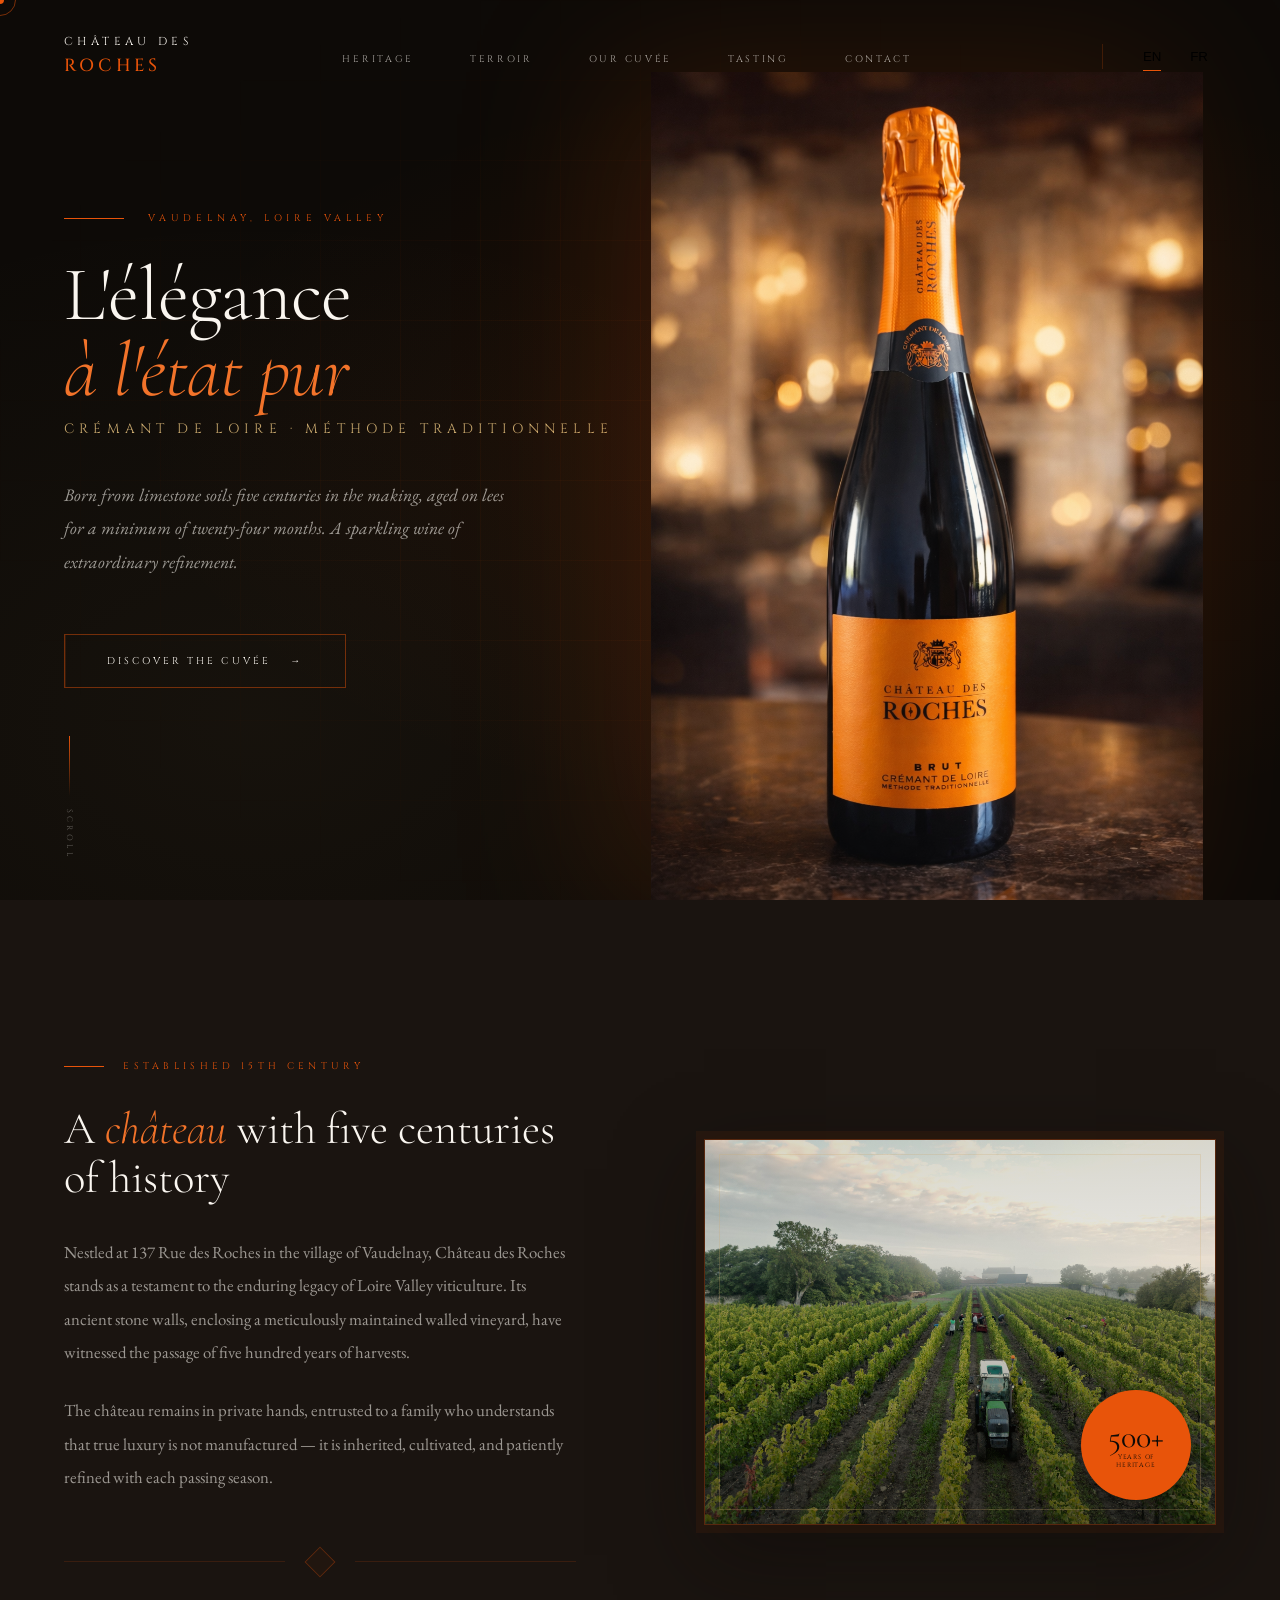
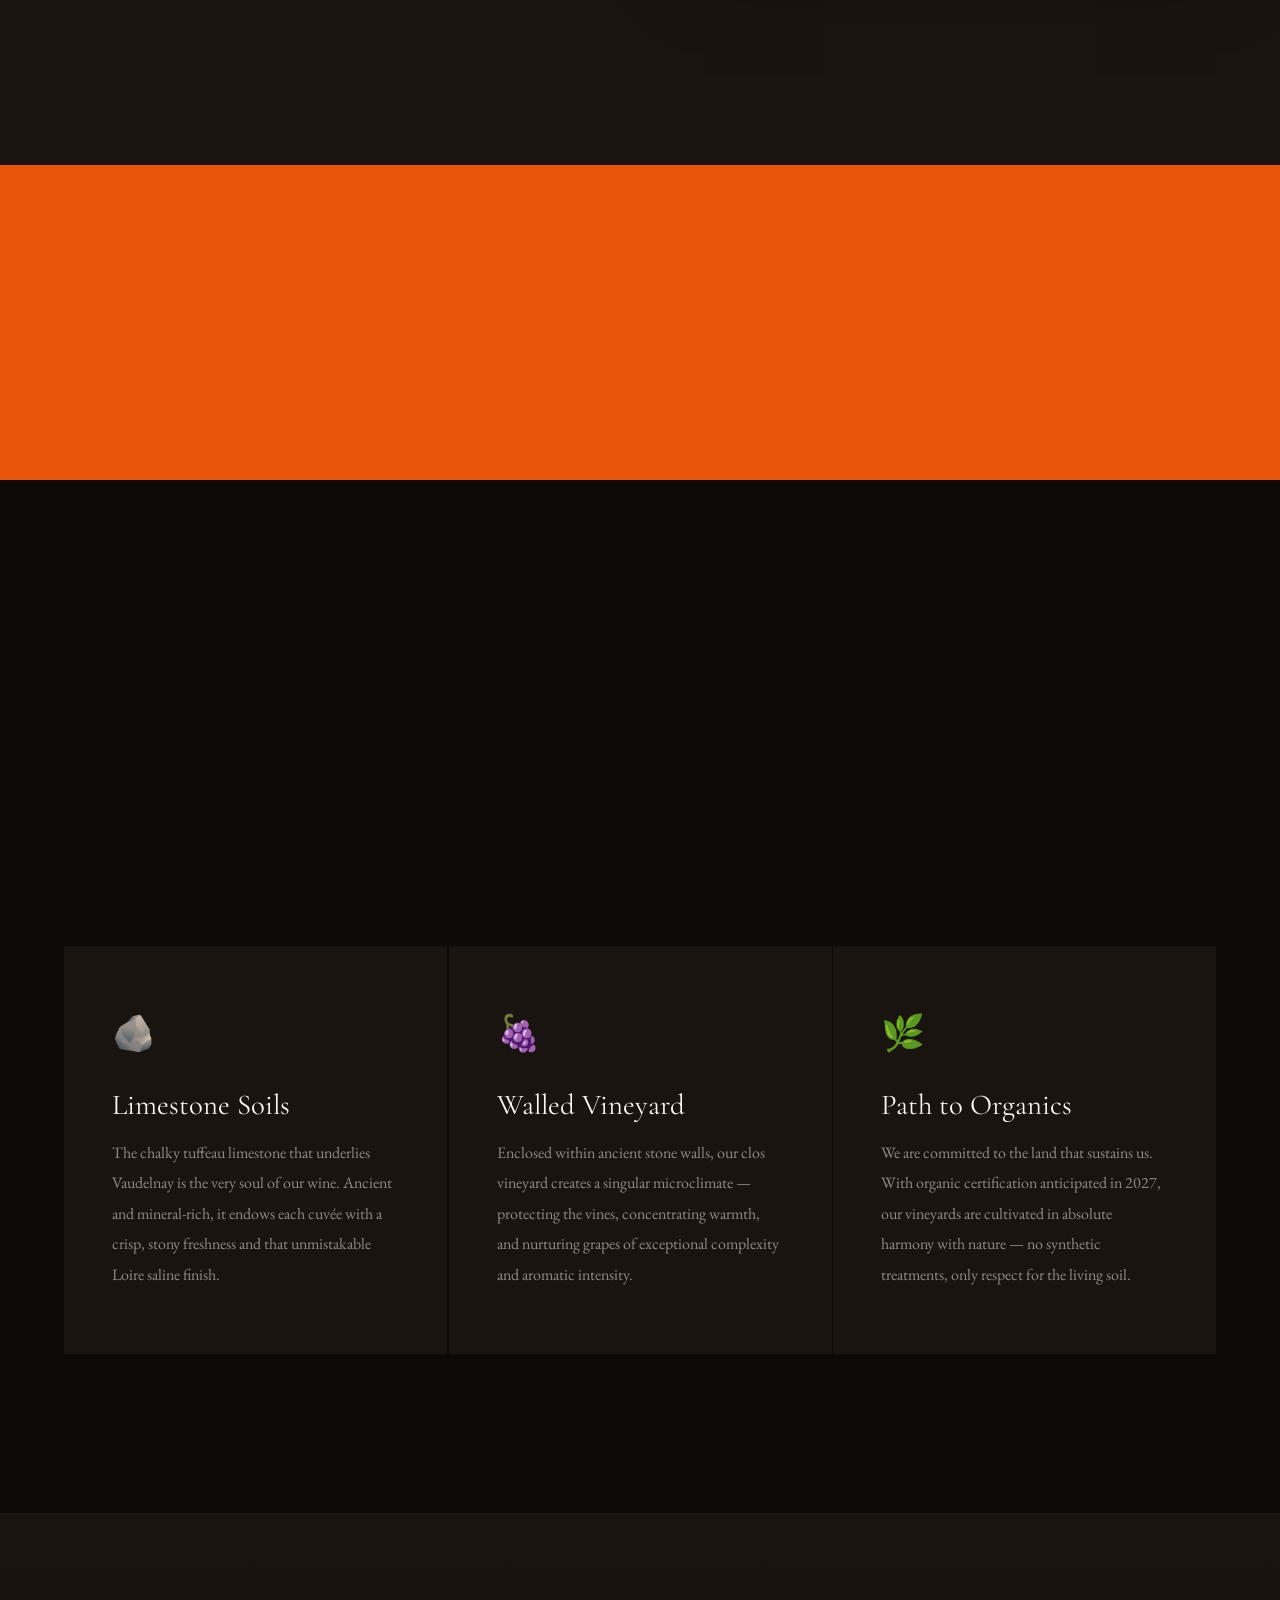
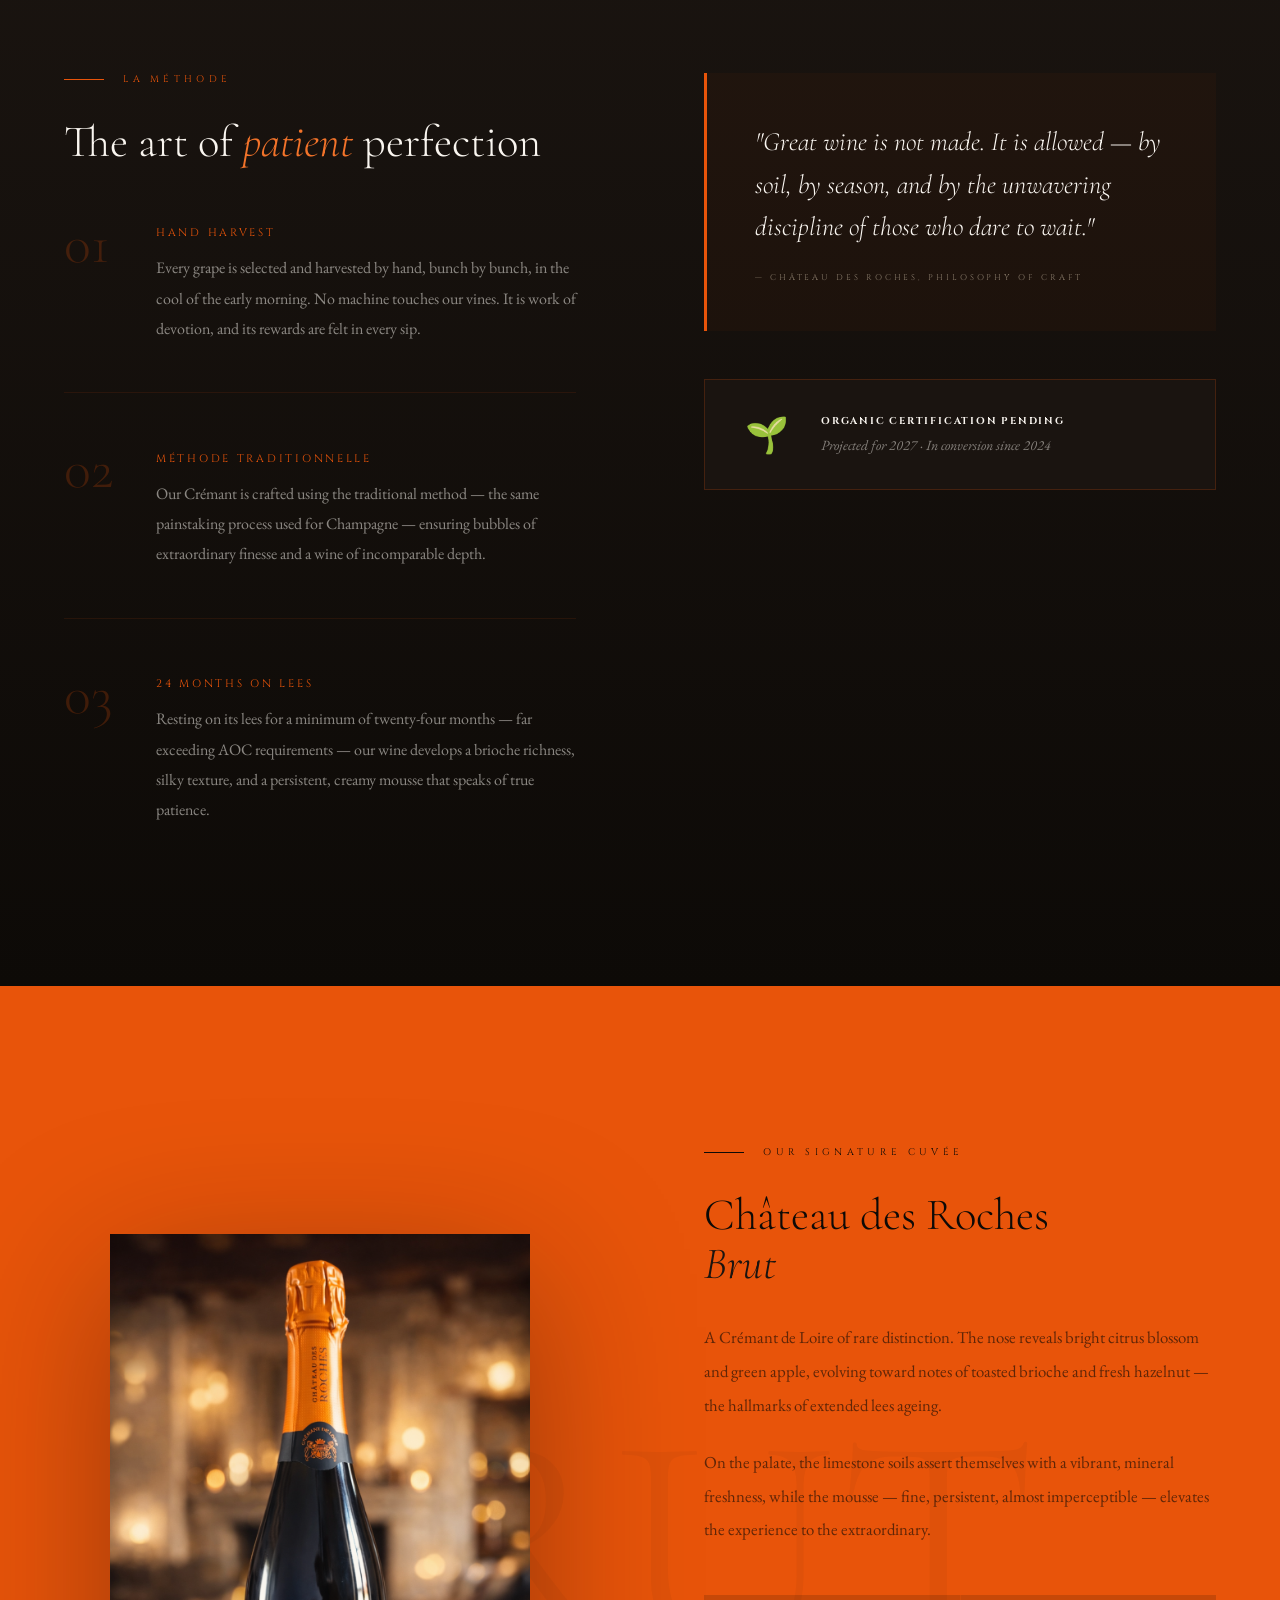
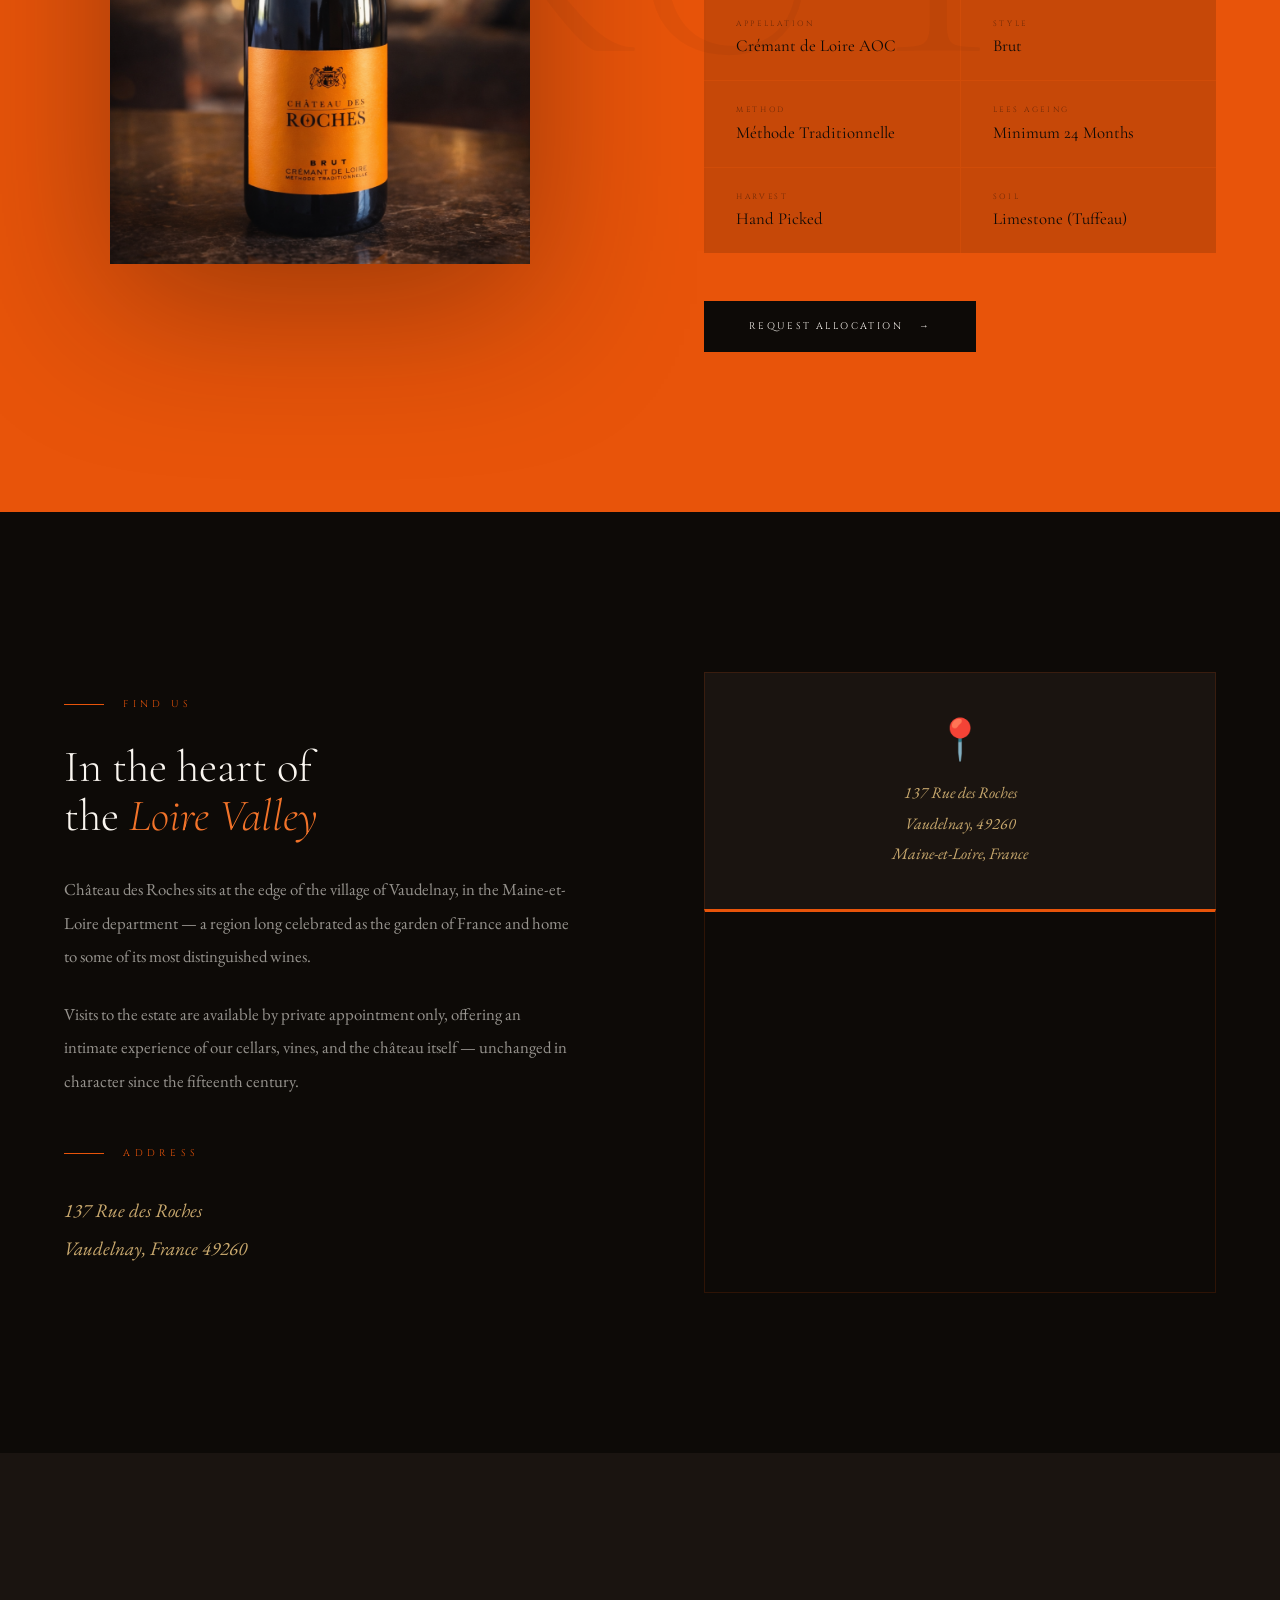
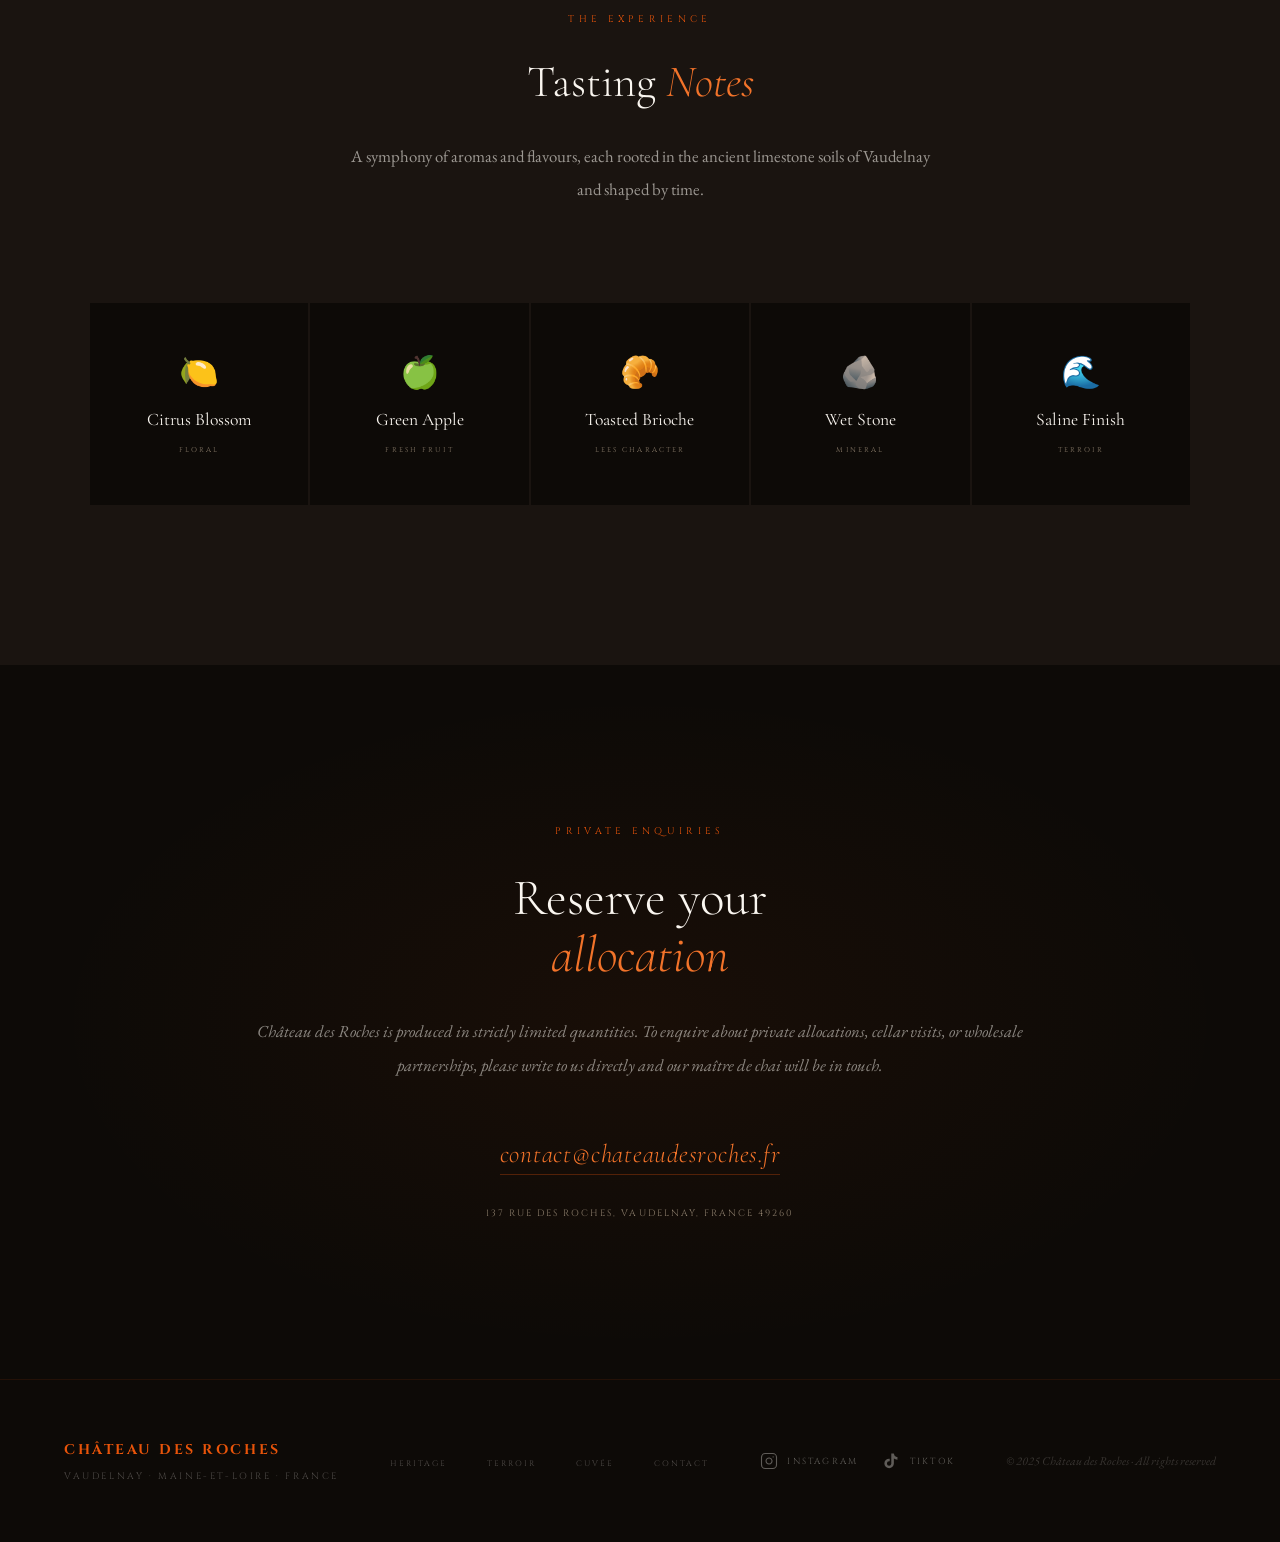
==== index.html @ f988174f "Language switcher: remove flags, text-only EN / FR" ====
<!DOCTYPE html>
<html lang="en">
<head>
  <meta charset="UTF-8">
  <meta name="viewport" content="width=device-width, initial-scale=1.0">
  <meta name="description" content="Château des Roches — Crémant de Loire. A 15th-century privately owned estate producing exquisite Brut Crémant de Loire by méthode traditionnelle from limestone soils in Vaudelnay, France.">
  <meta name="keywords" content="Crémant de Loire, Château des Roches, Vaudelnay, sparkling wine, méthode traditionnelle, Loire Valley">
  <meta property="og:title" content="Château des Roches — Crémant de Loire">
  <meta property="og:description" content="Born from limestone soils five centuries in the making, aged on lees for a minimum of twenty-four months.">
  <meta property="og:image" content="images/Chateau_des_Roches_Bottle.PNG">
  <title>Château des Roches — Crémant de Loire</title>
  <link rel="stylesheet" href="css/style.css">
  <link rel="stylesheet" href="css/animations.css">
  <link rel="preconnect" href="https://fonts.googleapis.com">
  <link href="https://fonts.googleapis.com/css2?family=Cormorant+Garamond:ital,wght@0,300;0,400;0,500;1,300;1,400&family=Cinzel:wght@300;400;500&family=EB+Garamond:ital,wght@0,400;0,500;1,400&display=swap" rel="stylesheet">
</head>
<body>

  <div class="cursor" id="cursor"></div>
  <div class="cursor-ring" id="cursorRing"></div>

  <!-- ═══════════════════════════════════════ NAVIGATION -->
  <nav id="nav">
    <a href="#" class="nav-logo">
      Château des
      <span>Roches</span>
    </a>
    <button class="nav-toggle" id="navToggle" aria-label="Toggle menu">
      <span></span><span></span><span></span>
    </button>
    <ul class="nav-links" id="navLinks">
      <li><a href="#heritage" data-en="Heritage" data-fr="Patrimoine">Heritage</a></li>
      <li><a href="#terroir" data-en="Terroir" data-fr="Terroir">Terroir</a></li>
      <li><a href="#cuvee" data-en="Our Cuvée" data-fr="Notre Cuvée">Our Cuvée</a></li>
      <li><a href="#tasting" data-en="Tasting" data-fr="Dégustation">Tasting</a></li>
      <li><a href="#contact" data-en="Contact" data-fr="Contact">Contact</a></li>
    </ul>
    <div class="lang-switcher">
      <button class="lang-btn active" id="langEN" aria-label="Switch to English">EN</button>
      <span class="lang-divider"></span>
      <button class="lang-btn" id="langFR" aria-label="Passer en français">FR</button>
    </div>
  </nav>

  <!-- ═══════════════════════════════════════ HERO -->
  <section class="hero" id="home">
    <div class="hero-bg"></div>
    <div class="hero-lines"></div>
    <div class="hero-content">
      <p class="hero-eyebrow" data-en="Vaudelnay, Loire Valley" data-fr="Vaudelnay, Vallée de la Loire">Vaudelnay, Loire Valley</p>
      <h1 class="hero-title">
        L'élégance<br>
        <em>à l'état pur</em>
      </h1>
      <p class="hero-subtitle" data-en="Crémant de Loire · Méthode Traditionnelle" data-fr="Crémant de Loire · Méthode Traditionnelle">Crémant de Loire · Méthode Traditionnelle</p>
      <p class="hero-desc" data-en="Born from limestone soils five centuries in the making, aged on lees for a minimum of twenty-four months. A sparkling wine of extraordinary refinement." data-fr="Né de sols calcaires façonnés en cinq siècles, élevé sur lies pendant vingt-quatre mois minimum. Un vin effervescent d'une raffinement extraordinaire.">
        Born from limestone soils five centuries in the making,
        aged on lees for a minimum of twenty-four months.
        A sparkling wine of extraordinary refinement.
      </p>
      <a href="#cuvee" class="hero-cta">
        <span data-en="Discover the Cuvée" data-fr="Découvrir la Cuvée">Discover the Cuvée</span>
        <span class="hero-cta-arrow">→</span>
      </a>
    </div>
    <div class="hero-bottle">
      <img src="images/Chateau_des_Roches_Bottle.PNG" alt="Château des Roches Brut Crémant de Loire">
    </div>
    <div class="scroll-indicator">
      <div class="scroll-line"></div>
      <span data-en="Scroll" data-fr="Défiler">Scroll</span>
    </div>
  </section>

  <!-- ═══════════════════════════════════════ HERITAGE -->
  <section class="heritage" id="heritage">
    <div class="heritage-grid">
      <div class="reveal">
        <p class="section-label" data-en="Established 15th Century" data-fr="Fondé au XVe Siècle">Established 15th Century</p>
        <h2 class="section-title" data-en="A <em>château</em> with five centuries of history" data-fr="Un <em>château</em> aux cinq siècles d'histoire">A <em>château</em> with five centuries of history</h2>
        <p class="section-body" data-en="Nestled at 137 Rue des Roches in the village of Vaudelnay, Château des Roches stands as a testament to the enduring legacy of Loire Valley viticulture. Its ancient stone walls, enclosing a meticulously maintained walled vineyard, have witnessed the passage of five hundred years of harvests." data-fr="Niché au 137 Rue des Roches dans le village de Vaudelnay, le Château des Roches témoigne de l'héritage durable de la viticulture ligérienne. Ses antiques murs de pierre, encerclant un vignoble clos méticuleusement entretenu, ont assisté au passage de cinq cents vendanges.">
          Nestled at 137 Rue des Roches in the village of Vaudelnay, Château des Roches
          stands as a testament to the enduring legacy of Loire Valley viticulture.
          Its ancient stone walls, enclosing a meticulously maintained walled vineyard,
          have witnessed the passage of five hundred years of harvests.
        </p>
        <p class="section-body" data-en="The château remains in private hands, entrusted to a family who understands that true luxury is not manufactured — it is inherited, cultivated, and patiently refined with each passing season." data-fr="Le château reste entre mains privées, confié à une famille qui comprend que le vrai luxe ne se fabrique pas — il s'hérite, se cultive et se perfectionne patiemment au fil des saisons.">
          The château remains in private hands, entrusted to a family who understands
          that true luxury is not manufactured — it is inherited, cultivated, and
          patiently refined with each passing season.
        </p>
        <div class="divider">
          <div class="divider-line"></div>
          <div class="divider-icon"></div>
          <div class="divider-line"></div>
        </div>
      </div>
      <div class="heritage-visual reveal reveal-delay-2">
        <div class="heritage-frame">
          <img src="images/Vendanges_Drone.JPG" alt="Harvest at Château des Roches — hand-picked vendanges at dawn" class="heritage-img">
          <div class="heritage-frame-overlay"></div>
          <div class="heritage-badge">
            <strong>500+</strong>
            <span data-en="Years of Heritage" data-fr="Ans d'Histoire">Years of<br>Heritage</span>
          </div>
        </div>
      </div>
    </div>
  </section>

  <!-- ═══════════════════════════════════════ STATS -->
  <div class="stats">
    <div class="stats-inner">
      <div class="stat-item reveal">
        <span class="stat-number">XV<sup>e</sup></span>
        <span class="stat-label" data-en="Century Founded" data-fr="Siècle de Fondation">Century Founded</span>
      </div>
      <div class="stat-item reveal reveal-delay-1">
        <span class="stat-number">24<sup>+</sup></span>
        <span class="stat-label" data-en="Months on Lees" data-fr="Mois sur Lies">Months on Lees</span>
      </div>
      <div class="stat-item reveal reveal-delay-2">
        <span class="stat-number">100%</span>
        <span class="stat-label" data-en="Hand Harvested" data-fr="Vendange Manuelle">Hand Harvested</span>
      </div>
      <div class="stat-item reveal reveal-delay-3">
        <span class="stat-number">2027</span>
        <span class="stat-label" data-en="Organic Certification" data-fr="Certification Bio">Organic Certification</span>
      </div>
    </div>
  </div>

  <!-- ═══════════════════════════════════════ TERROIR -->
  <section class="terroir" id="terroir">
    <div class="terroir-inner">
      <div class="terroir-header reveal">
        <p class="section-label section-label--center" data-en="The Land Speaks" data-fr="La Terre Parle">The Land Speaks</p>
        <h2 class="section-title" data-en="A <em>terroir</em> unlike any other" data-fr="Un <em>terroir</em> unique au monde">A <em>terroir</em> unlike any other</h2>
        <p class="section-body section-body--center" data-en="The chalky limestone soils of Vaudelnay, shaped over millennia, impart a distinctive mineral signature to every bottle — a whisper of the earth rendered in fine, persistent bubbles." data-fr="Les sols calcaires crayeux de Vaudelnay, façonnés sur des millénaires, confèrent à chaque bouteille une signature minérale distincte — un murmure de la terre exprimé en bulles fines et persistantes.">
          The chalky limestone soils of Vaudelnay, shaped over millennia,
          impart a distinctive mineral signature to every bottle — a whisper
          of the earth rendered in fine, persistent bubbles.
        </p>
      </div>
      <div class="terroir-cards">
        <div class="terroir-card reveal">
          <span class="terroir-icon">🪨</span>
          <h3 class="terroir-card-title" data-en="Limestone Soils" data-fr="Sols Calcaires">Limestone Soils</h3>
          <p class="terroir-card-body" data-en="The chalky tuffeau limestone that underlies Vaudelnay is the very soul of our wine. Ancient and mineral-rich, it endows each cuvée with a crisp, stony freshness and that unmistakable Loire saline finish." data-fr="Le tuffeau calcaire crayeux qui sous-tend Vaudelnay est l'âme même de notre vin. Ancien et riche en minéraux, il confère à chaque cuvée une fraîcheur croquante et pierreuse et cette finale saline inimitable de la Loire.">
            The chalky tuffeau limestone that underlies Vaudelnay is the very soul of our wine.
            Ancient and mineral-rich, it endows each cuvée with a crisp, stony freshness
            and that unmistakable Loire saline finish.
          </p>
        </div>
        <div class="terroir-card reveal reveal-delay-1">
          <span class="terroir-icon">🍇</span>
          <h3 class="terroir-card-title" data-en="Walled Vineyard" data-fr="Vignoble Clos">Walled Vineyard</h3>
          <p class="terroir-card-body" data-en="Enclosed within ancient stone walls, our clos vineyard creates a singular microclimate — protecting the vines, concentrating warmth, and nurturing grapes of exceptional complexity and aromatic intensity." data-fr="Enclosed dans d'antiques murs de pierre, notre vignoble clos crée un microclimat singulier — protégeant les vignes, concentrant la chaleur et favorisant des raisins d'une complexité et d'une intensité aromatique exceptionnelles.">
            Enclosed within ancient stone walls, our clos vineyard creates a singular
            microclimate — protecting the vines, concentrating warmth, and nurturing
            grapes of exceptional complexity and aromatic intensity.
          </p>
        </div>
        <div class="terroir-card reveal reveal-delay-2">
          <span class="terroir-icon">🌿</span>
          <h3 class="terroir-card-title" data-en="Path to Organics" data-fr="En Route vers le Bio">Path to Organics</h3>
          <p class="terroir-card-body" data-en="We are committed to the land that sustains us. With organic certification anticipated in 2027, our vineyards are cultivated in absolute harmony with nature — no synthetic treatments, only respect for the living soil." data-fr="Nous nous engageons envers la terre qui nous nourrit. La certification biologique étant attendue pour 2027, nos vignobles sont cultivés en parfaite harmonie avec la nature — sans traitements synthétiques, dans le seul respect du sol vivant.">
            We are committed to the land that sustains us. With organic certification
            anticipated in 2027, our vineyards are cultivated in absolute harmony
            with nature — no synthetic treatments, only respect for the living soil.
          </p>
        </div>
      </div>
    </div>
  </section>

  <!-- ═══════════════════════════════════════ PROCESS -->
  <section class="process" id="process">
    <div class="process-inner">
      <div>
        <p class="section-label reveal" data-en="La Méthode" data-fr="La Méthode">La Méthode</p>
        <h2 class="section-title reveal" data-en="The art of <em>patient</em> perfection" data-fr="L'art de la perfection <em>patiente</em>">The art of <em>patient</em> perfection</h2>
        <div class="process-steps">
          <div class="process-step reveal">
            <span class="step-number">01</span>
            <div>
              <p class="step-title" data-en="Hand Harvest" data-fr="Vendange Manuelle">Hand Harvest</p>
              <p class="step-body" data-en="Every grape is selected and harvested by hand, bunch by bunch, in the cool of the early morning. No machine touches our vines. It is work of devotion, and its rewards are felt in every sip." data-fr="Chaque raisin est sélectionné et récolté à la main, grappe par grappe, dans la fraîcheur du petit matin. Aucune machine ne touche nos vignes. C'est un travail de dévotion, dont les fruits se ressentent à chaque gorgée.">
                Every grape is selected and harvested by hand, bunch by bunch,
                in the cool of the early morning. No machine touches our vines.
                It is work of devotion, and its rewards are felt in every sip.
              </p>
            </div>
          </div>
          <div class="process-step reveal reveal-delay-1">
            <span class="step-number">02</span>
            <div>
              <p class="step-title" data-en="Méthode Traditionnelle" data-fr="Méthode Traditionnelle">Méthode Traditionnelle</p>
              <p class="step-body" data-en="Our Crémant is crafted using the traditional method — the same painstaking process used for Champagne — ensuring bubbles of extraordinary finesse and a wine of incomparable depth." data-fr="Notre Crémant est élaboré selon la méthode traditionnelle — le même procédé minutieux utilisé pour le Champagne — garantissant des bulles d'une finesse extraordinaire et un vin d'une profondeur incomparable.">
                Our Crémant is crafted using the traditional method — the same
                painstaking process used for Champagne — ensuring bubbles of
                extraordinary finesse and a wine of incomparable depth.
              </p>
            </div>
          </div>
          <div class="process-step reveal reveal-delay-2">
            <span class="step-number">03</span>
            <div>
              <p class="step-title" data-en="24 Months on Lees" data-fr="24 Mois sur Lies">24 Months on Lees</p>
              <p class="step-body" data-en="Resting on its lees for a minimum of twenty-four months — far exceeding AOC requirements — our wine develops a brioche richness, silky texture, and a persistent, creamy mousse that speaks of true patience." data-fr="Reposant sur ses lies pendant vingt-quatre mois minimum — bien au-delà des exigences de l'AOC — notre vin développe une richesse briochée, une texture soyeuse et une mousse persistante et crémeuse qui témoigne d'une véritable patience.">
                Resting on its lees for a minimum of twenty-four months —
                far exceeding AOC requirements — our wine develops a brioche
                richness, silky texture, and a persistent, creamy mousse
                that speaks of true patience.
              </p>
            </div>
          </div>
        </div>
      </div>
      <div class="process-visual reveal reveal-delay-1">
        <div class="process-quote-block">
          <p class="process-quote" data-en='"Great wine is not made. It is allowed — by soil, by season, and by the unwavering discipline of those who dare to wait."' data-fr='"Le grand vin ne se fait pas. Il se permet — par le sol, par la saison et par la discipline indéfectible de ceux qui osent attendre."'>
            "Great wine is not made. It is allowed — by soil, by season,
            and by the unwavering discipline of those who dare to wait."
          </p>
          <p class="process-quote-attr" data-en="— Château des Roches, Philosophy of Craft" data-fr="— Château des Roches, Philosophie du Savoir-Faire">— Château des Roches, Philosophy of Craft</p>
        </div>
        <div class="organic-badge">
          <span class="organic-icon">🌱</span>
          <div class="organic-text">
            <strong data-en="Organic Certification Pending" data-fr="Certification Bio en Cours">Organic Certification Pending</strong>
            <span data-en="Projected for 2027 · In conversion since 2024" data-fr="Prévue pour 2027 · En conversion depuis 2024">Projected for 2027 · In conversion since 2024</span>
          </div>
        </div>
      </div>
    </div>
  </section>

  <!-- ═══════════════════════════════════════ CUVÉE -->
  <section class="cuvee" id="cuvee">
    <div class="cuvee-inner">
      <div class="cuvee-bottle reveal">
        <img src="images/Chateau_des_Roches_Bottle.PNG" alt="Château des Roches Brut">
      </div>
      <div class="cuvee-info reveal reveal-delay-1">
        <p class="section-label section-label--dark" data-en="Our Signature Cuvée" data-fr="Notre Cuvée Signature">Our Signature Cuvée</p>
        <h2 class="section-title section-title--dark">Château des Roches<br><em class="em--dark">Brut</em></h2>
        <p class="section-body section-body--dark" data-en="A Crémant de Loire of rare distinction. The nose reveals bright citrus blossom and green apple, evolving toward notes of toasted brioche and fresh hazelnut — the hallmarks of extended lees ageing." data-fr="Un Crémant de Loire d'une distinction rare. Le nez révèle des fleurs d'agrumes éclatantes et de la pomme verte, évoluant vers des notes de brioche grillée et de noisette fraîche — les marques d'un élevage prolongé sur lies.">
          A Crémant de Loire of rare distinction. The nose reveals bright
          citrus blossom and green apple, evolving toward notes of toasted
          brioche and fresh hazelnut — the hallmarks of extended lees ageing.
        </p>
        <p class="section-body section-body--dark" data-en="On the palate, the limestone soils assert themselves with a vibrant, mineral freshness, while the mousse — fine, persistent, almost imperceptible — elevates the experience to the extraordinary." data-fr="En bouche, les sols calcaires s'affirment avec une fraîcheur minérale vibrante, tandis que la mousse — fine, persistante, presque imperceptible — élève l'expérience vers l'extraordinaire.">
          On the palate, the limestone soils assert themselves with a vibrant,
          mineral freshness, while the mousse — fine, persistent, almost
          imperceptible — elevates the experience to the extraordinary.
        </p>
        <div class="cuvee-specs">
          <div class="spec-item">
            <p class="spec-label" data-en="Appellation" data-fr="Appellation">Appellation</p>
            <p class="spec-value">Crémant de Loire AOC</p>
          </div>
          <div class="spec-item">
            <p class="spec-label" data-en="Style" data-fr="Style">Style</p>
            <p class="spec-value">Brut</p>
          </div>
          <div class="spec-item">
            <p class="spec-label" data-en="Method" data-fr="Méthode">Method</p>
            <p class="spec-value" data-en="Méthode Traditionnelle" data-fr="Méthode Traditionnelle">Méthode Traditionnelle</p>
          </div>
          <div class="spec-item">
            <p class="spec-label" data-en="Lees Ageing" data-fr="Élevage sur Lies">Lees Ageing</p>
            <p class="spec-value" data-en="Minimum 24 Months" data-fr="Minimum 24 Mois">Minimum 24 Months</p>
          </div>
          <div class="spec-item">
            <p class="spec-label" data-en="Harvest" data-fr="Vendange">Harvest</p>
            <p class="spec-value" data-en="Hand Picked" data-fr="Manuelle">Hand Picked</p>
          </div>
          <div class="spec-item">
            <p class="spec-label" data-en="Soil" data-fr="Sol">Soil</p>
            <p class="spec-value" data-en="Limestone (Tuffeau)" data-fr="Calcaire (Tuffeau)">Limestone (Tuffeau)</p>
          </div>
        </div>
        <a href="#contact" class="cuvee-btn">
          <span data-en="Request Allocation" data-fr="Demander une Allocation">Request Allocation</span>
          <span>→</span>
        </a>
      </div>
    </div>
  </section>

  <!-- ═══════════════════════════════════════ LOCATION -->
  <section class="location" id="location">
    <div class="location-inner">
      <div class="reveal">
        <p class="section-label" data-en="Find Us" data-fr="Nous Trouver">Find Us</p>
        <h2 class="section-title" data-en="In the heart of<br>the <em>Loire Valley</em>" data-fr="Au cœur de<br>la <em>Vallée de la Loire</em>">In the heart of<br>the <em>Loire Valley</em></h2>
        <p class="section-body" data-en="Château des Roches sits at the edge of the village of Vaudelnay, in the Maine-et-Loire department — a region long celebrated as the garden of France and home to some of its most distinguished wines." data-fr="Le Château des Roches est situé à l'orée du village de Vaudelnay, dans le département du Maine-et-Loire — une région longtemps célébrée comme le jardin de la France et berceau de certains de ses vins les plus illustres.">
          Château des Roches sits at the edge of the village of Vaudelnay,
          in the Maine-et-Loire department — a region long celebrated as
          the garden of France and home to some of its most distinguished wines.
        </p>
        <p class="section-body" data-en="Visits to the estate are available by private appointment only, offering an intimate experience of our cellars, vines, and the château itself — unchanged in character since the fifteenth century." data-fr="Les visites du domaine se font sur rendez-vous privé uniquement, offrant une expérience intime de nos caves, de nos vignes et du château lui-même — inchangé dans son caractère depuis le XVe siècle.">
          Visits to the estate are available by private appointment only,
          offering an intimate experience of our cellars, vines, and the
          château itself — unchanged in character since the fifteenth century.
        </p>
        <div class="location-address">
          <p class="section-label" data-en="Address" data-fr="Adresse">Address</p>
          <address>
            137 Rue des Roches<br>
            Vaudelnay, France 49260
          </address>
        </div>
      </div>
      <div class="map-wrapper reveal reveal-delay-1">
        <div class="map-pin-area">
          <span class="map-pin">📍</span>
          <p class="map-address">
            137 Rue des Roches<br>
            Vaudelnay, 49260<br>
            Maine-et-Loire, France
          </p>
        </div>
        <div class="map-embed">
          <iframe
            src="https://maps.google.com/maps?q=137+Rue+des+Roches,+Vaudelnay,+49260,+France&t=&z=15&ie=UTF8&iwloc=&output=embed"
            width="100%"
            height="380"
            style="border:0;"
            allowfullscreen=""
            loading="lazy"
            referrerpolicy="no-referrer-when-downgrade"
            title="Château des Roches location">
          </iframe>
        </div>
      </div>
    </div>
  </section>

  <!-- ═══════════════════════════════════════ TASTING -->
  <section class="tasting" id="tasting">
    <div class="tasting-inner">
      <div class="tasting-header reveal">
        <p class="section-label section-label--center" data-en="The Experience" data-fr="L'Expérience">The Experience</p>
        <h2 class="section-title" data-en="Tasting <em>Notes</em>" data-fr="Notes de <em>Dégustation</em>">Tasting <em>Notes</em></h2>
        <p class="section-body section-body--center" data-en="A symphony of aromas and flavours, each rooted in the ancient limestone soils of Vaudelnay and shaped by time." data-fr="Une symphonie d'arômes et de saveurs, ancrés dans les sols calcaires ancestraux de Vaudelnay et façonnés par le temps.">
          A symphony of aromas and flavours, each rooted in the ancient limestone
          soils of Vaudelnay and shaped by time.
        </p>
      </div>
      <div class="tasting-wheel">
        <div class="note-card reveal">
          <span class="note-emoji">🍋</span>
          <span class="note-name" data-en="Citrus Blossom" data-fr="Fleur d'Agrumes">Citrus Blossom</span>
          <span class="note-type" data-en="Floral" data-fr="Floral">Floral</span>
        </div>
        <div class="note-card reveal reveal-delay-1">
          <span class="note-emoji">🍏</span>
          <span class="note-name" data-en="Green Apple" data-fr="Pomme Verte">Green Apple</span>
          <span class="note-type" data-en="Fresh Fruit" data-fr="Fruit Frais">Fresh Fruit</span>
        </div>
        <div class="note-card reveal reveal-delay-2">
          <span class="note-emoji">🥐</span>
          <span class="note-name" data-en="Toasted Brioche" data-fr="Brioche Grillée">Toasted Brioche</span>
          <span class="note-type" data-en="Lees Character" data-fr="Caractère de Lies">Lees Character</span>
        </div>
        <div class="note-card reveal reveal-delay-3">
          <span class="note-emoji">🪨</span>
          <span class="note-name" data-en="Wet Stone" data-fr="Pierre Mouillée">Wet Stone</span>
          <span class="note-type" data-en="Mineral" data-fr="Minéral">Mineral</span>
        </div>
        <div class="note-card reveal reveal-delay-4">
          <span class="note-emoji">🌊</span>
          <span class="note-name" data-en="Saline Finish" data-fr="Finale Saline">Saline Finish</span>
          <span class="note-type" data-en="Terroir" data-fr="Terroir">Terroir</span>
        </div>
      </div>
    </div>
  </section>

  <!-- ═══════════════════════════════════════ CONTACT -->
  <section class="contact" id="contact">
    <div class="contact-inner">
      <p class="section-label section-label--center reveal" data-en="Private Enquiries" data-fr="Demandes Privées">Private Enquiries</p>
      <h2 class="contact-title reveal" data-en="Reserve your<br><em>allocation</em>" data-fr="Réservez votre<br><em>allocation</em>">Reserve your<br><em>allocation</em></h2>
      <p class="contact-body reveal" data-en="Château des Roches is produced in strictly limited quantities. To enquire about private allocations, cellar visits, or wholesale partnerships, please write to us directly and our maître de chai will be in touch." data-fr="Le Château des Roches est produit en quantités strictement limitées. Pour toute demande d'allocations privées, de visites de cave ou de partenariats en gros, veuillez nous écrire directement et notre maître de chai vous contactera.">
        Château des Roches is produced in strictly limited quantities.
        To enquire about private allocations, cellar visits, or wholesale partnerships,
        please write to us directly and our maître de chai will be in touch.
      </p>
      <div class="contact-email-block reveal">
        <a href="mailto:contact@chateaudesroches.fr" class="contact-email-link">
          contact@chateaudesroches.fr
        </a>
      </div>
      <p class="contact-detail reveal" style="margin-top:2rem;">
        137 Rue des Roches, Vaudelnay, France 49260
      </p>
    </div>
  </section>

  <!-- ═══════════════════════════════════════ FOOTER -->
  <footer>
    <div class="footer-logo">
      <strong>Château des Roches</strong>
      Vaudelnay · Maine-et-Loire · France
    </div>
    <ul class="footer-links">
      <li><a href="#heritage" data-en="Heritage" data-fr="Patrimoine">Heritage</a></li>
      <li><a href="#terroir" data-en="Terroir" data-fr="Terroir">Terroir</a></li>
      <li><a href="#cuvee" data-en="Cuvée" data-fr="Cuvée">Cuvée</a></li>
      <li><a href="#contact" data-en="Contact" data-fr="Contact">Contact</a></li>
    </ul>
    <div class="footer-social">
      <a href="https://www.instagram.com/chateaudesroches" target="_blank" rel="noopener noreferrer" aria-label="Instagram" class="social-link">
        <svg xmlns="http://www.w3.org/2000/svg" width="18" height="18" viewBox="0 0 24 24" fill="none" stroke="currentColor" stroke-width="1.5" stroke-linecap="round" stroke-linejoin="round"><rect x="2" y="2" width="20" height="20" rx="5" ry="5"/><path d="M16 11.37A4 4 0 1 1 12.63 8 4 4 0 0 1 16 11.37z"/><line x1="17.5" y1="6.5" x2="17.51" y2="6.5"/></svg>
        <span>Instagram</span>
      </a>
      <a href="https://www.tiktok.com/@chateaudesroches" target="_blank" rel="noopener noreferrer" aria-label="TikTok" class="social-link">
        <svg xmlns="http://www.w3.org/2000/svg" width="18" height="18" viewBox="0 0 24 24" fill="currentColor"><path d="M19.59 6.69a4.83 4.83 0 0 1-3.77-4.25V2h-3.45v13.67a2.89 2.89 0 0 1-2.88 2.5 2.89 2.89 0 0 1-2.89-2.89 2.89 2.89 0 0 1 2.89-2.89c.28 0 .54.04.79.1V9.01a6.33 6.33 0 0 0-.79-.05 6.34 6.34 0 0 0-6.34 6.34 6.34 6.34 0 0 0 6.34 6.34 6.34 6.34 0 0 0 6.33-6.34V8.69a8.18 8.18 0 0 0 4.78 1.52V6.76a4.85 4.85 0 0 1-1.01-.07z"/></svg>
        <span>TikTok</span>
      </a>
    </div>
    <p class="footer-copy" data-en="© 2025 Château des Roches · All rights reserved" data-fr="© 2025 Château des Roches · Tous droits réservés">© 2025 Château des Roches · All rights reserved</p>
  </footer>

  <script src="js/main.js"></script>
  <script src="js/lang.js"></script>
</body>
</html>
---- css/style.css ----
/* ═══════════════════════════════════════════════════════════════
   CHÂTEAU DES ROCHES — Main Stylesheet
   ═══════════════════════════════════════════════════════════════ */

/* ── Variables ─────────────────────────────────────────────── */
:root {
  --orange:        #E8540A;
  --orange-light:  #F2732A;
  --orange-deep:   #C43F00;
  --cream:         #FAF6F0;
  --parchment:     #F0E8DC;
  --charcoal:      #1A1410;
  --dark:          #0D0A07;
  --gold:          #C9A96E;
  --gold-light:    #E2C99A;
  --stone:         #8B7D6B;

  --font-display:  'Cormorant Garamond', Georgia, serif;
  --font-label:    'Cinzel', 'Trajan Pro', serif;
  --font-body:     'EB Garamond', Georgia, serif;

  --transition-smooth: cubic-bezier(0.25, 0.46, 0.45, 0.94);
  --transition-bounce: cubic-bezier(0.34, 1.56, 0.64, 1);
}

/* ── Reset ─────────────────────────────────────────────────── */
*, *::before, *::after {
  margin: 0;
  padding: 0;
  box-sizing: border-box;
}
html {
  scroll-behavior: smooth;
  font-size: 16px;
}
body {
  font-family: var(--font-body);
  background: var(--dark);
  color: var(--cream);
  overflow-x: hidden;
  cursor: none;
}
img { display: block; max-width: 100%; }
a { color: inherit; }
address { font-style: normal; }

/* ── Custom Cursor ──────────────────────────────────────────── */
.cursor {
  position: fixed;
  width: 8px;
  height: 8px;
  background: var(--orange);
  border-radius: 50%;
  pointer-events: none;
  z-index: 9999;
  transform: translate(-50%, -50%);
  transition: transform 0.1s ease, width 0.3s ease, height 0.3s ease;
  mix-blend-mode: normal;
}
.cursor-ring {
  position: fixed;
  width: 32px;
  height: 32px;
  border: 1px solid rgba(232, 84, 10, 0.5);
  border-radius: 50%;
  pointer-events: none;
  z-index: 9998;
  transform: translate(-50%, -50%);
  transition: width 0.3s var(--transition-smooth),
              height 0.3s var(--transition-smooth),
              border-color 0.3s ease;
}
.cursor.hover  { width: 4px; height: 4px; }
.cursor-ring.hover {
  width: 56px;
  height: 56px;
  border-color: rgba(232, 84, 10, 0.8);
}

/* ── Navigation ─────────────────────────────────────────────── */
nav {
  position: fixed;
  top: 0;
  left: 0;
  right: 0;
  z-index: 100;
  padding: 2rem 4rem;
  display: flex;
  align-items: center;
  justify-content: space-between;
  transition: background 0.5s ease, padding 0.5s ease, backdrop-filter 0.5s ease;
}
nav.scrolled {
  background: rgba(13, 10, 7, 0.96);
  padding: 1.2rem 4rem;
  backdrop-filter: blur(16px);
  -webkit-backdrop-filter: blur(16px);
  border-bottom: 1px solid rgba(232, 84, 10, 0.12);
}
.nav-logo {
  font-family: var(--font-label);
  font-size: 0.72rem;
  font-weight: 400;
  letter-spacing: 0.38em;
  color: var(--cream);
  text-transform: uppercase;
  text-decoration: none;
  line-height: 1.7;
}
.nav-logo span {
  display: block;
  font-size: 1.1rem;
  font-weight: 500;
  letter-spacing: 0.22em;
  color: var(--orange);
}
.nav-links {
  display: flex;
  gap: 3.5rem;
  list-style: none;
}
.nav-links a {
  font-family: var(--font-label);
  font-size: 0.6rem;
  letter-spacing: 0.28em;
  text-transform: uppercase;
  color: rgba(250, 246, 240, 0.65);
  text-decoration: none;
  transition: color 0.3s ease;
  position: relative;
}
.nav-links a::after {
  content: '';
  position: absolute;
  bottom: -4px;
  left: 0;
  right: 0;
  height: 1px;
  background: var(--orange);
  transform: scaleX(0);
  transform-origin: left;
  transition: transform 0.3s ease;
}
.nav-links a:hover { color: var(--cream); }
.nav-links a:hover::after { transform: scaleX(1); }

/* Mobile hamburger (hidden on desktop) */
.nav-toggle {
  display: none;
  flex-direction: column;
  gap: 5px;
  background: none;
  border: none;
  cursor: pointer;
  padding: 4px;
}
.nav-toggle span {
  display: block;
  width: 24px;
  height: 1px;
  background: var(--cream);
  transition: all 0.3s ease;
}

/* ── Hero ───────────────────────────────────────────────────── */
.hero {
  position: relative;
  height: 100vh;
  min-height: 700px;
  display: flex;
  align-items: center;
  overflow: hidden;
  background: var(--dark);
}
.hero-bg {
  position: absolute;
  inset: 0;
  background:
    radial-gradient(ellipse at 70% 50%, rgba(232, 84, 10, 0.08) 0%, transparent 60%),
    radial-gradient(ellipse at 20% 80%, rgba(201, 169, 110, 0.05) 0%, transparent 50%);
}
.hero-lines {
  position: absolute;
  inset: 0;
  background-image:
    linear-gradient(rgba(232, 84, 10, 0.04) 1px, transparent 1px),
    linear-gradient(90deg, rgba(232, 84, 10, 0.04) 1px, transparent 1px);
  background-size: 80px 80px;
  mask-image: radial-gradient(ellipse at center, black 30%, transparent 75%);
  -webkit-mask-image: radial-gradient(ellipse at center, black 30%, transparent 75%);
}
.hero-content {
  position: relative;
  z-index: 2;
  padding: 0 4rem;
  max-width: 55%;
  animation: heroReveal 1.6s var(--transition-smooth) 0.2s both;
}
.hero-eyebrow {
  font-family: var(--font-label);
  font-size: 0.6rem;
  letter-spacing: 0.5em;
  text-transform: uppercase;
  color: var(--orange);
  margin-bottom: 2rem;
  display: flex;
  align-items: center;
  gap: 1.5rem;
}
.hero-eyebrow::before {
  content: '';
  width: 60px;
  height: 1px;
  background: var(--orange);
  flex-shrink: 0;
}
.hero-title {
  font-family: var(--font-display);
  font-weight: 300;
  font-size: clamp(3.2rem, 6vw, 6.5rem);
  line-height: 1.0;
  letter-spacing: -0.01em;
  color: var(--cream);
  margin-bottom: 0.4rem;
}
.hero-title em {
  font-style: italic;
  color: var(--orange-light);
}
.hero-subtitle {
  font-family: var(--font-label);
  font-size: 0.85rem;
  letter-spacing: 0.38em;
  text-transform: uppercase;
  color: var(--gold);
  margin-bottom: 2.5rem;
  margin-top: 0.6rem;
}
.hero-desc {
  font-size: 1.1rem;
  line-height: 1.9;
  color: rgba(250, 246, 240, 0.6);
  max-width: 460px;
  margin-bottom: 3.5rem;
  font-style: italic;
}
.hero-cta {
  display: inline-flex;
  align-items: center;
  gap: 1.2rem;
  font-family: var(--font-label);
  font-size: 0.62rem;
  letter-spacing: 0.3em;
  text-transform: uppercase;
  color: var(--cream);
  text-decoration: none;
  border: 1px solid rgba(232, 84, 10, 0.45);
  padding: 1.2rem 2.6rem;
  transition: gap 0.3s ease;
  position: relative;
  overflow: hidden;
}
.hero-cta::before {
  content: '';
  position: absolute;
  inset: 0;
  background: var(--orange);
  transform: translateX(-100%);
  transition: transform 0.4s var(--transition-smooth);
}
.hero-cta:hover { gap: 1.8rem; }
.hero-cta:hover::before { transform: translateX(0); }
.hero-cta span,
.hero-cta-arrow { position: relative; z-index: 1; }

.hero-bottle {
  position: absolute;
  right: 6%;
  bottom: 0;
  height: 92vh;
  z-index: 3;
  animation: bottleReveal 2s var(--transition-smooth) 0.4s both;
  filter: drop-shadow(-40px 0 80px rgba(232, 84, 10, 0.15));
}
.hero-bottle img {
  height: 100%;
  width: auto;
  object-fit: contain;
}

.scroll-indicator {
  position: absolute;
  bottom: 2.5rem;
  left: 4rem;
  display: flex;
  flex-direction: column;
  align-items: center;
  gap: 0.8rem;
  z-index: 5;
  animation: fadeIn 2s 1.8s both;
}
.scroll-indicator span {
  font-family: var(--font-label);
  font-size: 0.5rem;
  letter-spacing: 0.4em;
  text-transform: uppercase;
  color: rgba(250, 246, 240, 0.35);
  writing-mode: vertical-rl;
}
.scroll-line {
  width: 1px;
  height: 60px;
  background: linear-gradient(to bottom, var(--orange), transparent);
  animation: scrollPulse 2.2s ease-in-out infinite;
}

/* ── Common Section Styles ──────────────────────────────────── */
.section-label {
  font-family: var(--font-label);
  font-size: 0.6rem;
  letter-spacing: 0.45em;
  text-transform: uppercase;
  color: var(--orange);
  margin-bottom: 2rem;
  display: flex;
  align-items: center;
  gap: 1.2rem;
}
.section-label::before {
  content: '';
  width: 40px;
  height: 1px;
  background: var(--orange);
  flex-shrink: 0;
}
.section-label--center {
  justify-content: center;
}
.section-label--center::before { display: none; }
.section-label--dark {
  color: var(--dark);
}
.section-label--dark::before { background: var(--dark); }

.section-title {
  font-family: var(--font-display);
  font-weight: 300;
  font-size: clamp(2.2rem, 3.5vw, 3.8rem);
  line-height: 1.1;
  color: var(--cream);
  margin-bottom: 2rem;
}
.section-title em {
  font-style: italic;
  color: var(--orange-light);
}
.section-title--dark { color: var(--dark); }
.em--dark { color: var(--charcoal) !important; }

.section-body {
  font-size: 1.05rem;
  line-height: 2;
  color: rgba(250, 246, 240, 0.58);
  margin-bottom: 1.5rem;
}
.section-body--center {
  max-width: 580px;
  margin-left: auto;
  margin-right: auto;
  text-align: center;
}
.section-body--dark { color: rgba(13, 10, 7, 0.62); }

.divider {
  display: flex;
  align-items: center;
  justify-content: center;
  gap: 1.5rem;
  padding: 2rem 0;
}
.divider-line {
  flex: 1;
  height: 1px;
  background: rgba(232, 84, 10, 0.15);
}
.divider-icon {
  width: 22px;
  height: 22px;
  border: 1px solid rgba(232, 84, 10, 0.3);
  transform: rotate(45deg);
  background: rgba(232, 84, 10, 0.04);
  flex-shrink: 0;
}

/* ── Heritage ───────────────────────────────────────────────── */
.heritage {
  padding: 10rem 4rem;
  background: var(--charcoal);
  overflow: hidden;
}
.heritage-grid {
  display: grid;
  grid-template-columns: 1fr 1fr;
  gap: 8rem;
  align-items: center;
  max-width: 1400px;
  margin: 0 auto;
}
.heritage-visual { position: relative; }
.heritage-frame {
  position: relative;
  width: 100%;
  height: 0;
  padding-bottom: 75%; /* 4:3 ratio = 3/4 = 75% — locks frame to exact image proportions */
  border: 1px solid rgba(232, 84, 10, 0.3);
  overflow: hidden;
  box-shadow: 0 0 0 8px rgba(232, 84, 10, 0.06), 0 30px 80px rgba(13, 10, 7, 0.5);
}
.heritage-frame::before {
  content: '';
  position: absolute;
  inset: 14px;
  border: 1px solid rgba(201, 169, 110, 0.25);
  pointer-events: none;
  z-index: 3;
}
.heritage-img {
  position: absolute;
  top: 0;
  left: 0;
  width: 100%;
  height: 100%;
  object-fit: cover;
  object-position: center center;
  display: block;
  transition: transform 0.8s cubic-bezier(0.25, 0.46, 0.45, 0.94);
  filter:
    sepia(28%)
    saturate(1.25)
    brightness(0.88)
    hue-rotate(-8deg)
    contrast(1.08);
}
.heritage-frame:hover .heritage-img {
  transform: scale(1.04);
}
.heritage-frame-overlay {
  position: absolute;
  inset: 0;
  background: linear-gradient(
    to bottom,
    rgba(13, 10, 7, 0.08) 0%,
    rgba(13, 10, 7, 0.0) 35%,
    rgba(13, 10, 7, 0.55) 100%
  );
  z-index: 2;
}
.heritage-badge {
  /* Sits inside the frame, bottom-right corner, always over the image */
  position: absolute;
  bottom: 1.5rem;
  right: 1.5rem;
  width: 110px;
  height: 110px;
  background: var(--orange);
  border-radius: 50%;
  display: flex;
  flex-direction: column;
  align-items: center;
  justify-content: center;
  text-align: center;
  padding: 1rem;
  z-index: 4;
  box-shadow: 0 4px 20px rgba(13, 10, 7, 0.4);
}
.heritage-badge strong {
  font-family: var(--font-display);
  font-size: 2rem;
  font-weight: 400;
  line-height: 1;
  color: var(--dark);
  display: block;
}
.heritage-badge span {
  font-family: var(--font-label);
  font-size: 0.4rem;
  letter-spacing: 0.12em;
  text-transform: uppercase;
  color: var(--dark);
}

/* ── Stats ──────────────────────────────────────────────────── */
.stats {
  background: var(--orange);
  padding: 5rem 4rem;
}
.stats-inner {
  max-width: 1400px;
  margin: 0 auto;
  display: grid;
  grid-template-columns: repeat(4, 1fr);
  gap: 2rem;
}
.stat-item {
  text-align: center;
  padding: 2rem 1rem;
  border-right: 1px solid rgba(13, 10, 7, 0.12);
}
.stat-item:last-child { border-right: none; }
.stat-number {
  font-family: var(--font-display);
  font-size: 3.8rem;
  font-weight: 300;
  line-height: 1;
  color: var(--dark);
  display: block;
  margin-bottom: 0.6rem;
}
.stat-number sup { font-size: 1.8rem; }
.stat-label {
  font-family: var(--font-label);
  font-size: 0.52rem;
  letter-spacing: 0.28em;
  text-transform: uppercase;
  color: rgba(13, 10, 7, 0.58);
}

/* ── Terroir ────────────────────────────────────────────────── */
.terroir {
  padding: 10rem 4rem;
  background: var(--dark);
}
.terroir-inner { max-width: 1400px; margin: 0 auto; }
.terroir-header { text-align: center; margin-bottom: 7rem; }
.terroir-cards {
  display: grid;
  grid-template-columns: repeat(3, 1fr);
  gap: 2px;
}
.terroir-card {
  background: var(--charcoal);
  padding: 4rem 3rem;
  position: relative;
  overflow: hidden;
  transition: transform 0.4s var(--transition-smooth);
}
.terroir-card::before {
  content: '';
  position: absolute;
  bottom: 0;
  left: 0;
  right: 0;
  height: 3px;
  background: var(--orange);
  transform: scaleX(0);
  transform-origin: left;
  transition: transform 0.4s var(--transition-smooth);
}
.terroir-card:hover { transform: translateY(-8px); }
.terroir-card:hover::before { transform: scaleX(1); }
.terroir-icon {
  font-size: 2.2rem;
  margin-bottom: 2rem;
  display: block;
}
.terroir-card-title {
  font-family: var(--font-display);
  font-size: 1.8rem;
  font-weight: 400;
  color: var(--cream);
  margin-bottom: 1rem;
}
.terroir-card-body {
  font-size: 1rem;
  line-height: 1.9;
  color: rgba(250, 246, 240, 0.52);
}

/* ── Process ────────────────────────────────────────────────── */
.process {
  padding: 10rem 4rem;
  background: linear-gradient(to bottom, var(--charcoal), var(--dark));
}
.process-inner {
  max-width: 1400px;
  margin: 0 auto;
  display: grid;
  grid-template-columns: 1fr 1fr;
  gap: 8rem;
  align-items: start;
}
.process-steps {
  display: flex;
  flex-direction: column;
  gap: 3rem;
  margin-top: 3rem;
}
.process-step {
  display: grid;
  grid-template-columns: 60px 1fr;
  gap: 2rem;
  align-items: start;
  padding-bottom: 3rem;
  border-bottom: 1px solid rgba(232, 84, 10, 0.1);
}
.process-step:last-child { border-bottom: none; padding-bottom: 0; }
.step-number {
  font-family: var(--font-display);
  font-size: 3.5rem;
  font-weight: 300;
  color: rgba(232, 84, 10, 0.22);
  line-height: 1;
}
.step-title {
  font-family: var(--font-label);
  font-size: 0.68rem;
  letter-spacing: 0.25em;
  text-transform: uppercase;
  color: var(--orange);
  margin-bottom: 0.8rem;
  margin-top: 0.6rem;
}
.step-body {
  font-size: 1rem;
  line-height: 1.9;
  color: rgba(250, 246, 240, 0.52);
}
.process-visual { position: sticky; top: 8rem; }
.process-quote-block {
  border-left: 3px solid var(--orange);
  padding: 3rem;
  background: rgba(232, 84, 10, 0.04);
  margin-bottom: 3rem;
}
.process-quote {
  font-family: var(--font-display);
  font-size: 1.65rem;
  font-style: italic;
  font-weight: 300;
  line-height: 1.6;
  color: var(--cream);
  margin-bottom: 1.5rem;
}
.process-quote-attr {
  font-family: var(--font-label);
  font-size: 0.52rem;
  letter-spacing: 0.35em;
  text-transform: uppercase;
  color: var(--stone);
}
.organic-badge {
  background: var(--charcoal);
  border: 1px solid rgba(232, 84, 10, 0.2);
  padding: 2rem 2.5rem;
  display: flex;
  align-items: center;
  gap: 2rem;
}
.organic-icon { font-size: 2.2rem; flex-shrink: 0; }
.organic-text strong {
  font-family: var(--font-label);
  font-size: 0.62rem;
  letter-spacing: 0.18em;
  text-transform: uppercase;
  color: var(--cream);
  display: block;
  margin-bottom: 0.35rem;
}
.organic-text span {
  font-size: 0.88rem;
  color: rgba(250, 246, 240, 0.48);
  font-style: italic;
}

/* ── Cuvée ──────────────────────────────────────────────────── */
.cuvee {
  padding: 10rem 4rem;
  background: var(--orange);
  position: relative;
  overflow: hidden;
}
.cuvee::before {
  content: 'BRUT';
  position: absolute;
  top: 50%;
  left: 50%;
  transform: translate(-50%, -50%);
  font-family: var(--font-display);
  font-size: 25vw;
  font-weight: 300;
  color: rgba(13, 10, 7, 0.04);
  white-space: nowrap;
  pointer-events: none;
  user-select: none;
}
.cuvee-inner {
  max-width: 1400px;
  margin: 0 auto;
  display: grid;
  grid-template-columns: 1fr 1fr;
  gap: 8rem;
  align-items: center;
  position: relative;
  z-index: 2;
}
.cuvee-bottle { display: flex; justify-content: center; }
.cuvee-bottle img {
  height: 70vh;
  max-height: 700px;
  width: auto;
  filter: drop-shadow(0 40px 80px rgba(13, 10, 7, 0.35));
  transition: transform 0.6s var(--transition-smooth);
}
.cuvee-bottle img:hover { transform: translateY(-12px) rotate(1deg); }
.cuvee-specs {
  display: grid;
  grid-template-columns: 1fr 1fr;
  gap: 1px;
  background: rgba(13, 10, 7, 0.1);
  margin-top: 3rem;
  margin-bottom: 3rem;
}
.spec-item { background: rgba(13, 10, 7, 0.05); padding: 1.5rem 2rem; }
.spec-label {
  font-family: var(--font-label);
  font-size: 0.48rem;
  letter-spacing: 0.35em;
  text-transform: uppercase;
  color: rgba(13, 10, 7, 0.48);
  margin-bottom: 0.4rem;
}
.spec-value {
  font-family: var(--font-display);
  font-size: 1.05rem;
  color: var(--dark);
}
.cuvee-btn {
  display: inline-flex;
  align-items: center;
  gap: 1rem;
  font-family: var(--font-label);
  font-size: 0.6rem;
  letter-spacing: 0.25em;
  text-transform: uppercase;
  color: var(--cream);
  background: var(--dark);
  padding: 1.2rem 2.8rem;
  text-decoration: none;
  transition: background 0.3s ease, gap 0.3s ease;
}
.cuvee-btn:hover { background: var(--charcoal); gap: 1.8rem; }

/* ── Location ───────────────────────────────────────────────── */
.location {
  padding: 10rem 4rem;
  background: var(--dark);
}
.location-inner {
  max-width: 1400px;
  margin: 0 auto;
  display: grid;
  grid-template-columns: 1fr 1fr;
  gap: 8rem;
  align-items: center;
}
.location-address {
  margin-top: 3rem;
}
.location-address address {
  font-family: var(--font-body);
  font-style: italic;
  font-size: 1.2rem;
  color: var(--gold);
  line-height: 2;
}
.map-wrapper {
  display: flex;
  flex-direction: column;
  gap: 0;
}
.map-pin-area {
  text-align: center;
  background: var(--charcoal);
  border: 1px solid rgba(232, 84, 10, 0.15);
  border-bottom: none;
  padding: 2.5rem 2rem;
}
.map-pin {
  font-size: 2.5rem;
  display: block;
  animation: pinPulse 2.2s ease-in-out infinite;
}
.map-address {
  font-family: var(--font-body);
  font-style: italic;
  font-size: 1rem;
  color: var(--gold);
  margin-top: 0.8rem;
  line-height: 1.9;
}
.map-embed {
  position: relative;
  overflow: hidden;
  border: 1px solid rgba(232, 84, 10, 0.15);
  border-top: 3px solid var(--orange);
}
.map-embed iframe {
  display: block;
  width: 100%;
  height: 380px;
  filter: grayscale(30%) sepia(10%);
  transition: filter 0.4s ease;
}
.map-embed:hover iframe {
  filter: grayscale(0%) sepia(0%);
}

/* ── Tasting ────────────────────────────────────────────────── */
.tasting {
  padding: 10rem 4rem;
  background: var(--charcoal);
}
.tasting-inner { max-width: 1400px; margin: 0 auto; }
.tasting-header { text-align: center; margin-bottom: 6rem; }
.tasting-wheel {
  display: grid;
  grid-template-columns: repeat(5, 1fr);
  gap: 2px;
  max-width: 1100px;
  margin: 0 auto;
}
.note-card {
  background: var(--dark);
  padding: 3rem 2rem;
  text-align: center;
  transition: background 0.3s ease;
}
.note-card:hover { background: rgba(232, 84, 10, 0.08); }
.note-emoji { font-size: 2rem; display: block; margin-bottom: 1rem; }
.note-name {
  font-family: var(--font-display);
  font-size: 1.1rem;
  color: var(--cream);
  display: block;
  margin-bottom: 0.4rem;
}
.note-type {
  font-family: var(--font-label);
  font-size: 0.44rem;
  letter-spacing: 0.3em;
  text-transform: uppercase;
  color: var(--stone);
}

/* ── Contact ────────────────────────────────────────────────── */
.contact {
  padding: 10rem 4rem;
  background: var(--dark);
  position: relative;
  overflow: hidden;
}
.contact::before {
  content: '';
  position: absolute;
  inset: 0;
  background: radial-gradient(ellipse at center, rgba(232, 84, 10, 0.055) 0%, transparent 65%);
  pointer-events: none;
}
.contact-inner {
  max-width: 800px;
  margin: 0 auto;
  text-align: center;
  position: relative;
  z-index: 2;
}
.contact-title {
  font-family: var(--font-display);
  font-weight: 300;
  font-size: clamp(2.4rem, 4vw, 4.5rem);
  line-height: 1.1;
  color: var(--cream);
  margin-bottom: 2rem;
}
.contact-title em {
  font-style: italic;
  color: var(--orange-light);
}
.contact-body {
  font-size: 1.05rem;
  line-height: 2;
  color: rgba(250, 246, 240, 0.52);
  margin-bottom: 3.5rem;
  font-style: italic;
}
.contact-email-block {
  margin: 0 auto 1rem;
  text-align: center;
}
.contact-email-link {
  display: inline-block;
  font-family: var(--font-display);
  font-size: clamp(1.1rem, 2.2vw, 1.6rem);
  font-style: italic;
  font-weight: 300;
  color: var(--orange-light);
  text-decoration: none;
  letter-spacing: 0.03em;
  border-bottom: 1px solid rgba(232, 84, 10, 0.3);
  padding-bottom: 0.3rem;
  transition: color 0.3s ease, border-color 0.3s ease;
}
.contact-email-link:hover {
  color: var(--cream);
  border-color: var(--cream);
}
.contact-detail {
  font-family: var(--font-label);
  font-size: 0.58rem;
  letter-spacing: 0.22em;
  color: var(--stone);
  text-transform: uppercase;
  margin-top: 0.5rem;
}
.contact-detail a {
  color: var(--orange);
  text-decoration: none;
  transition: color 0.3s ease;
}
.contact-detail a:hover { color: var(--orange-light); }

/* ── Footer ─────────────────────────────────────────────────── */
footer {
  padding: 3.5rem 4rem;
  background: var(--dark);
  border-top: 1px solid rgba(232, 84, 10, 0.1);
  display: flex;
  align-items: center;
  justify-content: space-between;
  flex-wrap: wrap;
  gap: 2rem;
}
.footer-logo {
  font-family: var(--font-label);
  font-size: 0.58rem;
  letter-spacing: 0.28em;
  text-transform: uppercase;
  color: rgba(250, 246, 240, 0.28);
  line-height: 2;
}
.footer-logo strong {
  display: block;
  font-size: 0.88rem;
  color: var(--orange);
  margin-bottom: 0.2rem;
  letter-spacing: 0.18em;
}
.footer-links {
  display: flex;
  gap: 2.5rem;
  list-style: none;
  flex-wrap: wrap;
}
.footer-links a {
  font-family: var(--font-label);
  font-size: 0.5rem;
  letter-spacing: 0.25em;
  text-transform: uppercase;
  color: rgba(250, 246, 240, 0.28);
  text-decoration: none;
  transition: color 0.3s ease;
}
.footer-links a:hover { color: var(--orange); }
.footer-copy {
  font-size: 0.75rem;
  color: rgba(250, 246, 240, 0.18);
  font-style: italic;
}

/* ── Responsive ─────────────────────────────────────────────── */
@media (max-width: 1024px) {
  nav { padding: 1.8rem 2.5rem; }
  nav.scrolled { padding: 1rem 2.5rem; }
  .heritage, .terroir, .process, .cuvee, .location, .tasting, .contact { padding: 7rem 2.5rem; }
  .stats { padding: 4rem 2.5rem; }
  .stats-inner { grid-template-columns: repeat(2, 1fr); }
  .stat-item:nth-child(2) { border-right: none; }
  .tasting-wheel { grid-template-columns: repeat(3, 1fr); }
  footer { padding: 3rem 2.5rem; }
}

@media (max-width: 768px) {
  body { cursor: auto; }
  .cursor, .cursor-ring { display: none; }
  nav { padding: 1.5rem 1.5rem; }
  nav.scrolled { padding: 1rem 1.5rem; }
  .nav-toggle { display: flex; }
  .nav-links {
    display: none;
    position: fixed;
    inset: 0;
    background: rgba(13, 10, 7, 0.98);
    flex-direction: column;
    align-items: center;
    justify-content: center;
    gap: 3rem;
    z-index: 99;
  }
  .nav-links.open { display: flex; }
  .nav-links a { font-size: 1rem; letter-spacing: 0.2em; }
  .hero-content { max-width: 100%; padding: 0 1.5rem; padding-top: 6rem; }
  .hero-bottle { opacity: 0.2; right: -5%; height: 80vh; }
  .scroll-indicator { left: 1.5rem; }
  .heritage-grid,
  .process-inner,
  .cuvee-inner,
  .location-inner { grid-template-columns: 1fr; gap: 4rem; }
  .terroir-cards { grid-template-columns: 1fr; }
  .tasting-wheel { grid-template-columns: repeat(2, 1fr); }
  .stats-inner { grid-template-columns: repeat(2, 1fr); }
  .heritage, .terroir, .process, .cuvee, .location, .tasting, .contact { padding: 5rem 1.5rem; }
  .stats { padding: 3.5rem 1.5rem; }
  .cuvee-bottle img { height: 50vh; }
  .heritage-badge { bottom: -1rem; right: -1rem; width: 100px; height: 100px; }
  footer { flex-direction: column; align-items: flex-start; padding: 2.5rem 1.5rem; }
  .contact-form { flex-direction: column; }
  .contact-form button { padding: 1.2rem; }
  .process-visual { position: static; }
}

@media (max-width: 480px) {
  .stats-inner { grid-template-columns: 1fr 1fr; }
  .tasting-wheel { grid-template-columns: 1fr 1fr; }
  .note-card:last-child { grid-column: 1 / -1; }
  .hero-title { font-size: 2.8rem; }
  .cuvee-specs { grid-template-columns: 1fr; }
}

/* ── Social Links ───────────────────────────────────────────── */
.footer-social {
  display: flex;
  align-items: center;
  gap: 1.5rem;
}
.social-link {
  display: inline-flex;
  align-items: center;
  gap: 0.6rem;
  font-family: var(--font-label);
  font-size: 0.55rem;
  letter-spacing: 0.25em;
  text-transform: uppercase;
  color: rgba(250, 246, 240, 0.35);
  text-decoration: none;
  transition: color 0.3s ease, gap 0.3s ease;
}
.social-link svg {
  flex-shrink: 0;
  transition: transform 0.3s ease;
}
.social-link:hover {
  color: var(--orange);
  gap: 0.9rem;
}
.social-link:hover svg {
  transform: scale(1.15);
}

@media (max-width: 768px) {
  .footer-social {
    gap: 1.2rem;
  }
}

/* ── Language Switcher ──────────────────────────────────────── */
.lang-switcher {
  display: flex;
  align-items: center;
  gap: 0.4rem;
  margin-left: 2.5rem;
  padding-left: 2rem;
  border-left: 1px solid rgba(232, 84, 10, 0.2);
}
.lang-btn {
  background: none;
  border: none;
  padding: 0.3rem 0.5rem;
  cursor: pointer;
  display: flex;
  align-items: center;
  gap: 0.45rem;
  position: relative;
  transition: all 0.3s ease;
}
.lang-flag {
  font-size: 0.85rem;
  line-height: 1;
  opacity: 0.5;
  transition: opacity 0.3s ease;
  /* Desaturate flags to match the dark palette — full colour only when active */
  filter: saturate(0.2) brightness(0.8);
}
.lang-label {
  font-family: var(--font-label);
  font-size: 0.55rem;
  letter-spacing: 0.3em;
  text-transform: uppercase;
  color: rgba(250, 246, 240, 0.35);
  transition: color 0.3s ease;
}
/* Subtle underline that grows in on hover/active */
.lang-btn::after {
  content: '';
  position: absolute;
  bottom: -2px;
  left: 0.5rem;
  right: 0.5rem;
  height: 1px;
  background: var(--orange);
  transform: scaleX(0);
  transition: transform 0.3s ease;
  transform-origin: left;
}
.lang-btn:hover .lang-flag {
  filter: saturate(0.6) brightness(0.9);
  opacity: 0.75;
}
.lang-btn:hover .lang-label {
  color: rgba(250, 246, 240, 0.65);
}
.lang-btn:hover::after {
  transform: scaleX(0.6);
}
/* Active state — full colour flag, orange label, full underline */
.lang-btn.active .lang-flag {
  filter: saturate(1) brightness(1);
  opacity: 1;
}
.lang-btn.active .lang-label {
  color: var(--orange);
}
.lang-btn.active::after {
  transform: scaleX(1);
}
.lang-divider {
  font-family: var(--font-label);
  font-size: 0.5rem;
  color: rgba(232, 84, 10, 0.2);
  user-select: none;
}

@media (max-width: 768px) {
  .lang-switcher {
    position: fixed;
    bottom: 1.5rem;
    right: 1.5rem;
    margin-left: 0;
    padding-left: 0;
    border-left: none;
    background: rgba(13, 10, 7, 0.92);
    backdrop-filter: blur(12px);
    -webkit-backdrop-filter: blur(12px);
    padding: 0.5rem 0.8rem;
    border: 1px solid rgba(232, 84, 10, 0.15);
    z-index: 200;
    gap: 0.3rem;
  }
}
---- css/animations.css ----
/* ═══════════════════════════════════════════════════════════════
   CHÂTEAU DES ROCHES — Animations
   ═══════════════════════════════════════════════════════════════ */

/* ── Keyframes ──────────────────────────────────────────────── */
@keyframes heroReveal {
  from {
    opacity: 0;
    transform: translateY(40px);
  }
  to {
    opacity: 1;
    transform: translateY(0);
  }
}

@keyframes bottleReveal {
  from {
    opacity: 0;
    transform: translateY(30px);
  }
  to {
    opacity: 1;
    transform: translateY(0);
  }
}

@keyframes fadeIn {
  from { opacity: 0; }
  to   { opacity: 1; }
}

@keyframes scrollPulse {
  0%, 100% {
    transform: scaleY(1);
    opacity: 1;
  }
  50% {
    transform: scaleY(0.45);
    opacity: 0.35;
  }
}

@keyframes pinPulse {
  0%, 100% { transform: translateY(0); }
  50%       { transform: translateY(-8px); }
}

@keyframes shimmer {
  0%   { background-position: -200% center; }
  100% { background-position:  200% center; }
}

/* ── Scroll-reveal base ─────────────────────────────────────── */
.reveal {
  opacity: 0;
  transform: translateY(28px);
  transition:
    opacity  0.85s cubic-bezier(0.25, 0.46, 0.45, 0.94),
    transform 0.85s cubic-bezier(0.25, 0.46, 0.45, 0.94);
}

.reveal.visible {
  opacity: 1;
  transform: translateY(0);
}

/* Staggered delays */
.reveal-delay-1 { transition-delay: 0.12s; }
.reveal-delay-2 { transition-delay: 0.24s; }
.reveal-delay-3 { transition-delay: 0.36s; }
.reveal-delay-4 { transition-delay: 0.48s; }

/* ── Page load animations (applied directly in HTML) ────────── */
/* .hero-content uses: animation: heroReveal 1.6s ... 0.2s both  */
/* .hero-bottle  uses: animation: bottleReveal 2s ... 0.4s both  */
/* .scroll-indicator uses: animation: fadeIn 2s 1.8s both        */

/* ── Hover micro-interactions ───────────────────────────────── */
.terroir-card {
  will-change: transform;
}

.cuvee-bottle img {
  will-change: transform;
}

/* Shimmer effect for the gold stat numbers on hover */
.stat-number {
  transition: color 0.3s ease;
}
.stat-item:hover .stat-number {
  background: linear-gradient(
    90deg,
    var(--dark) 0%,
    rgba(13,10,7,0.6) 40%,
    var(--dark) 60%,
    var(--dark) 100%
  );
  background-size: 200% auto;
  -webkit-background-clip: text;
  background-clip: text;
}

/* Subtle pulse on the organic badge */
.organic-badge {
  transition: border-color 0.4s ease, background 0.4s ease;
}
.organic-badge:hover {
  border-color: rgba(232, 84, 10, 0.4);
  background: rgba(232, 84, 10, 0.06);
}

/* Note cards scale on hover */
.note-card {
  transition: background 0.3s ease, transform 0.3s ease;
}
.note-card:hover {
  transform: translateY(-4px);
}

/* Heritage frame inner glow on hover */
.heritage-frame {
  transition: box-shadow 0.4s ease;
}
.heritage-frame:hover {
  box-shadow: inset 0 0 60px rgba(232, 84, 10, 0.06);
}

/* Reduced motion override */
@media (prefers-reduced-motion: reduce) {
  *,
  *::before,
  *::after {
    animation-duration: 0.01ms !important;
    animation-iteration-count: 1 !important;
    transition-duration: 0.01ms !important;
  }
  .reveal {
    opacity: 1;
    transform: none;
  }
}
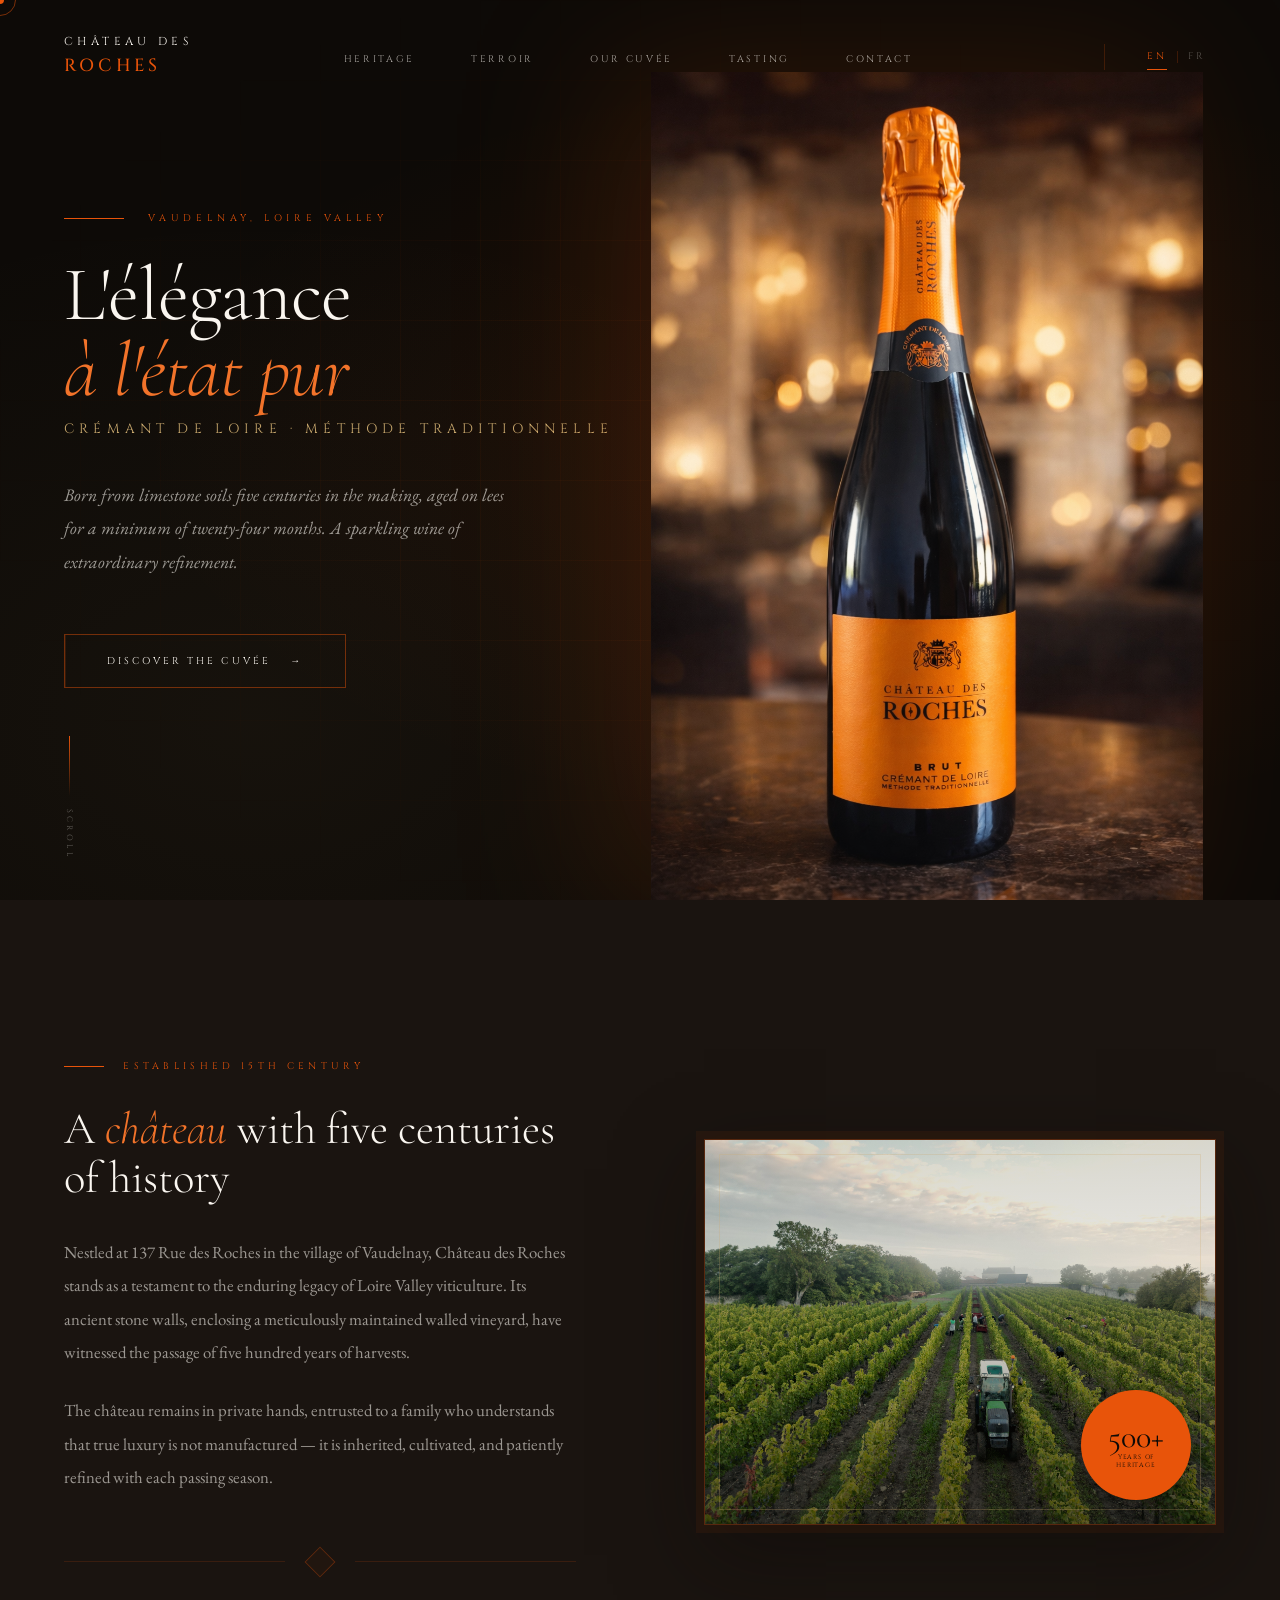
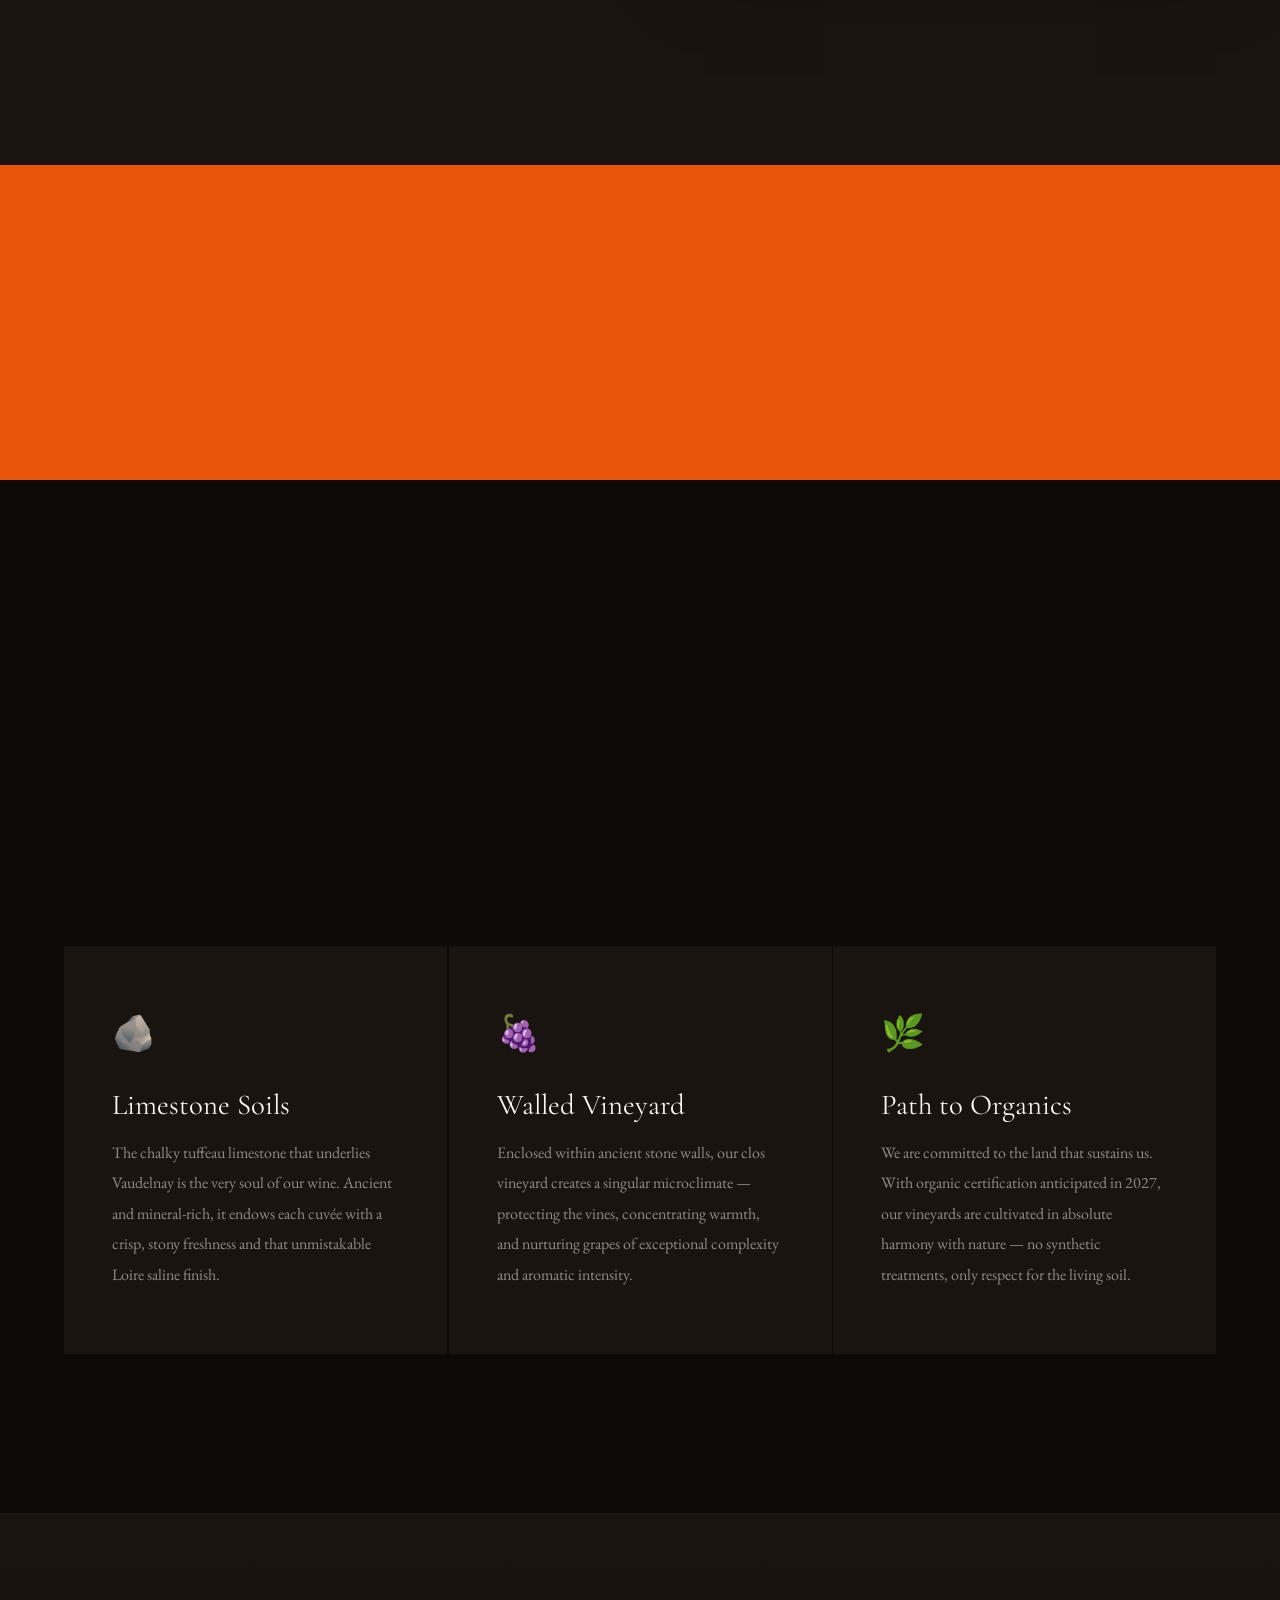
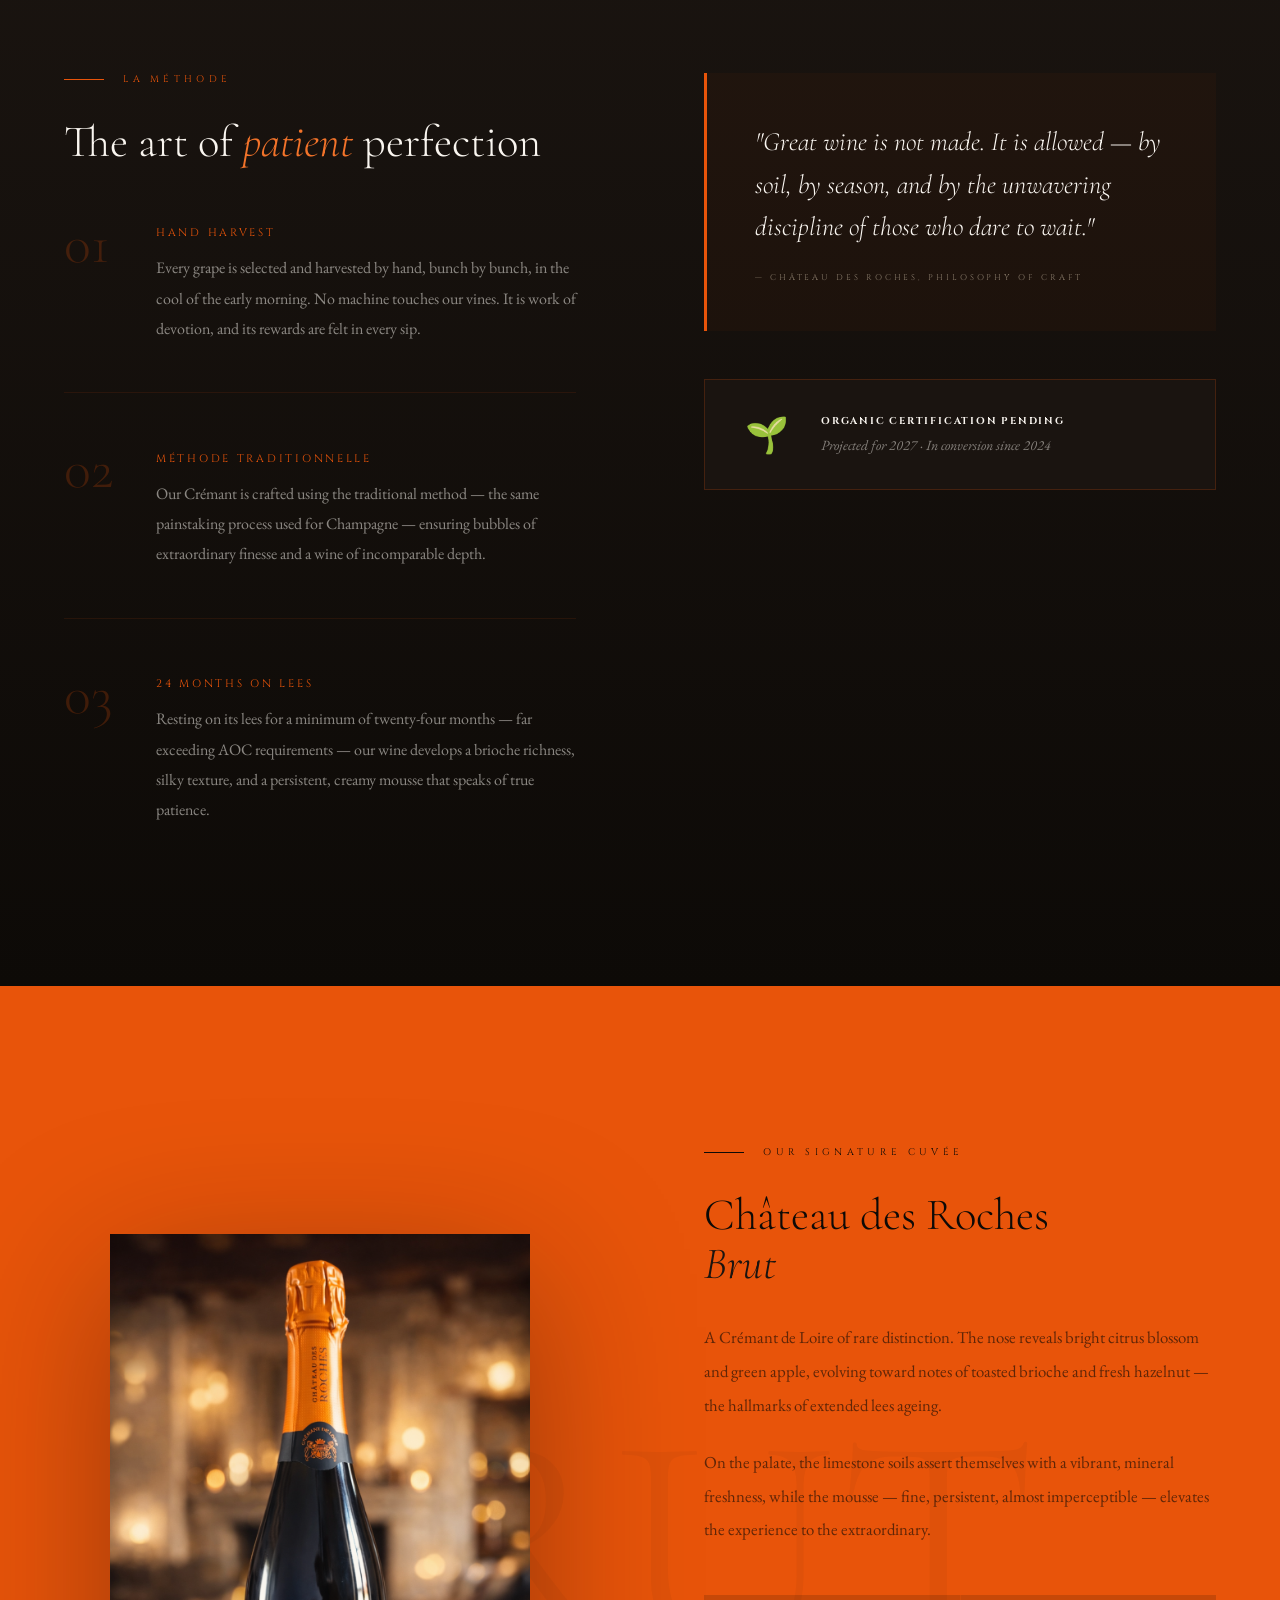
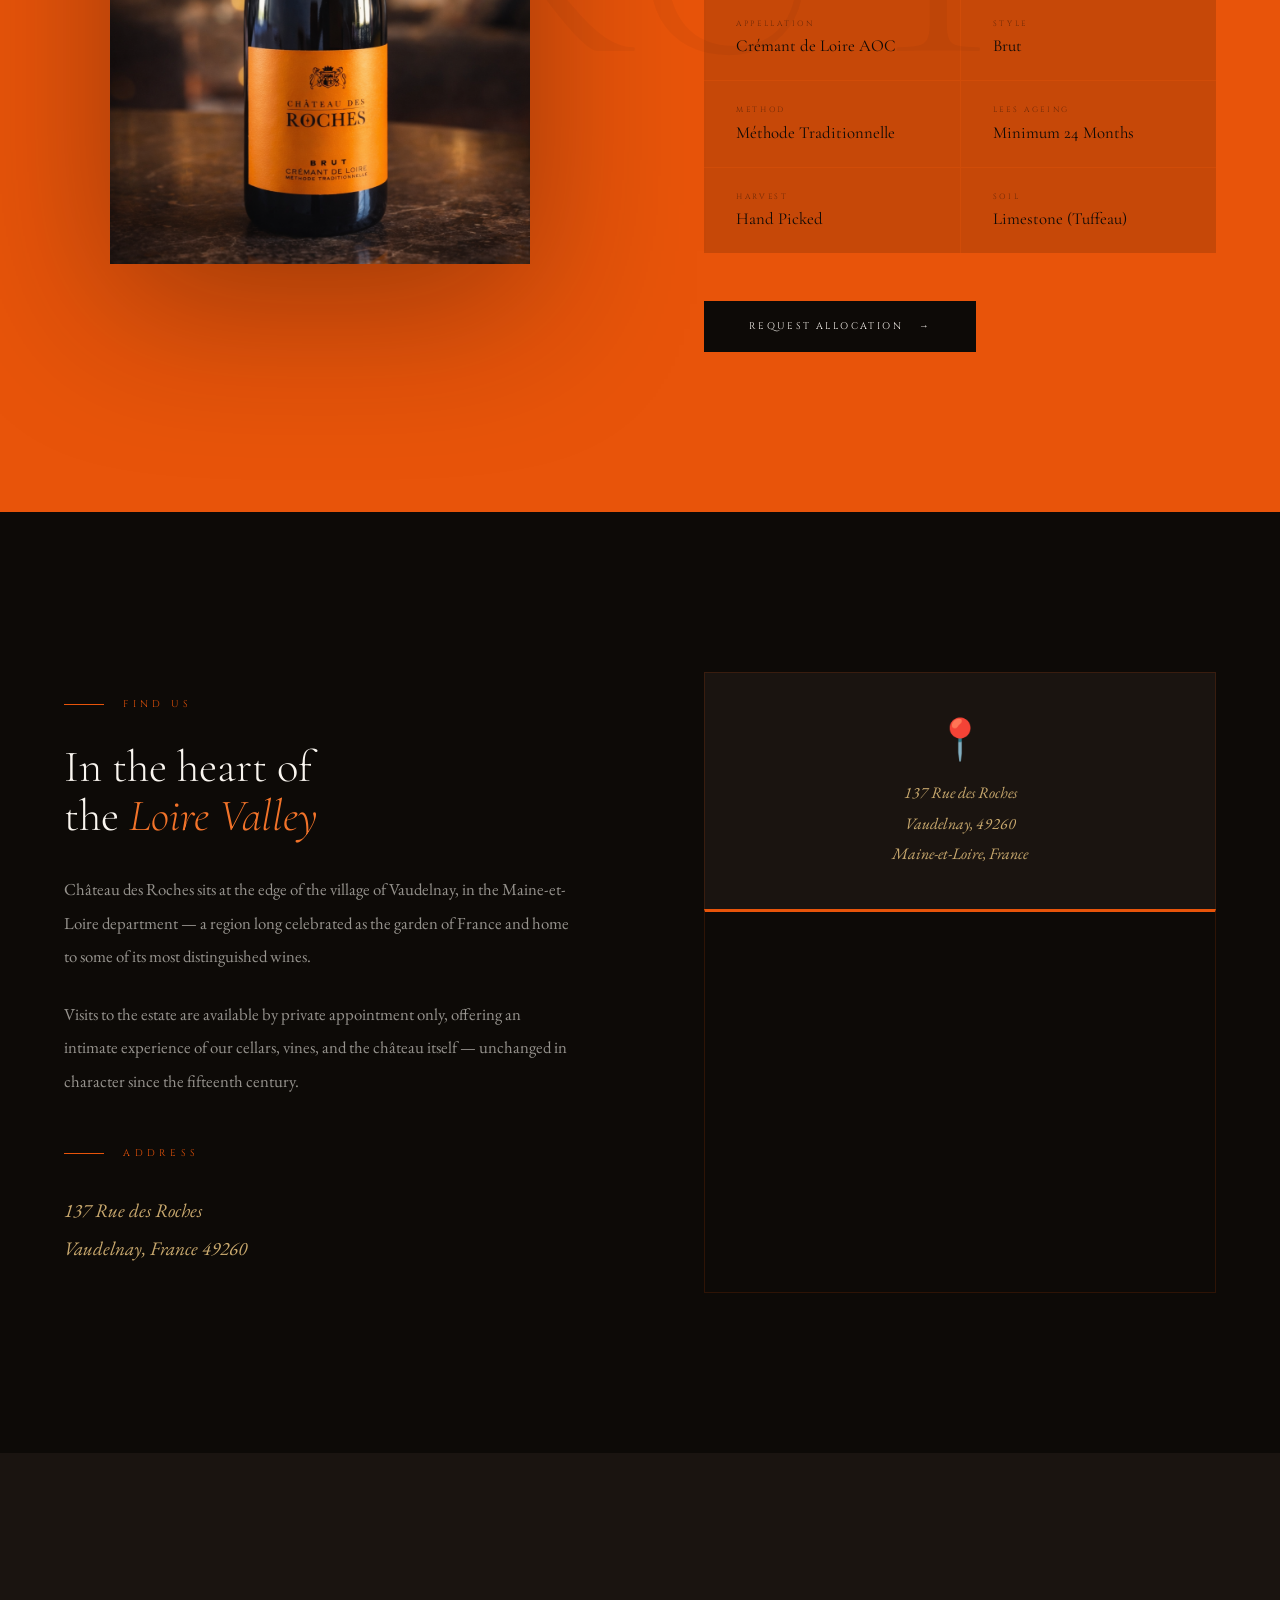
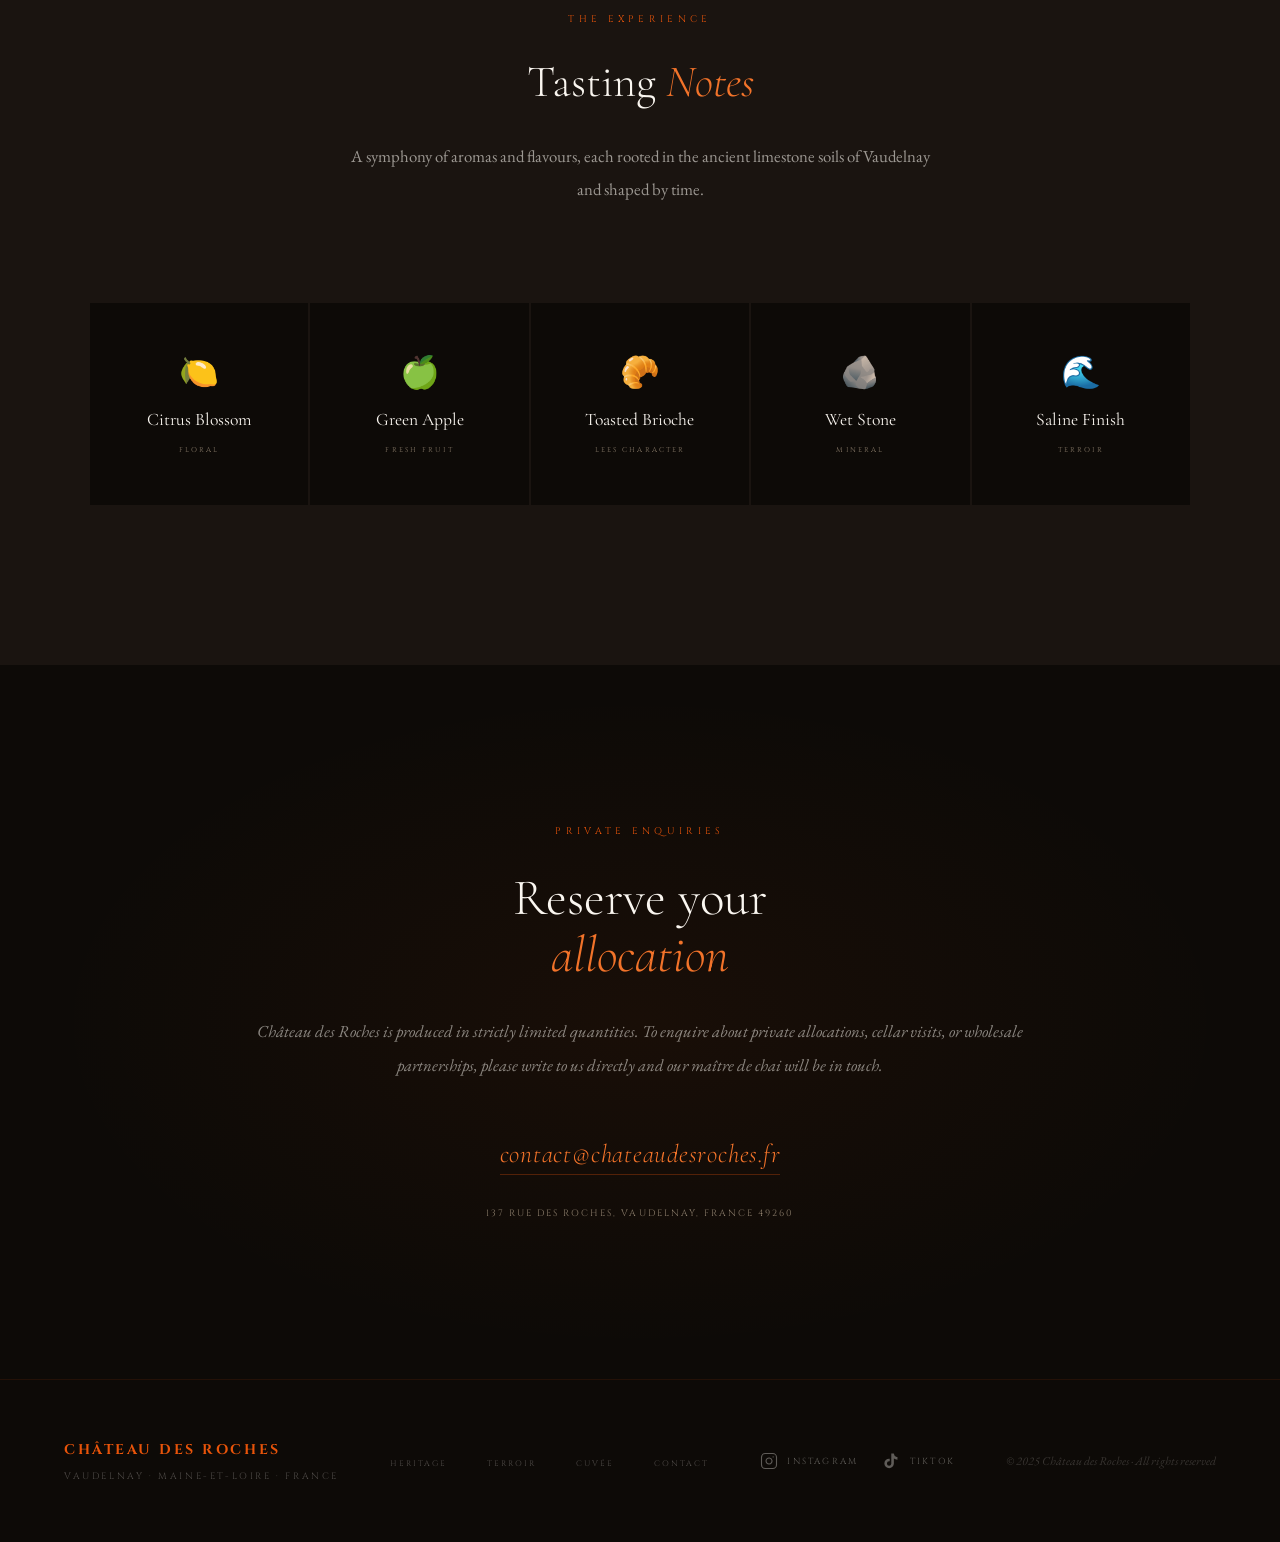
==== commit 7a489b10: "Cross-browser fixes: meta tags, viewport, IE edge" ====
--- a/index.html
+++ b/index.html
@@ -2,7 +2,12 @@
 <html lang="en">
 <head>
   <meta charset="UTF-8">
-  <meta name="viewport" content="width=device-width, initial-scale=1.0">
+  <meta name="viewport" content="width=device-width, initial-scale=1.0, minimum-scale=1.0">
+  <meta name="theme-color" content="#0D0A07">
+  <meta name="apple-mobile-web-app-capable" content="yes">
+  <meta name="apple-mobile-web-app-status-bar-style" content="black-translucent">
+  <!-- IE compatibility -->
+  <meta http-equiv="X-UA-Compatible" content="IE=edge">
   <meta name="description" content="Château des Roches — Crémant de Loire. A 15th-century privately owned estate producing exquisite Brut Crémant de Loire by méthode traditionnelle from limestone soils in Vaudelnay, France.">
   <meta name="keywords" content="Crémant de Loire, Château des Roches, Vaudelnay, sparkling wine, méthode traditionnelle, Loire Valley">
   <meta property="og:title" content="Château des Roches — Crémant de Loire">
--- a/css/style.css
+++ b/css/style.css
@@ -1075,7 +1075,7 @@
 .lang-switcher {
   display: flex;
   align-items: center;
-  gap: 0.4rem;
+  gap: 0;
   margin-left: 2.5rem;
   padding-left: 2rem;
   border-left: 1px solid rgba(232, 84, 10, 0.2);
@@ -1083,69 +1083,43 @@
 .lang-btn {
   background: none;
   border: none;
-  padding: 0.3rem 0.5rem;
   cursor: pointer;
-  display: flex;
-  align-items: center;
-  gap: 0.45rem;
+  font-family: var(--font-label);
+  font-size: 0.6rem;
+  font-weight: 400;
+  letter-spacing: 0.35em;
+  text-transform: uppercase;
+  color: rgba(250, 246, 240, 0.3);
+  padding: 0.4rem 0.6rem;
   position: relative;
-  transition: all 0.3s ease;
-}
-.lang-flag {
-  font-size: 0.85rem;
-  line-height: 1;
-  opacity: 0.5;
-  transition: opacity 0.3s ease;
-  /* Desaturate flags to match the dark palette — full colour only when active */
-  filter: saturate(0.2) brightness(0.8);
-}
-.lang-label {
-  font-family: var(--font-label);
-  font-size: 0.55rem;
-  letter-spacing: 0.3em;
-  text-transform: uppercase;
-  color: rgba(250, 246, 240, 0.35);
   transition: color 0.3s ease;
 }
-/* Subtle underline that grows in on hover/active */
 .lang-btn::after {
   content: '';
   position: absolute;
-  bottom: -2px;
-  left: 0.5rem;
-  right: 0.5rem;
+  bottom: 0;
+  left: 0.6rem;
+  right: 0.6rem;
   height: 1px;
   background: var(--orange);
   transform: scaleX(0);
+  transform-origin: left;
   transition: transform 0.3s ease;
-  transform-origin: left;
-}
-.lang-btn:hover .lang-flag {
-  filter: saturate(0.6) brightness(0.9);
-  opacity: 0.75;
-}
-.lang-btn:hover .lang-label {
+}
+.lang-btn:hover {
   color: rgba(250, 246, 240, 0.65);
 }
-.lang-btn:hover::after {
-  transform: scaleX(0.6);
-}
-/* Active state — full colour flag, orange label, full underline */
-.lang-btn.active .lang-flag {
-  filter: saturate(1) brightness(1);
-  opacity: 1;
-}
-.lang-btn.active .lang-label {
+.lang-btn.active {
   color: var(--orange);
 }
 .lang-btn.active::after {
   transform: scaleX(1);
 }
 .lang-divider {
-  font-family: var(--font-label);
-  font-size: 0.5rem;
-  color: rgba(232, 84, 10, 0.2);
-  user-select: none;
+  width: 1px;
+  height: 12px;
+  background: rgba(232, 84, 10, 0.2);
+  flex-shrink: 0;
 }
 
 @media (max-width: 768px) {
@@ -1159,9 +1133,8 @@
     background: rgba(13, 10, 7, 0.92);
     backdrop-filter: blur(12px);
     -webkit-backdrop-filter: blur(12px);
-    padding: 0.5rem 0.8rem;
+    padding: 0.4rem 0.2rem;
     border: 1px solid rgba(232, 84, 10, 0.15);
     z-index: 200;
-    gap: 0.3rem;
   }
 }
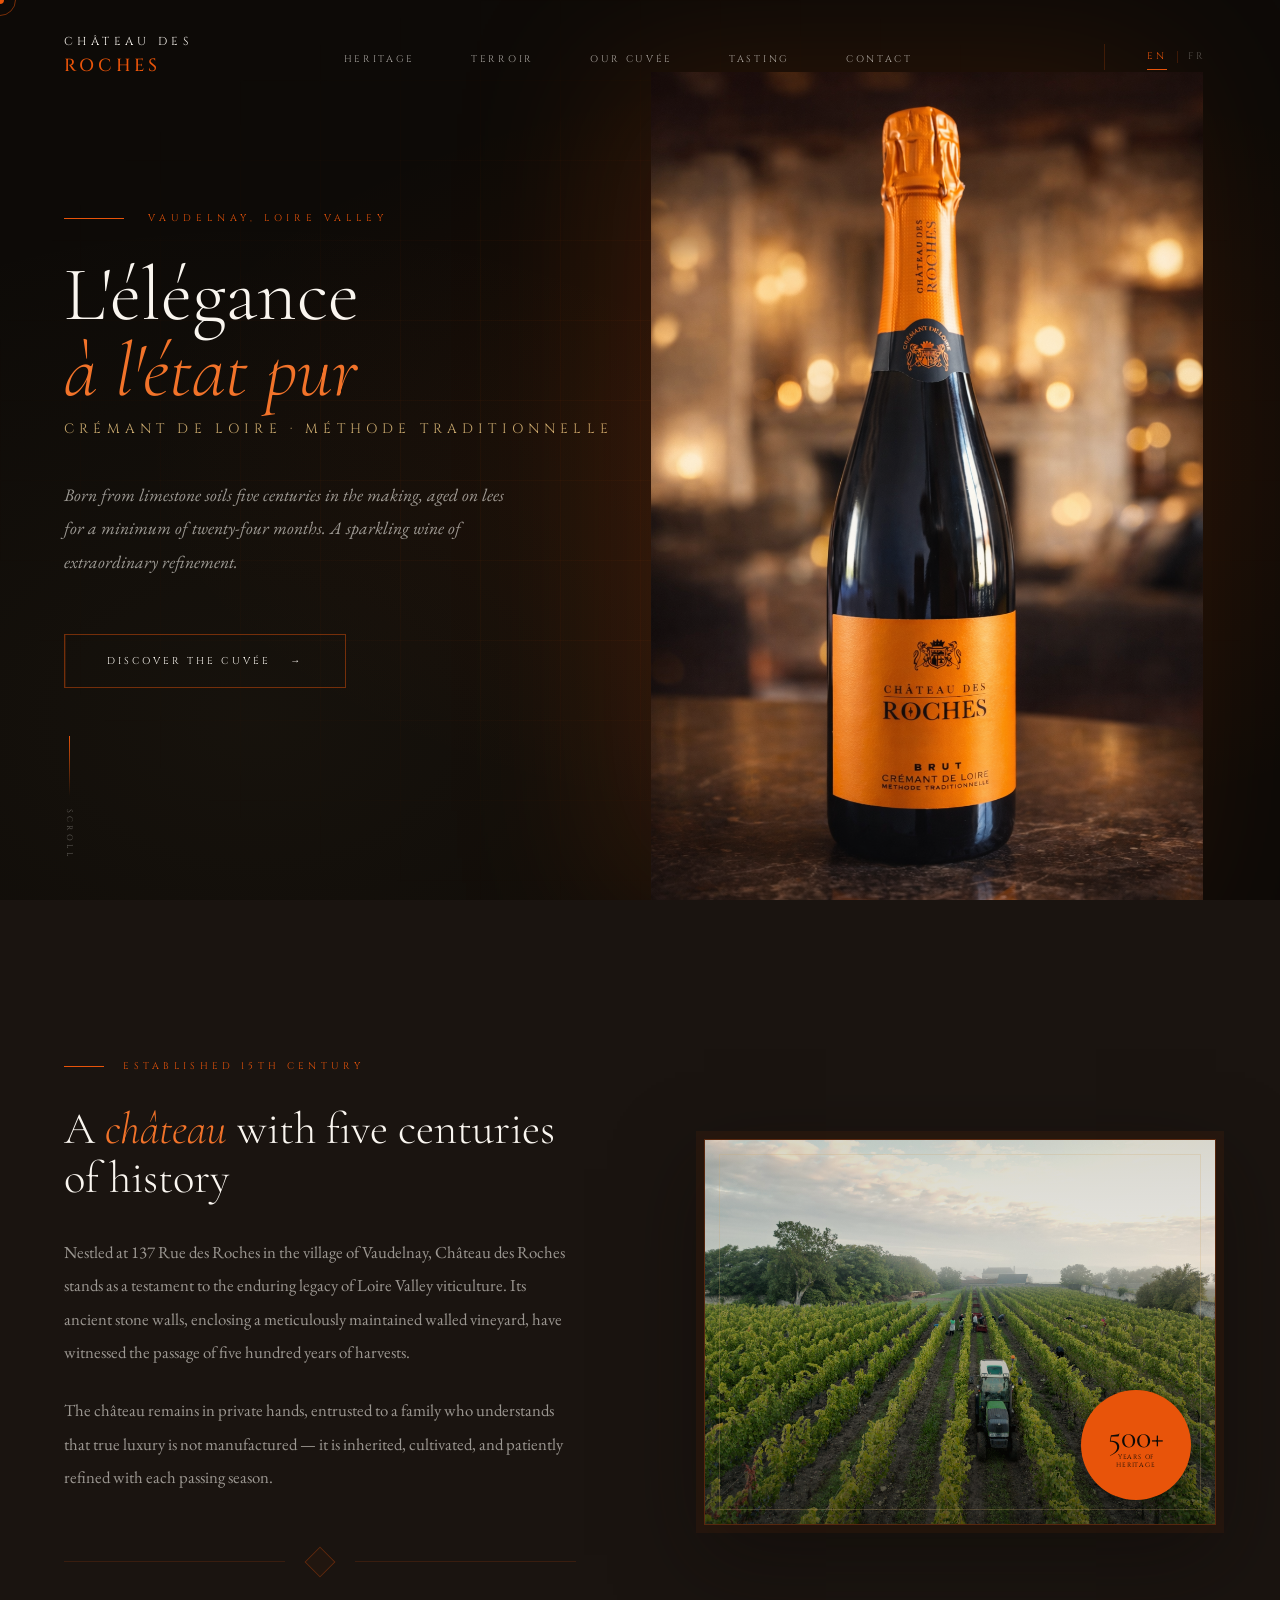
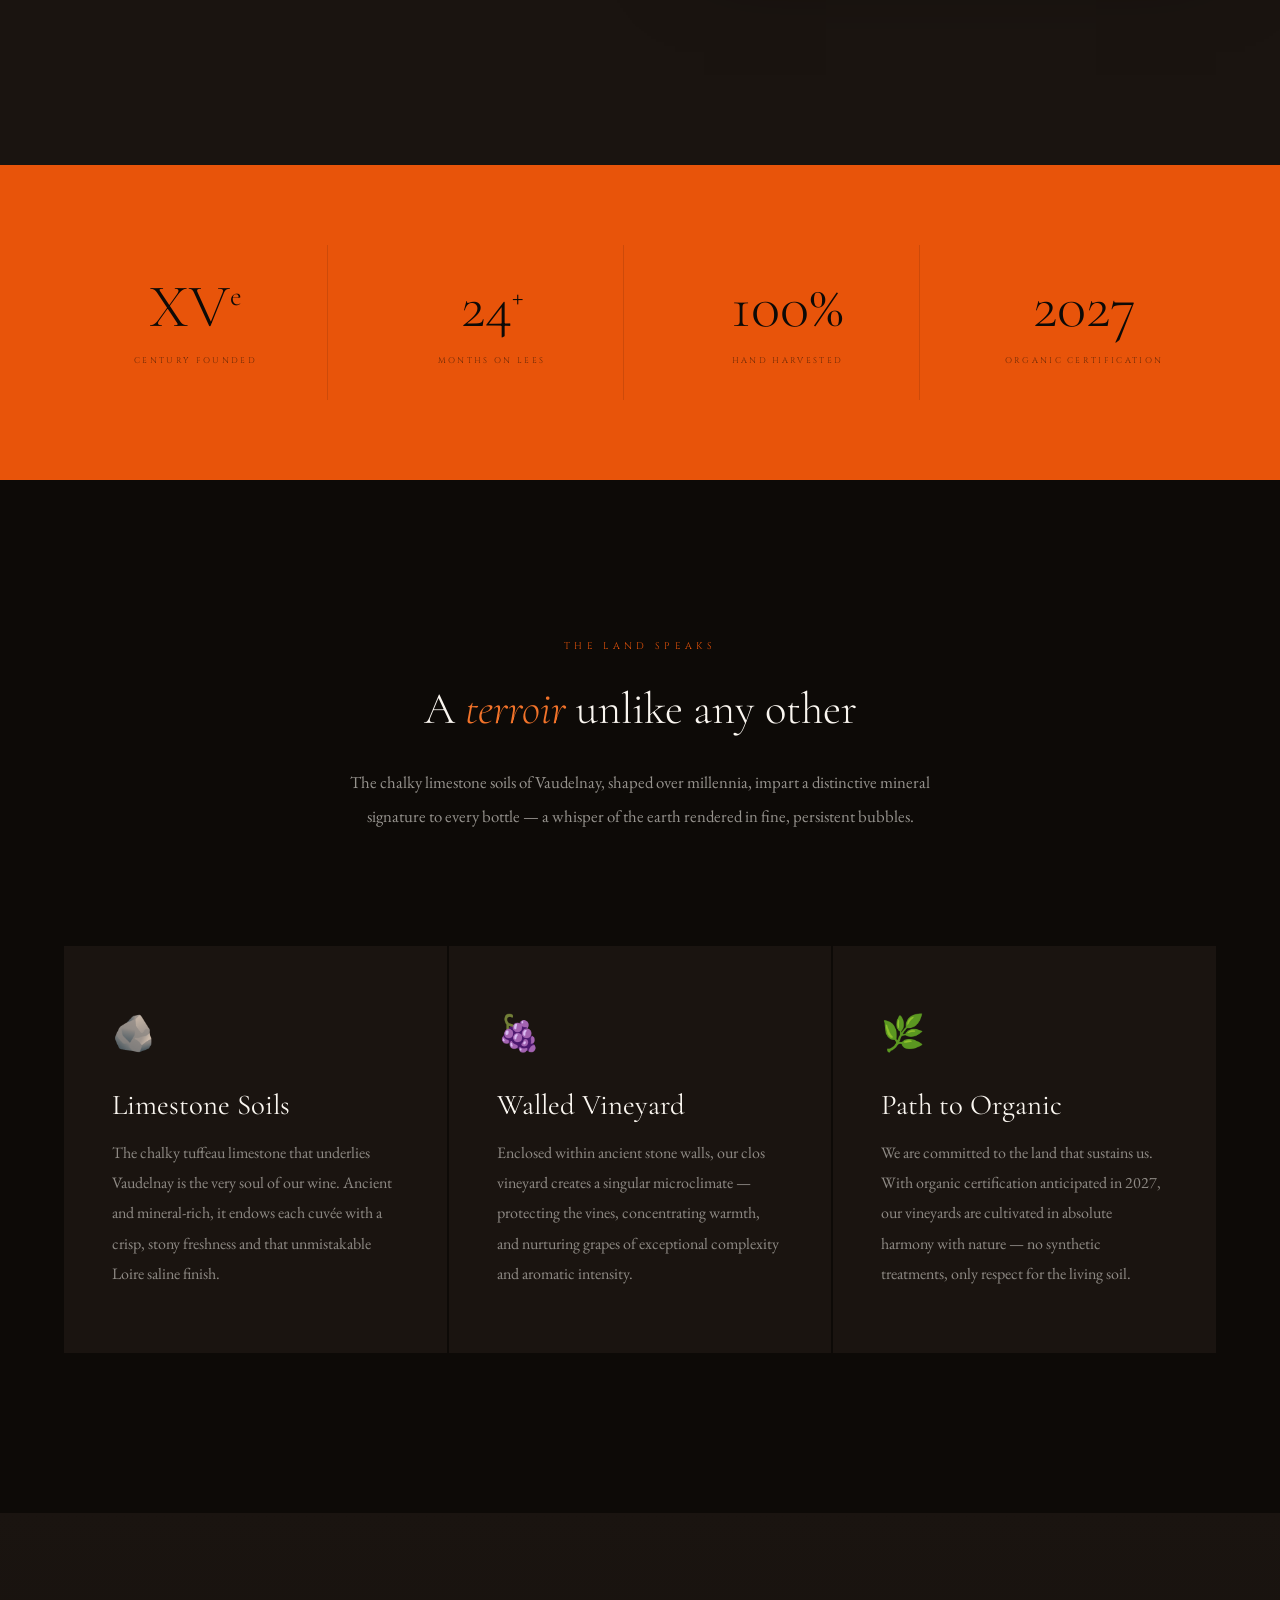
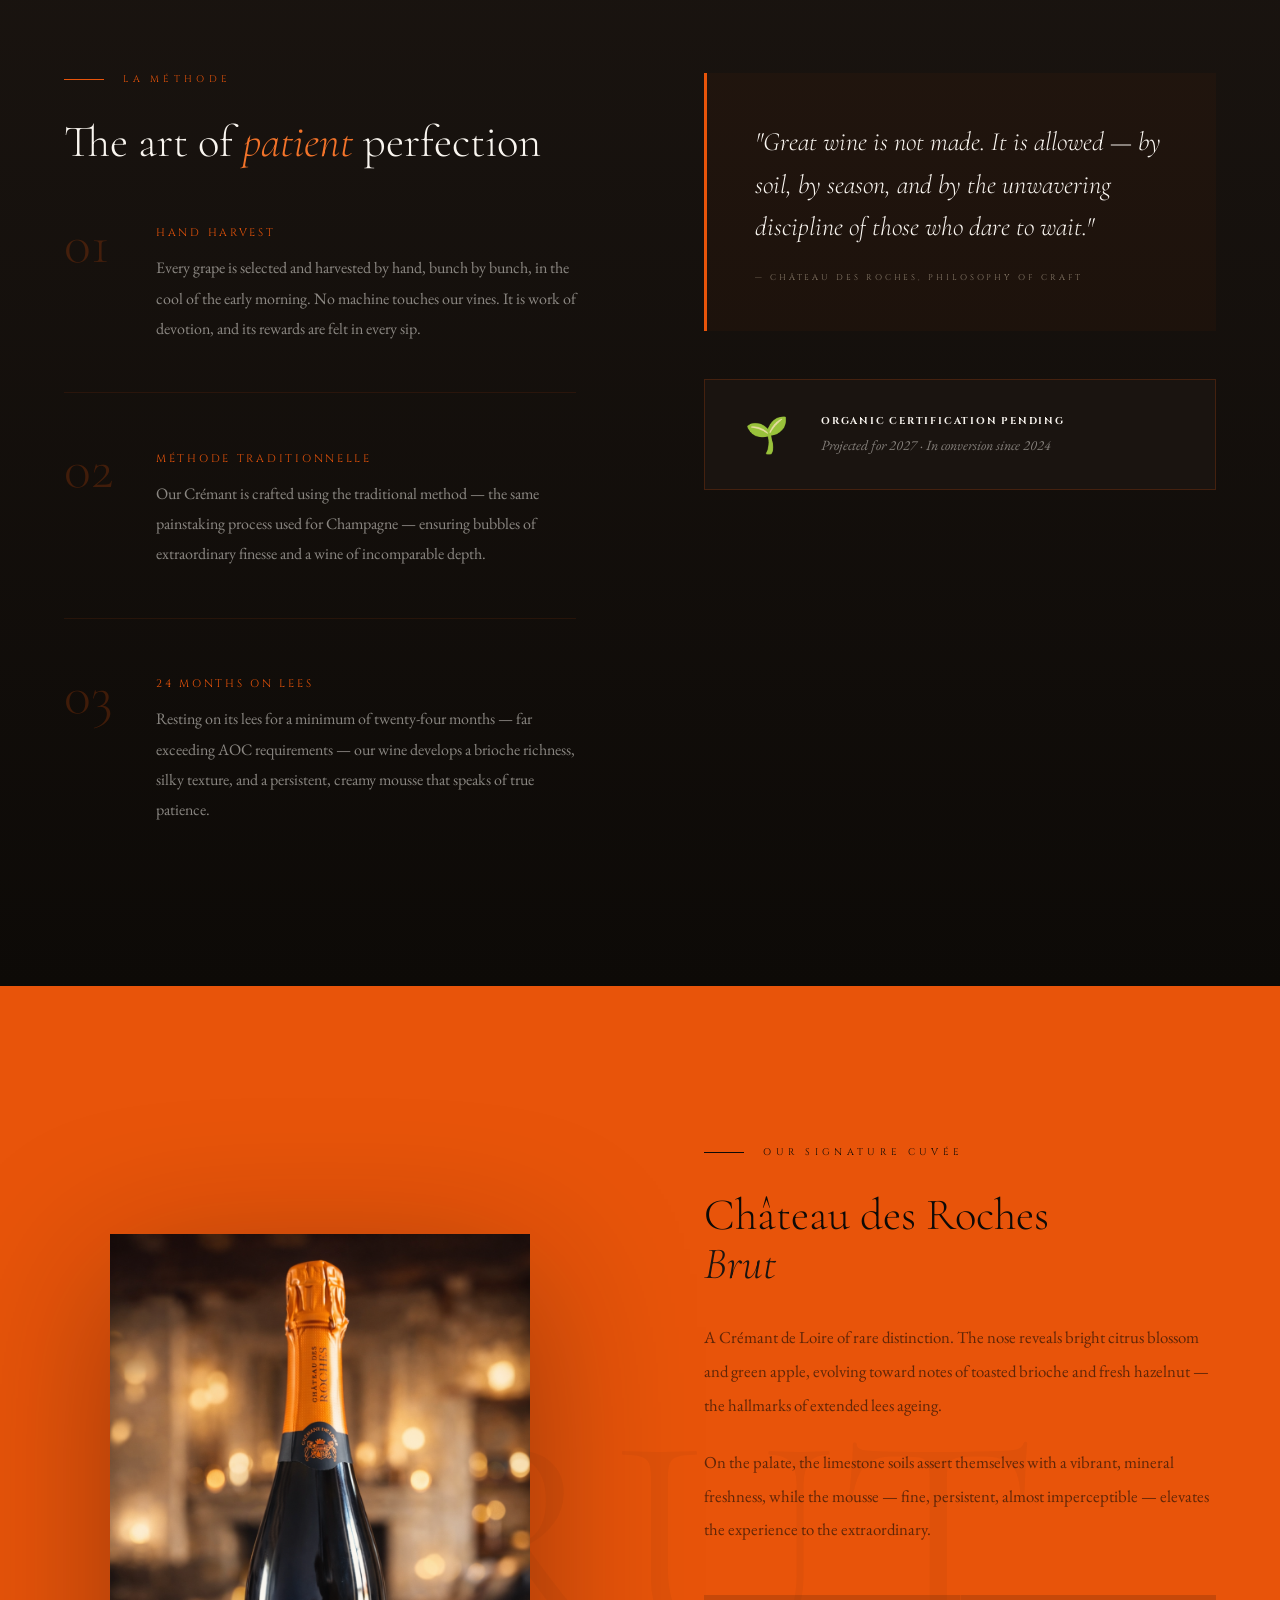
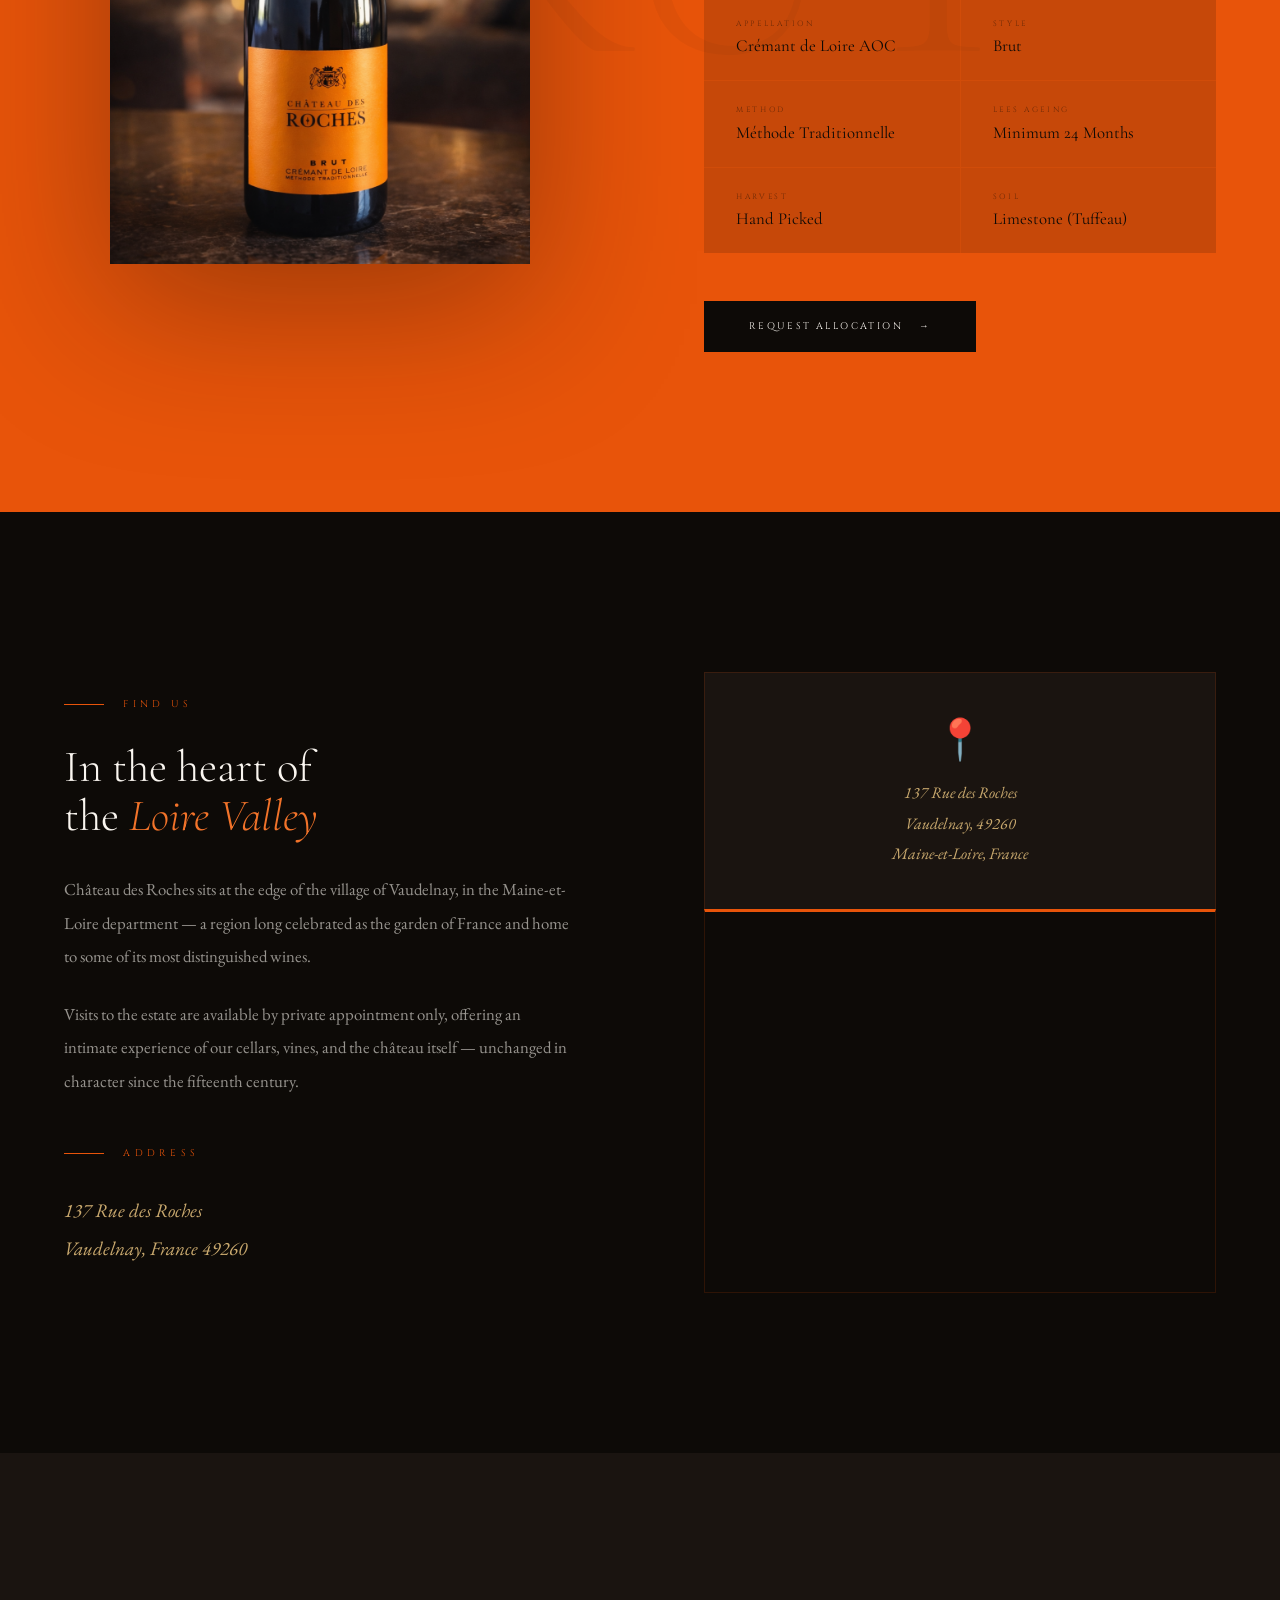
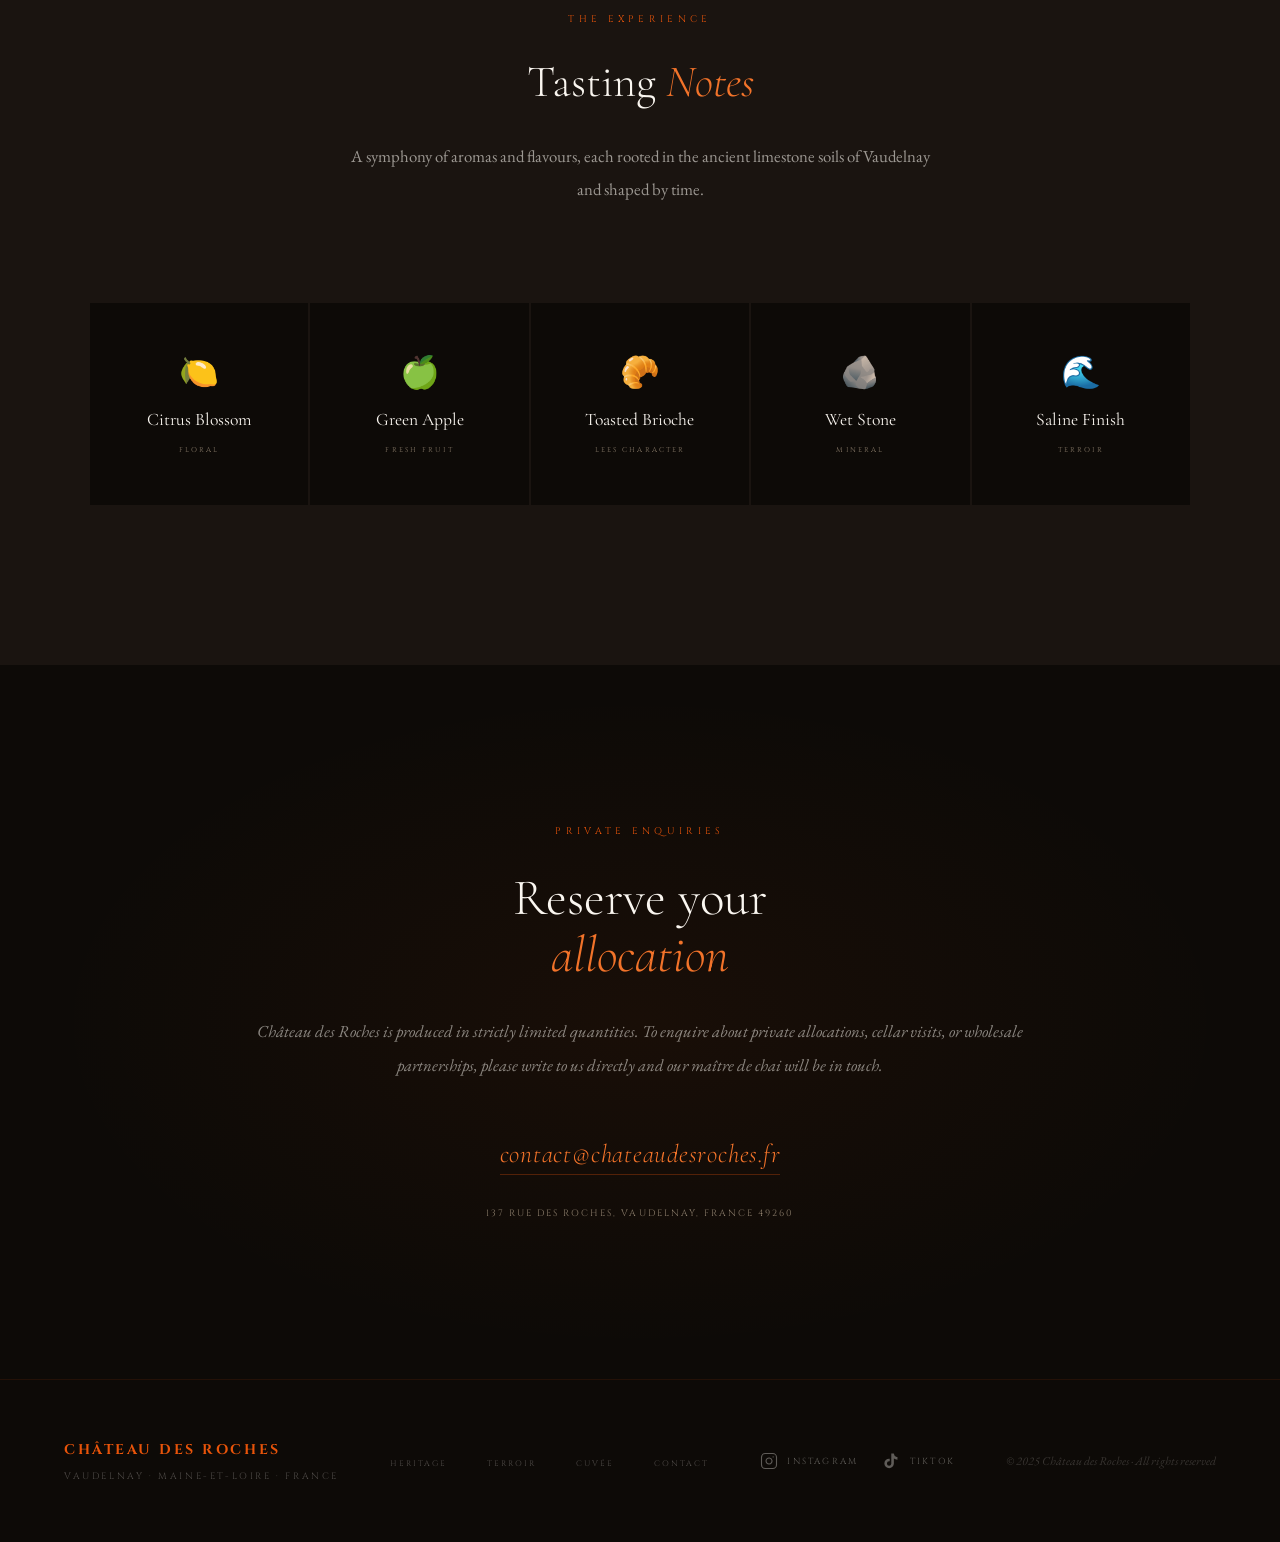
==== commit 059e9110: "Terroir: rename 'Path to Organics' to 'Path to Organic'" ====
--- a/index.html
+++ b/index.html
@@ -168,7 +168,7 @@
         </div>
         <div class="terroir-card reveal reveal-delay-2">
           <span class="terroir-icon">🌿</span>
-          <h3 class="terroir-card-title" data-en="Path to Organics" data-fr="En Route vers le Bio">Path to Organics</h3>
+          <h3 class="terroir-card-title" data-en="Path to Organic" data-fr="En Route vers le Bio">Path to Organic</h3>
           <p class="terroir-card-body" data-en="We are committed to the land that sustains us. With organic certification anticipated in 2027, our vineyards are cultivated in absolute harmony with nature — no synthetic treatments, only respect for the living soil." data-fr="Nous nous engageons envers la terre qui nous nourrit. La certification biologique étant attendue pour 2027, nos vignobles sont cultivés en parfaite harmonie avec la nature — sans traitements synthétiques, dans le seul respect du sol vivant.">
             We are committed to the land that sustains us. With organic certification
             anticipated in 2027, our vineyards are cultivated in absolute harmony
--- a/css/style.css
+++ b/css/style.css
@@ -1,5 +1,7 @@
 /* ═══════════════════════════════════════════════════════════════
    CHÂTEAU DES ROCHES — Main Stylesheet
+   Cross-browser compatible: Chrome, Firefox, Safari, iOS, Android
+   IE11 graceful degradation (static colours, no vars)
    ═══════════════════════════════════════════════════════════════ */
 
 /* ── Variables ─────────────────────────────────────────────── */
@@ -16,7 +18,7 @@
   --stone:         #8B7D6B;
 
   --font-display:  'Cormorant Garamond', Georgia, serif;
-  --font-label:    'Cinzel', 'Trajan Pro', serif;
+  --font-label:    'Cinzel', 'Trajan Pro', 'Times New Roman', serif;
   --font-body:     'EB Garamond', Georgia, serif;
 
   --transition-smooth: cubic-bezier(0.25, 0.46, 0.45, 0.94);
@@ -28,34 +30,48 @@
   margin: 0;
   padding: 0;
   box-sizing: border-box;
+  /* Remove blue flash on tap — iOS/Android */
+  -webkit-tap-highlight-color: transparent;
 }
 html {
   scroll-behavior: smooth;
   font-size: 16px;
+  /* Prevent font size inflation on orientation change — iOS */
+  -webkit-text-size-adjust: 100%;
+  -ms-text-size-adjust: 100%;
+  text-size-adjust: 100%;
 }
 body {
+  font-family: 'EB Garamond', Georgia, serif; /* IE11 static fallback */
   font-family: var(--font-body);
+  background: #0D0A07;
   background: var(--dark);
+  color: #FAF6F0;
   color: var(--cream);
   overflow-x: hidden;
   cursor: none;
 }
+/* Restore cursor on touch devices */
+@media (hover: none) and (pointer: coarse) {
+  body { cursor: auto; }
+}
 img { display: block; max-width: 100%; }
 a { color: inherit; }
 address { font-style: normal; }
 
-/* ── Custom Cursor ──────────────────────────────────────────── */
+/* ── Custom Cursor (desktop only) ──────────────────────────── */
 .cursor {
   position: fixed;
   width: 8px;
   height: 8px;
+  background: #E8540A;
   background: var(--orange);
   border-radius: 50%;
   pointer-events: none;
   z-index: 9999;
+  -webkit-transform: translate(-50%, -50%);
   transform: translate(-50%, -50%);
   transition: transform 0.1s ease, width 0.3s ease, height 0.3s ease;
-  mix-blend-mode: normal;
 }
 .cursor-ring {
   position: fixed;
@@ -65,43 +81,48 @@
   border-radius: 50%;
   pointer-events: none;
   z-index: 9998;
+  -webkit-transform: translate(-50%, -50%);
   transform: translate(-50%, -50%);
-  transition: width 0.3s var(--transition-smooth),
-              height 0.3s var(--transition-smooth),
-              border-color 0.3s ease;
+  transition: width 0.3s ease, height 0.3s ease, border-color 0.3s ease;
 }
 .cursor.hover  { width: 4px; height: 4px; }
-.cursor-ring.hover {
-  width: 56px;
-  height: 56px;
-  border-color: rgba(232, 84, 10, 0.8);
+.cursor-ring.hover { width: 56px; height: 56px; border-color: rgba(232, 84, 10, 0.8); }
+@media (hover: none) and (pointer: coarse) {
+  .cursor, .cursor-ring { display: none; }
 }
 
 /* ── Navigation ─────────────────────────────────────────────── */
 nav {
   position: fixed;
-  top: 0;
-  left: 0;
-  right: 0;
+  top: 0; left: 0; right: 0;
   z-index: 100;
   padding: 2rem 4rem;
+  display: -webkit-box;
+  display: -ms-flexbox;
   display: flex;
+  -webkit-box-align: center;
+  -ms-flex-align: center;
   align-items: center;
+  -webkit-box-pack: justify;
+  -ms-flex-pack: justify;
   justify-content: space-between;
-  transition: background 0.5s ease, padding 0.5s ease, backdrop-filter 0.5s ease;
+  transition: background 0.5s ease, padding 0.5s ease;
 }
 nav.scrolled {
   background: rgba(13, 10, 7, 0.96);
   padding: 1.2rem 4rem;
+  border-bottom: 1px solid rgba(232, 84, 10, 0.12);
+  /* Prefixed for Safari */
+  -webkit-backdrop-filter: blur(16px);
   backdrop-filter: blur(16px);
-  -webkit-backdrop-filter: blur(16px);
-  border-bottom: 1px solid rgba(232, 84, 10, 0.12);
 }
 .nav-logo {
+  font-family: 'Cinzel', 'Times New Roman', serif;
   font-family: var(--font-label);
   font-size: 0.72rem;
   font-weight: 400;
   letter-spacing: 0.38em;
+  color: #FAF6F0;
   color: var(--cream);
   text-transform: uppercase;
   text-decoration: none;
@@ -112,14 +133,18 @@
   font-size: 1.1rem;
   font-weight: 500;
   letter-spacing: 0.22em;
+  color: #E8540A;
   color: var(--orange);
 }
 .nav-links {
+  display: -webkit-box;
+  display: -ms-flexbox;
   display: flex;
   gap: 3.5rem;
   list-style: none;
 }
 .nav-links a {
+  font-family: 'Cinzel', serif;
   font-family: var(--font-label);
   font-size: 0.6rem;
   letter-spacing: 0.28em;
@@ -132,21 +157,26 @@
 .nav-links a::after {
   content: '';
   position: absolute;
-  bottom: -4px;
-  left: 0;
-  right: 0;
+  bottom: -4px; left: 0; right: 0;
   height: 1px;
+  background: #E8540A;
   background: var(--orange);
+  -webkit-transform: scaleX(0);
   transform: scaleX(0);
+  -webkit-transform-origin: left;
   transform-origin: left;
+  transition: -webkit-transform 0.3s ease;
   transition: transform 0.3s ease;
 }
-.nav-links a:hover { color: var(--cream); }
-.nav-links a:hover::after { transform: scaleX(1); }
-
-/* Mobile hamburger (hidden on desktop) */
+.nav-links a:hover { color: #FAF6F0; color: var(--cream); }
+.nav-links a:hover::after { -webkit-transform: scaleX(1); transform: scaleX(1); }
+
+/* Mobile hamburger */
 .nav-toggle {
   display: none;
+  -webkit-box-orient: vertical;
+  -webkit-box-direction: normal;
+  -ms-flex-direction: column;
   flex-direction: column;
   gap: 5px;
   background: none;
@@ -156,924 +186,19 @@
 }
 .nav-toggle span {
   display: block;
-  width: 24px;
-  height: 1px;
+  width: 24px; height: 1px;
+  background: #FAF6F0;
   background: var(--cream);
   transition: all 0.3s ease;
 }
 
-/* ── Hero ───────────────────────────────────────────────────── */
-.hero {
-  position: relative;
-  height: 100vh;
-  min-height: 700px;
-  display: flex;
-  align-items: center;
-  overflow: hidden;
-  background: var(--dark);
-}
-.hero-bg {
-  position: absolute;
-  inset: 0;
-  background:
-    radial-gradient(ellipse at 70% 50%, rgba(232, 84, 10, 0.08) 0%, transparent 60%),
-    radial-gradient(ellipse at 20% 80%, rgba(201, 169, 110, 0.05) 0%, transparent 50%);
-}
-.hero-lines {
-  position: absolute;
-  inset: 0;
-  background-image:
-    linear-gradient(rgba(232, 84, 10, 0.04) 1px, transparent 1px),
-    linear-gradient(90deg, rgba(232, 84, 10, 0.04) 1px, transparent 1px);
-  background-size: 80px 80px;
-  mask-image: radial-gradient(ellipse at center, black 30%, transparent 75%);
-  -webkit-mask-image: radial-gradient(ellipse at center, black 30%, transparent 75%);
-}
-.hero-content {
-  position: relative;
-  z-index: 2;
-  padding: 0 4rem;
-  max-width: 55%;
-  animation: heroReveal 1.6s var(--transition-smooth) 0.2s both;
-}
-.hero-eyebrow {
-  font-family: var(--font-label);
-  font-size: 0.6rem;
-  letter-spacing: 0.5em;
-  text-transform: uppercase;
-  color: var(--orange);
-  margin-bottom: 2rem;
-  display: flex;
-  align-items: center;
-  gap: 1.5rem;
-}
-.hero-eyebrow::before {
-  content: '';
-  width: 60px;
-  height: 1px;
-  background: var(--orange);
-  flex-shrink: 0;
-}
-.hero-title {
-  font-family: var(--font-display);
-  font-weight: 300;
-  font-size: clamp(3.2rem, 6vw, 6.5rem);
-  line-height: 1.0;
-  letter-spacing: -0.01em;
-  color: var(--cream);
-  margin-bottom: 0.4rem;
-}
-.hero-title em {
-  font-style: italic;
-  color: var(--orange-light);
-}
-.hero-subtitle {
-  font-family: var(--font-label);
-  font-size: 0.85rem;
-  letter-spacing: 0.38em;
-  text-transform: uppercase;
-  color: var(--gold);
-  margin-bottom: 2.5rem;
-  margin-top: 0.6rem;
-}
-.hero-desc {
-  font-size: 1.1rem;
-  line-height: 1.9;
-  color: rgba(250, 246, 240, 0.6);
-  max-width: 460px;
-  margin-bottom: 3.5rem;
-  font-style: italic;
-}
-.hero-cta {
-  display: inline-flex;
-  align-items: center;
-  gap: 1.2rem;
-  font-family: var(--font-label);
-  font-size: 0.62rem;
-  letter-spacing: 0.3em;
-  text-transform: uppercase;
-  color: var(--cream);
-  text-decoration: none;
-  border: 1px solid rgba(232, 84, 10, 0.45);
-  padding: 1.2rem 2.6rem;
-  transition: gap 0.3s ease;
-  position: relative;
-  overflow: hidden;
-}
-.hero-cta::before {
-  content: '';
-  position: absolute;
-  inset: 0;
-  background: var(--orange);
-  transform: translateX(-100%);
-  transition: transform 0.4s var(--transition-smooth);
-}
-.hero-cta:hover { gap: 1.8rem; }
-.hero-cta:hover::before { transform: translateX(0); }
-.hero-cta span,
-.hero-cta-arrow { position: relative; z-index: 1; }
-
-.hero-bottle {
-  position: absolute;
-  right: 6%;
-  bottom: 0;
-  height: 92vh;
-  z-index: 3;
-  animation: bottleReveal 2s var(--transition-smooth) 0.4s both;
-  filter: drop-shadow(-40px 0 80px rgba(232, 84, 10, 0.15));
-}
-.hero-bottle img {
-  height: 100%;
-  width: auto;
-  object-fit: contain;
-}
-
-.scroll-indicator {
-  position: absolute;
-  bottom: 2.5rem;
-  left: 4rem;
-  display: flex;
-  flex-direction: column;
-  align-items: center;
-  gap: 0.8rem;
-  z-index: 5;
-  animation: fadeIn 2s 1.8s both;
-}
-.scroll-indicator span {
-  font-family: var(--font-label);
-  font-size: 0.5rem;
-  letter-spacing: 0.4em;
-  text-transform: uppercase;
-  color: rgba(250, 246, 240, 0.35);
-  writing-mode: vertical-rl;
-}
-.scroll-line {
-  width: 1px;
-  height: 60px;
-  background: linear-gradient(to bottom, var(--orange), transparent);
-  animation: scrollPulse 2.2s ease-in-out infinite;
-}
-
-/* ── Common Section Styles ──────────────────────────────────── */
-.section-label {
-  font-family: var(--font-label);
-  font-size: 0.6rem;
-  letter-spacing: 0.45em;
-  text-transform: uppercase;
-  color: var(--orange);
-  margin-bottom: 2rem;
-  display: flex;
-  align-items: center;
-  gap: 1.2rem;
-}
-.section-label::before {
-  content: '';
-  width: 40px;
-  height: 1px;
-  background: var(--orange);
-  flex-shrink: 0;
-}
-.section-label--center {
-  justify-content: center;
-}
-.section-label--center::before { display: none; }
-.section-label--dark {
-  color: var(--dark);
-}
-.section-label--dark::before { background: var(--dark); }
-
-.section-title {
-  font-family: var(--font-display);
-  font-weight: 300;
-  font-size: clamp(2.2rem, 3.5vw, 3.8rem);
-  line-height: 1.1;
-  color: var(--cream);
-  margin-bottom: 2rem;
-}
-.section-title em {
-  font-style: italic;
-  color: var(--orange-light);
-}
-.section-title--dark { color: var(--dark); }
-.em--dark { color: var(--charcoal) !important; }
-
-.section-body {
-  font-size: 1.05rem;
-  line-height: 2;
-  color: rgba(250, 246, 240, 0.58);
-  margin-bottom: 1.5rem;
-}
-.section-body--center {
-  max-width: 580px;
-  margin-left: auto;
-  margin-right: auto;
-  text-align: center;
-}
-.section-body--dark { color: rgba(13, 10, 7, 0.62); }
-
-.divider {
-  display: flex;
-  align-items: center;
-  justify-content: center;
-  gap: 1.5rem;
-  padding: 2rem 0;
-}
-.divider-line {
-  flex: 1;
-  height: 1px;
-  background: rgba(232, 84, 10, 0.15);
-}
-.divider-icon {
-  width: 22px;
-  height: 22px;
-  border: 1px solid rgba(232, 84, 10, 0.3);
-  transform: rotate(45deg);
-  background: rgba(232, 84, 10, 0.04);
-  flex-shrink: 0;
-}
-
-/* ── Heritage ───────────────────────────────────────────────── */
-.heritage {
-  padding: 10rem 4rem;
-  background: var(--charcoal);
-  overflow: hidden;
-}
-.heritage-grid {
-  display: grid;
-  grid-template-columns: 1fr 1fr;
-  gap: 8rem;
-  align-items: center;
-  max-width: 1400px;
-  margin: 0 auto;
-}
-.heritage-visual { position: relative; }
-.heritage-frame {
-  position: relative;
-  width: 100%;
-  height: 0;
-  padding-bottom: 75%; /* 4:3 ratio = 3/4 = 75% — locks frame to exact image proportions */
-  border: 1px solid rgba(232, 84, 10, 0.3);
-  overflow: hidden;
-  box-shadow: 0 0 0 8px rgba(232, 84, 10, 0.06), 0 30px 80px rgba(13, 10, 7, 0.5);
-}
-.heritage-frame::before {
-  content: '';
-  position: absolute;
-  inset: 14px;
-  border: 1px solid rgba(201, 169, 110, 0.25);
-  pointer-events: none;
-  z-index: 3;
-}
-.heritage-img {
-  position: absolute;
-  top: 0;
-  left: 0;
-  width: 100%;
-  height: 100%;
-  object-fit: cover;
-  object-position: center center;
-  display: block;
-  transition: transform 0.8s cubic-bezier(0.25, 0.46, 0.45, 0.94);
-  filter:
-    sepia(28%)
-    saturate(1.25)
-    brightness(0.88)
-    hue-rotate(-8deg)
-    contrast(1.08);
-}
-.heritage-frame:hover .heritage-img {
-  transform: scale(1.04);
-}
-.heritage-frame-overlay {
-  position: absolute;
-  inset: 0;
-  background: linear-gradient(
-    to bottom,
-    rgba(13, 10, 7, 0.08) 0%,
-    rgba(13, 10, 7, 0.0) 35%,
-    rgba(13, 10, 7, 0.55) 100%
-  );
-  z-index: 2;
-}
-.heritage-badge {
-  /* Sits inside the frame, bottom-right corner, always over the image */
-  position: absolute;
-  bottom: 1.5rem;
-  right: 1.5rem;
-  width: 110px;
-  height: 110px;
-  background: var(--orange);
-  border-radius: 50%;
-  display: flex;
-  flex-direction: column;
-  align-items: center;
-  justify-content: center;
-  text-align: center;
-  padding: 1rem;
-  z-index: 4;
-  box-shadow: 0 4px 20px rgba(13, 10, 7, 0.4);
-}
-.heritage-badge strong {
-  font-family: var(--font-display);
-  font-size: 2rem;
-  font-weight: 400;
-  line-height: 1;
-  color: var(--dark);
-  display: block;
-}
-.heritage-badge span {
-  font-family: var(--font-label);
-  font-size: 0.4rem;
-  letter-spacing: 0.12em;
-  text-transform: uppercase;
-  color: var(--dark);
-}
-
-/* ── Stats ──────────────────────────────────────────────────── */
-.stats {
-  background: var(--orange);
-  padding: 5rem 4rem;
-}
-.stats-inner {
-  max-width: 1400px;
-  margin: 0 auto;
-  display: grid;
-  grid-template-columns: repeat(4, 1fr);
-  gap: 2rem;
-}
-.stat-item {
-  text-align: center;
-  padding: 2rem 1rem;
-  border-right: 1px solid rgba(13, 10, 7, 0.12);
-}
-.stat-item:last-child { border-right: none; }
-.stat-number {
-  font-family: var(--font-display);
-  font-size: 3.8rem;
-  font-weight: 300;
-  line-height: 1;
-  color: var(--dark);
-  display: block;
-  margin-bottom: 0.6rem;
-}
-.stat-number sup { font-size: 1.8rem; }
-.stat-label {
-  font-family: var(--font-label);
-  font-size: 0.52rem;
-  letter-spacing: 0.28em;
-  text-transform: uppercase;
-  color: rgba(13, 10, 7, 0.58);
-}
-
-/* ── Terroir ────────────────────────────────────────────────── */
-.terroir {
-  padding: 10rem 4rem;
-  background: var(--dark);
-}
-.terroir-inner { max-width: 1400px; margin: 0 auto; }
-.terroir-header { text-align: center; margin-bottom: 7rem; }
-.terroir-cards {
-  display: grid;
-  grid-template-columns: repeat(3, 1fr);
-  gap: 2px;
-}
-.terroir-card {
-  background: var(--charcoal);
-  padding: 4rem 3rem;
-  position: relative;
-  overflow: hidden;
-  transition: transform 0.4s var(--transition-smooth);
-}
-.terroir-card::before {
-  content: '';
-  position: absolute;
-  bottom: 0;
-  left: 0;
-  right: 0;
-  height: 3px;
-  background: var(--orange);
-  transform: scaleX(0);
-  transform-origin: left;
-  transition: transform 0.4s var(--transition-smooth);
-}
-.terroir-card:hover { transform: translateY(-8px); }
-.terroir-card:hover::before { transform: scaleX(1); }
-.terroir-icon {
-  font-size: 2.2rem;
-  margin-bottom: 2rem;
-  display: block;
-}
-.terroir-card-title {
-  font-family: var(--font-display);
-  font-size: 1.8rem;
-  font-weight: 400;
-  color: var(--cream);
-  margin-bottom: 1rem;
-}
-.terroir-card-body {
-  font-size: 1rem;
-  line-height: 1.9;
-  color: rgba(250, 246, 240, 0.52);
-}
-
-/* ── Process ────────────────────────────────────────────────── */
-.process {
-  padding: 10rem 4rem;
-  background: linear-gradient(to bottom, var(--charcoal), var(--dark));
-}
-.process-inner {
-  max-width: 1400px;
-  margin: 0 auto;
-  display: grid;
-  grid-template-columns: 1fr 1fr;
-  gap: 8rem;
-  align-items: start;
-}
-.process-steps {
-  display: flex;
-  flex-direction: column;
-  gap: 3rem;
-  margin-top: 3rem;
-}
-.process-step {
-  display: grid;
-  grid-template-columns: 60px 1fr;
-  gap: 2rem;
-  align-items: start;
-  padding-bottom: 3rem;
-  border-bottom: 1px solid rgba(232, 84, 10, 0.1);
-}
-.process-step:last-child { border-bottom: none; padding-bottom: 0; }
-.step-number {
-  font-family: var(--font-display);
-  font-size: 3.5rem;
-  font-weight: 300;
-  color: rgba(232, 84, 10, 0.22);
-  line-height: 1;
-}
-.step-title {
-  font-family: var(--font-label);
-  font-size: 0.68rem;
-  letter-spacing: 0.25em;
-  text-transform: uppercase;
-  color: var(--orange);
-  margin-bottom: 0.8rem;
-  margin-top: 0.6rem;
-}
-.step-body {
-  font-size: 1rem;
-  line-height: 1.9;
-  color: rgba(250, 246, 240, 0.52);
-}
-.process-visual { position: sticky; top: 8rem; }
-.process-quote-block {
-  border-left: 3px solid var(--orange);
-  padding: 3rem;
-  background: rgba(232, 84, 10, 0.04);
-  margin-bottom: 3rem;
-}
-.process-quote {
-  font-family: var(--font-display);
-  font-size: 1.65rem;
-  font-style: italic;
-  font-weight: 300;
-  line-height: 1.6;
-  color: var(--cream);
-  margin-bottom: 1.5rem;
-}
-.process-quote-attr {
-  font-family: var(--font-label);
-  font-size: 0.52rem;
-  letter-spacing: 0.35em;
-  text-transform: uppercase;
-  color: var(--stone);
-}
-.organic-badge {
-  background: var(--charcoal);
-  border: 1px solid rgba(232, 84, 10, 0.2);
-  padding: 2rem 2.5rem;
-  display: flex;
-  align-items: center;
-  gap: 2rem;
-}
-.organic-icon { font-size: 2.2rem; flex-shrink: 0; }
-.organic-text strong {
-  font-family: var(--font-label);
-  font-size: 0.62rem;
-  letter-spacing: 0.18em;
-  text-transform: uppercase;
-  color: var(--cream);
-  display: block;
-  margin-bottom: 0.35rem;
-}
-.organic-text span {
-  font-size: 0.88rem;
-  color: rgba(250, 246, 240, 0.48);
-  font-style: italic;
-}
-
-/* ── Cuvée ──────────────────────────────────────────────────── */
-.cuvee {
-  padding: 10rem 4rem;
-  background: var(--orange);
-  position: relative;
-  overflow: hidden;
-}
-.cuvee::before {
-  content: 'BRUT';
-  position: absolute;
-  top: 50%;
-  left: 50%;
-  transform: translate(-50%, -50%);
-  font-family: var(--font-display);
-  font-size: 25vw;
-  font-weight: 300;
-  color: rgba(13, 10, 7, 0.04);
-  white-space: nowrap;
-  pointer-events: none;
-  user-select: none;
-}
-.cuvee-inner {
-  max-width: 1400px;
-  margin: 0 auto;
-  display: grid;
-  grid-template-columns: 1fr 1fr;
-  gap: 8rem;
-  align-items: center;
-  position: relative;
-  z-index: 2;
-}
-.cuvee-bottle { display: flex; justify-content: center; }
-.cuvee-bottle img {
-  height: 70vh;
-  max-height: 700px;
-  width: auto;
-  filter: drop-shadow(0 40px 80px rgba(13, 10, 7, 0.35));
-  transition: transform 0.6s var(--transition-smooth);
-}
-.cuvee-bottle img:hover { transform: translateY(-12px) rotate(1deg); }
-.cuvee-specs {
-  display: grid;
-  grid-template-columns: 1fr 1fr;
-  gap: 1px;
-  background: rgba(13, 10, 7, 0.1);
-  margin-top: 3rem;
-  margin-bottom: 3rem;
-}
-.spec-item { background: rgba(13, 10, 7, 0.05); padding: 1.5rem 2rem; }
-.spec-label {
-  font-family: var(--font-label);
-  font-size: 0.48rem;
-  letter-spacing: 0.35em;
-  text-transform: uppercase;
-  color: rgba(13, 10, 7, 0.48);
-  margin-bottom: 0.4rem;
-}
-.spec-value {
-  font-family: var(--font-display);
-  font-size: 1.05rem;
-  color: var(--dark);
-}
-.cuvee-btn {
-  display: inline-flex;
-  align-items: center;
-  gap: 1rem;
-  font-family: var(--font-label);
-  font-size: 0.6rem;
-  letter-spacing: 0.25em;
-  text-transform: uppercase;
-  color: var(--cream);
-  background: var(--dark);
-  padding: 1.2rem 2.8rem;
-  text-decoration: none;
-  transition: background 0.3s ease, gap 0.3s ease;
-}
-.cuvee-btn:hover { background: var(--charcoal); gap: 1.8rem; }
-
-/* ── Location ───────────────────────────────────────────────── */
-.location {
-  padding: 10rem 4rem;
-  background: var(--dark);
-}
-.location-inner {
-  max-width: 1400px;
-  margin: 0 auto;
-  display: grid;
-  grid-template-columns: 1fr 1fr;
-  gap: 8rem;
-  align-items: center;
-}
-.location-address {
-  margin-top: 3rem;
-}
-.location-address address {
-  font-family: var(--font-body);
-  font-style: italic;
-  font-size: 1.2rem;
-  color: var(--gold);
-  line-height: 2;
-}
-.map-wrapper {
-  display: flex;
-  flex-direction: column;
-  gap: 0;
-}
-.map-pin-area {
-  text-align: center;
-  background: var(--charcoal);
-  border: 1px solid rgba(232, 84, 10, 0.15);
-  border-bottom: none;
-  padding: 2.5rem 2rem;
-}
-.map-pin {
-  font-size: 2.5rem;
-  display: block;
-  animation: pinPulse 2.2s ease-in-out infinite;
-}
-.map-address {
-  font-family: var(--font-body);
-  font-style: italic;
-  font-size: 1rem;
-  color: var(--gold);
-  margin-top: 0.8rem;
-  line-height: 1.9;
-}
-.map-embed {
-  position: relative;
-  overflow: hidden;
-  border: 1px solid rgba(232, 84, 10, 0.15);
-  border-top: 3px solid var(--orange);
-}
-.map-embed iframe {
-  display: block;
-  width: 100%;
-  height: 380px;
-  filter: grayscale(30%) sepia(10%);
-  transition: filter 0.4s ease;
-}
-.map-embed:hover iframe {
-  filter: grayscale(0%) sepia(0%);
-}
-
-/* ── Tasting ────────────────────────────────────────────────── */
-.tasting {
-  padding: 10rem 4rem;
-  background: var(--charcoal);
-}
-.tasting-inner { max-width: 1400px; margin: 0 auto; }
-.tasting-header { text-align: center; margin-bottom: 6rem; }
-.tasting-wheel {
-  display: grid;
-  grid-template-columns: repeat(5, 1fr);
-  gap: 2px;
-  max-width: 1100px;
-  margin: 0 auto;
-}
-.note-card {
-  background: var(--dark);
-  padding: 3rem 2rem;
-  text-align: center;
-  transition: background 0.3s ease;
-}
-.note-card:hover { background: rgba(232, 84, 10, 0.08); }
-.note-emoji { font-size: 2rem; display: block; margin-bottom: 1rem; }
-.note-name {
-  font-family: var(--font-display);
-  font-size: 1.1rem;
-  color: var(--cream);
-  display: block;
-  margin-bottom: 0.4rem;
-}
-.note-type {
-  font-family: var(--font-label);
-  font-size: 0.44rem;
-  letter-spacing: 0.3em;
-  text-transform: uppercase;
-  color: var(--stone);
-}
-
-/* ── Contact ────────────────────────────────────────────────── */
-.contact {
-  padding: 10rem 4rem;
-  background: var(--dark);
-  position: relative;
-  overflow: hidden;
-}
-.contact::before {
-  content: '';
-  position: absolute;
-  inset: 0;
-  background: radial-gradient(ellipse at center, rgba(232, 84, 10, 0.055) 0%, transparent 65%);
-  pointer-events: none;
-}
-.contact-inner {
-  max-width: 800px;
-  margin: 0 auto;
-  text-align: center;
-  position: relative;
-  z-index: 2;
-}
-.contact-title {
-  font-family: var(--font-display);
-  font-weight: 300;
-  font-size: clamp(2.4rem, 4vw, 4.5rem);
-  line-height: 1.1;
-  color: var(--cream);
-  margin-bottom: 2rem;
-}
-.contact-title em {
-  font-style: italic;
-  color: var(--orange-light);
-}
-.contact-body {
-  font-size: 1.05rem;
-  line-height: 2;
-  color: rgba(250, 246, 240, 0.52);
-  margin-bottom: 3.5rem;
-  font-style: italic;
-}
-.contact-email-block {
-  margin: 0 auto 1rem;
-  text-align: center;
-}
-.contact-email-link {
-  display: inline-block;
-  font-family: var(--font-display);
-  font-size: clamp(1.1rem, 2.2vw, 1.6rem);
-  font-style: italic;
-  font-weight: 300;
-  color: var(--orange-light);
-  text-decoration: none;
-  letter-spacing: 0.03em;
-  border-bottom: 1px solid rgba(232, 84, 10, 0.3);
-  padding-bottom: 0.3rem;
-  transition: color 0.3s ease, border-color 0.3s ease;
-}
-.contact-email-link:hover {
-  color: var(--cream);
-  border-color: var(--cream);
-}
-.contact-detail {
-  font-family: var(--font-label);
-  font-size: 0.58rem;
-  letter-spacing: 0.22em;
-  color: var(--stone);
-  text-transform: uppercase;
-  margin-top: 0.5rem;
-}
-.contact-detail a {
-  color: var(--orange);
-  text-decoration: none;
-  transition: color 0.3s ease;
-}
-.contact-detail a:hover { color: var(--orange-light); }
-
-/* ── Footer ─────────────────────────────────────────────────── */
-footer {
-  padding: 3.5rem 4rem;
-  background: var(--dark);
-  border-top: 1px solid rgba(232, 84, 10, 0.1);
-  display: flex;
-  align-items: center;
-  justify-content: space-between;
-  flex-wrap: wrap;
-  gap: 2rem;
-}
-.footer-logo {
-  font-family: var(--font-label);
-  font-size: 0.58rem;
-  letter-spacing: 0.28em;
-  text-transform: uppercase;
-  color: rgba(250, 246, 240, 0.28);
-  line-height: 2;
-}
-.footer-logo strong {
-  display: block;
-  font-size: 0.88rem;
-  color: var(--orange);
-  margin-bottom: 0.2rem;
-  letter-spacing: 0.18em;
-}
-.footer-links {
-  display: flex;
-  gap: 2.5rem;
-  list-style: none;
-  flex-wrap: wrap;
-}
-.footer-links a {
-  font-family: var(--font-label);
-  font-size: 0.5rem;
-  letter-spacing: 0.25em;
-  text-transform: uppercase;
-  color: rgba(250, 246, 240, 0.28);
-  text-decoration: none;
-  transition: color 0.3s ease;
-}
-.footer-links a:hover { color: var(--orange); }
-.footer-copy {
-  font-size: 0.75rem;
-  color: rgba(250, 246, 240, 0.18);
-  font-style: italic;
-}
-
-/* ── Responsive ─────────────────────────────────────────────── */
-@media (max-width: 1024px) {
-  nav { padding: 1.8rem 2.5rem; }
-  nav.scrolled { padding: 1rem 2.5rem; }
-  .heritage, .terroir, .process, .cuvee, .location, .tasting, .contact { padding: 7rem 2.5rem; }
-  .stats { padding: 4rem 2.5rem; }
-  .stats-inner { grid-template-columns: repeat(2, 1fr); }
-  .stat-item:nth-child(2) { border-right: none; }
-  .tasting-wheel { grid-template-columns: repeat(3, 1fr); }
-  footer { padding: 3rem 2.5rem; }
-}
-
-@media (max-width: 768px) {
-  body { cursor: auto; }
-  .cursor, .cursor-ring { display: none; }
-  nav { padding: 1.5rem 1.5rem; }
-  nav.scrolled { padding: 1rem 1.5rem; }
-  .nav-toggle { display: flex; }
-  .nav-links {
-    display: none;
-    position: fixed;
-    inset: 0;
-    background: rgba(13, 10, 7, 0.98);
-    flex-direction: column;
-    align-items: center;
-    justify-content: center;
-    gap: 3rem;
-    z-index: 99;
-  }
-  .nav-links.open { display: flex; }
-  .nav-links a { font-size: 1rem; letter-spacing: 0.2em; }
-  .hero-content { max-width: 100%; padding: 0 1.5rem; padding-top: 6rem; }
-  .hero-bottle { opacity: 0.2; right: -5%; height: 80vh; }
-  .scroll-indicator { left: 1.5rem; }
-  .heritage-grid,
-  .process-inner,
-  .cuvee-inner,
-  .location-inner { grid-template-columns: 1fr; gap: 4rem; }
-  .terroir-cards { grid-template-columns: 1fr; }
-  .tasting-wheel { grid-template-columns: repeat(2, 1fr); }
-  .stats-inner { grid-template-columns: repeat(2, 1fr); }
-  .heritage, .terroir, .process, .cuvee, .location, .tasting, .contact { padding: 5rem 1.5rem; }
-  .stats { padding: 3.5rem 1.5rem; }
-  .cuvee-bottle img { height: 50vh; }
-  .heritage-badge { bottom: -1rem; right: -1rem; width: 100px; height: 100px; }
-  footer { flex-direction: column; align-items: flex-start; padding: 2.5rem 1.5rem; }
-  .contact-form { flex-direction: column; }
-  .contact-form button { padding: 1.2rem; }
-  .process-visual { position: static; }
-}
-
-@media (max-width: 480px) {
-  .stats-inner { grid-template-columns: 1fr 1fr; }
-  .tasting-wheel { grid-template-columns: 1fr 1fr; }
-  .note-card:last-child { grid-column: 1 / -1; }
-  .hero-title { font-size: 2.8rem; }
-  .cuvee-specs { grid-template-columns: 1fr; }
-}
-
-/* ── Social Links ───────────────────────────────────────────── */
-.footer-social {
-  display: flex;
-  align-items: center;
-  gap: 1.5rem;
-}
-.social-link {
-  display: inline-flex;
-  align-items: center;
-  gap: 0.6rem;
-  font-family: var(--font-label);
-  font-size: 0.55rem;
-  letter-spacing: 0.25em;
-  text-transform: uppercase;
-  color: rgba(250, 246, 240, 0.35);
-  text-decoration: none;
-  transition: color 0.3s ease, gap 0.3s ease;
-}
-.social-link svg {
-  flex-shrink: 0;
-  transition: transform 0.3s ease;
-}
-.social-link:hover {
-  color: var(--orange);
-  gap: 0.9rem;
-}
-.social-link:hover svg {
-  transform: scale(1.15);
-}
-
-@media (max-width: 768px) {
-  .footer-social {
-    gap: 1.2rem;
-  }
-}
-
 /* ── Language Switcher ──────────────────────────────────────── */
 .lang-switcher {
+  display: -webkit-box;
+  display: -ms-flexbox;
   display: flex;
+  -webkit-box-align: center;
+  -ms-flex-align: center;
   align-items: center;
   gap: 0;
   margin-left: 2.5rem;
@@ -1084,6 +209,7 @@
   background: none;
   border: none;
   cursor: pointer;
+  font-family: 'Cinzel', serif;
   font-family: var(--font-label);
   font-size: 0.6rem;
   font-weight: 400;
@@ -1097,44 +223,608 @@
 .lang-btn::after {
   content: '';
   position: absolute;
-  bottom: 0;
-  left: 0.6rem;
-  right: 0.6rem;
+  bottom: 0; left: 0.6rem; right: 0.6rem;
   height: 1px;
+  background: #E8540A;
   background: var(--orange);
+  -webkit-transform: scaleX(0);
   transform: scaleX(0);
+  -webkit-transform-origin: left;
   transform-origin: left;
+  transition: -webkit-transform 0.3s ease;
   transition: transform 0.3s ease;
 }
-.lang-btn:hover {
-  color: rgba(250, 246, 240, 0.65);
-}
-.lang-btn.active {
+.lang-btn:hover { color: rgba(250, 246, 240, 0.65); }
+.lang-btn.active { color: #E8540A; color: var(--orange); }
+.lang-btn.active::after { -webkit-transform: scaleX(1); transform: scaleX(1); }
+.lang-divider {
+  width: 1px; height: 12px;
+  background: rgba(232, 84, 10, 0.2);
+  -ms-flex-negative: 0;
+  flex-shrink: 0;
+}
+
+/* ── Hero ───────────────────────────────────────────────────── */
+.hero {
+  position: relative;
+  height: 100vh;
+  /* iOS Safari 100vh fix */
+  min-height: 700px;
+  display: -webkit-box;
+  display: -ms-flexbox;
+  display: flex;
+  -webkit-box-align: center;
+  -ms-flex-align: center;
+  align-items: center;
+  overflow: hidden;
+  background: #0D0A07;
+  background: var(--dark);
+}
+/* iOS: fix 100vh including address bar */
+@supports (-webkit-touch-callout: none) {
+  .hero {
+    height: -webkit-fill-available;
+    min-height: -webkit-fill-available;
+  }
+}
+.hero-bg {
+  position: absolute;
+  inset: 0;
+  background:
+    radial-gradient(ellipse at 70% 50%, rgba(232, 84, 10, 0.08) 0%, transparent 60%),
+    radial-gradient(ellipse at 20% 80%, rgba(201, 169, 110, 0.05) 0%, transparent 50%);
+}
+.hero-lines {
+  position: absolute;
+  inset: 0;
+  background-image:
+    linear-gradient(rgba(232, 84, 10, 0.04) 1px, transparent 1px),
+    linear-gradient(90deg, rgba(232, 84, 10, 0.04) 1px, transparent 1px);
+  background-size: 80px 80px;
+  /* Prefixed mask for Safari */
+  -webkit-mask-image: radial-gradient(ellipse at center, black 30%, transparent 75%);
+  mask-image: radial-gradient(ellipse at center, black 30%, transparent 75%);
+}
+.hero-content {
+  position: relative;
+  z-index: 2;
+  padding: 0 4rem;
+  max-width: 55%;
+  -webkit-animation: heroReveal 1.6s cubic-bezier(0.25, 0.46, 0.45, 0.94) 0.2s both;
+  animation: heroReveal 1.6s cubic-bezier(0.25, 0.46, 0.45, 0.94) 0.2s both;
+}
+.hero-eyebrow {
+  font-family: 'Cinzel', serif;
+  font-family: var(--font-label);
+  font-size: 0.6rem;
+  letter-spacing: 0.5em;
+  text-transform: uppercase;
+  color: #E8540A;
   color: var(--orange);
-}
-.lang-btn.active::after {
-  transform: scaleX(1);
-}
-.lang-divider {
-  width: 1px;
-  height: 12px;
-  background: rgba(232, 84, 10, 0.2);
+  margin-bottom: 2rem;
+  display: -webkit-box;
+  display: -ms-flexbox;
+  display: flex;
+  -webkit-box-align: center;
+  -ms-flex-align: center;
+  align-items: center;
+  gap: 1.5rem;
+}
+.hero-eyebrow::before {
+  content: '';
+  width: 60px; height: 1px;
+  background: #E8540A;
+  background: var(--orange);
+  -ms-flex-negative: 0;
   flex-shrink: 0;
 }
-
+.hero-title {
+  font-family: 'Cormorant Garamond', Georgia, serif;
+  font-family: var(--font-display);
+  font-weight: 300;
+  /* IE11 static fallback before clamp */
+  font-size: 4.5rem;
+  font-size: clamp(3.2rem, 6vw, 6.5rem);
+  line-height: 1.0;
+  color: #FAF6F0;
+  color: var(--cream);
+  margin-bottom: 0.4rem;
+}
+.hero-title em { font-style: italic; color: #F2732A; color: var(--orange-light); }
+.hero-subtitle {
+  font-family: 'Cinzel', serif;
+  font-family: var(--font-label);
+  font-size: 0.85rem;
+  letter-spacing: 0.38em;
+  text-transform: uppercase;
+  color: #C9A96E;
+  color: var(--gold);
+  margin-bottom: 2.5rem;
+  margin-top: 0.6rem;
+}
+.hero-desc {
+  font-size: 1.1rem;
+  line-height: 1.9;
+  color: rgba(250, 246, 240, 0.6);
+  max-width: 460px;
+  margin-bottom: 3.5rem;
+  font-style: italic;
+}
+.hero-cta {
+  display: -webkit-inline-box;
+  display: -ms-inline-flexbox;
+  display: inline-flex;
+  -webkit-box-align: center;
+  -ms-flex-align: center;
+  align-items: center;
+  gap: 1.2rem;
+  font-family: 'Cinzel', serif;
+  font-family: var(--font-label);
+  font-size: 0.62rem;
+  letter-spacing: 0.3em;
+  text-transform: uppercase;
+  color: #FAF6F0;
+  color: var(--cream);
+  text-decoration: none;
+  border: 1px solid rgba(232, 84, 10, 0.45);
+  padding: 1.2rem 2.6rem;
+  position: relative;
+  overflow: hidden;
+  transition: gap 0.3s ease;
+}
+.hero-cta::before {
+  content: '';
+  position: absolute;
+  inset: 0;
+  background: #E8540A;
+  background: var(--orange);
+  -webkit-transform: translateX(-100%);
+  transform: translateX(-100%);
+  transition: -webkit-transform 0.4s cubic-bezier(0.25, 0.46, 0.45, 0.94);
+  transition: transform 0.4s cubic-bezier(0.25, 0.46, 0.45, 0.94);
+}
+.hero-cta:hover { gap: 1.8rem; }
+.hero-cta:hover::before { -webkit-transform: translateX(0); transform: translateX(0); }
+.hero-cta span, .hero-cta-arrow { position: relative; z-index: 1; }
+.hero-bottle {
+  position: absolute;
+  right: 6%; bottom: 0;
+  height: 92vh;
+  z-index: 3;
+  -webkit-animation: bottleReveal 2s cubic-bezier(0.25, 0.46, 0.45, 0.94) 0.4s both;
+  animation: bottleReveal 2s cubic-bezier(0.25, 0.46, 0.45, 0.94) 0.4s both;
+  -webkit-filter: drop-shadow(-40px 0 80px rgba(232, 84, 10, 0.15));
+  filter: drop-shadow(-40px 0 80px rgba(232, 84, 10, 0.15));
+}
+.hero-bottle img { height: 100%; width: auto; -o-object-fit: contain; object-fit: contain; }
+.scroll-indicator {
+  position: absolute;
+  bottom: 2.5rem; left: 4rem;
+  display: -webkit-box;
+  display: -ms-flexbox;
+  display: flex;
+  -webkit-box-orient: vertical;
+  -webkit-box-direction: normal;
+  -ms-flex-direction: column;
+  flex-direction: column;
+  -webkit-box-align: center;
+  -ms-flex-align: center;
+  align-items: center;
+  gap: 0.8rem;
+  z-index: 5;
+  -webkit-animation: fadeIn 2s 1.8s both;
+  animation: fadeIn 2s 1.8s both;
+}
+.scroll-indicator span {
+  font-family: 'Cinzel', serif;
+  font-family: var(--font-label);
+  font-size: 0.5rem;
+  letter-spacing: 0.4em;
+  text-transform: uppercase;
+  color: rgba(250, 246, 240, 0.35);
+  -webkit-writing-mode: vertical-rl;
+  -ms-writing-mode: tb-rl;
+  writing-mode: vertical-rl;
+}
+.scroll-line {
+  width: 1px; height: 60px;
+  background: -webkit-gradient(linear, left top, left bottom, from(#E8540A), to(transparent));
+  background: linear-gradient(to bottom, #E8540A, transparent);
+  -webkit-animation: scrollPulse 2.2s ease-in-out infinite;
+  animation: scrollPulse 2.2s ease-in-out infinite;
+}
+
+/* ── Common Section Styles ──────────────────────────────────── */
+.section-label {
+  font-family: 'Cinzel', serif;
+  font-family: var(--font-label);
+  font-size: 0.6rem;
+  letter-spacing: 0.45em;
+  text-transform: uppercase;
+  color: #E8540A;
+  color: var(--orange);
+  margin-bottom: 2rem;
+  display: -webkit-box;
+  display: -ms-flexbox;
+  display: flex;
+  -webkit-box-align: center;
+  -ms-flex-align: center;
+  align-items: center;
+  gap: 1.2rem;
+}
+.section-label::before {
+  content: '';
+  width: 40px; height: 1px;
+  background: #E8540A;
+  background: var(--orange);
+  -ms-flex-negative: 0;
+  flex-shrink: 0;
+}
+.section-label--center { -webkit-box-pack: center; -ms-flex-pack: center; justify-content: center; }
+.section-label--center::before { display: none; }
+.section-label--dark { color: #0D0A07; color: var(--dark); }
+.section-label--dark::before { background: #0D0A07; background: var(--dark); }
+.section-title {
+  font-family: 'Cormorant Garamond', Georgia, serif;
+  font-family: var(--font-display);
+  font-weight: 300;
+  font-size: 3rem;
+  font-size: clamp(2.2rem, 3.5vw, 3.8rem);
+  line-height: 1.1;
+  color: #FAF6F0;
+  color: var(--cream);
+  margin-bottom: 2rem;
+}
+.section-title em { font-style: italic; color: #F2732A; color: var(--orange-light); }
+.section-title--dark { color: #0D0A07; color: var(--dark); }
+.em--dark { color: #1A1410 !important; color: var(--charcoal) !important; }
+.section-body {
+  font-size: 1.05rem;
+  line-height: 2;
+  color: rgba(250, 246, 240, 0.58);
+  margin-bottom: 1.5rem;
+}
+.section-body--center { max-width: 580px; margin-left: auto; margin-right: auto; text-align: center; }
+.section-body--dark { color: rgba(13, 10, 7, 0.62); }
+.divider {
+  display: -webkit-box;
+  display: -ms-flexbox;
+  display: flex;
+  -webkit-box-align: center;
+  -ms-flex-align: center;
+  align-items: center;
+  -webkit-box-pack: center;
+  -ms-flex-pack: center;
+  justify-content: center;
+  gap: 1.5rem;
+  padding: 2rem 0;
+}
+.divider-line { -webkit-box-flex: 1; -ms-flex: 1; flex: 1; height: 1px; background: rgba(232, 84, 10, 0.15); }
+.divider-icon {
+  width: 22px; height: 22px;
+  border: 1px solid rgba(232, 84, 10, 0.3);
+  -webkit-transform: rotate(45deg);
+  transform: rotate(45deg);
+  background: rgba(232, 84, 10, 0.04);
+  -ms-flex-negative: 0;
+  flex-shrink: 0;
+}
+
+/* ── Heritage ───────────────────────────────────────────────── */
+.heritage { padding: 10rem 4rem; background: #1A1410; background: var(--charcoal); overflow: hidden; }
+.heritage-grid {
+  display: -ms-grid;
+  display: grid;
+  -ms-grid-columns: 1fr 8rem 1fr;
+  grid-template-columns: 1fr 1fr;
+  gap: 8rem;
+  -webkit-box-align: center;
+  -ms-flex-align: center;
+  align-items: center;
+  max-width: 1400px;
+  margin: 0 auto;
+}
+.heritage-visual { position: relative; }
+.heritage-frame {
+  position: relative;
+  width: 100%;
+  height: 0;
+  padding-bottom: 75%;
+  border: 1px solid rgba(232, 84, 10, 0.3);
+  overflow: hidden;
+  -webkit-box-shadow: 0 0 0 8px rgba(232, 84, 10, 0.06), 0 30px 80px rgba(13, 10, 7, 0.5);
+  box-shadow: 0 0 0 8px rgba(232, 84, 10, 0.06), 0 30px 80px rgba(13, 10, 7, 0.5);
+}
+.heritage-frame::before {
+  content: '';
+  position: absolute;
+  inset: 14px;
+  border: 1px solid rgba(201, 169, 110, 0.25);
+  pointer-events: none;
+  z-index: 3;
+}
+.heritage-img {
+  position: absolute;
+  top: 0; left: 0;
+  width: 100%; height: 100%;
+  -o-object-fit: cover;
+  object-fit: cover;
+  -o-object-position: center center;
+  object-position: center center;
+  display: block;
+  transition: -webkit-transform 0.8s cubic-bezier(0.25, 0.46, 0.45, 0.94);
+  transition: transform 0.8s cubic-bezier(0.25, 0.46, 0.45, 0.94);
+  -webkit-filter: sepia(28%) saturate(1.25) brightness(0.88) hue-rotate(-8deg) contrast(1.08);
+  filter: sepia(28%) saturate(1.25) brightness(0.88) hue-rotate(-8deg) contrast(1.08);
+}
+.heritage-frame:hover .heritage-img { -webkit-transform: scale(1.04); transform: scale(1.04); }
+.heritage-frame-overlay {
+  position: absolute; inset: 0;
+  background: -webkit-gradient(linear, left top, left bottom, from(rgba(13,10,7,0.08)), color-stop(35%, rgba(13,10,7,0)), to(rgba(13,10,7,0.55)));
+  background: linear-gradient(to bottom, rgba(13,10,7,0.08) 0%, rgba(13,10,7,0) 35%, rgba(13,10,7,0.55) 100%);
+  z-index: 2;
+}
+.heritage-badge {
+  position: absolute;
+  bottom: 1.5rem; right: 1.5rem;
+  width: 110px; height: 110px;
+  background: #E8540A; background: var(--orange);
+  border-radius: 50%;
+  display: -webkit-box; display: -ms-flexbox; display: flex;
+  -webkit-box-orient: vertical; -webkit-box-direction: normal;
+  -ms-flex-direction: column; flex-direction: column;
+  -webkit-box-align: center; -ms-flex-align: center; align-items: center;
+  -webkit-box-pack: center; -ms-flex-pack: center; justify-content: center;
+  text-align: center;
+  padding: 1rem;
+  z-index: 4;
+  -webkit-box-shadow: 0 4px 20px rgba(13,10,7,0.4);
+  box-shadow: 0 4px 20px rgba(13,10,7,0.4);
+}
+.heritage-badge strong {
+  font-family: 'Cormorant Garamond', Georgia, serif;
+  font-family: var(--font-display);
+  font-size: 2rem; font-weight: 400; line-height: 1;
+  color: #0D0A07; color: var(--dark); display: block;
+}
+.heritage-badge span {
+  font-family: 'Cinzel', serif; font-family: var(--font-label);
+  font-size: 0.4rem; letter-spacing: 0.12em; text-transform: uppercase;
+  color: #0D0A07; color: var(--dark);
+}
+
+/* ── Stats ──────────────────────────────────────────────────── */
+.stats { background: #E8540A; background: var(--orange); padding: 5rem 4rem; }
+.stats-inner {
+  max-width: 1400px; margin: 0 auto;
+  display: -ms-grid; display: grid;
+  -ms-grid-columns: 1fr 1fr 1fr 1fr;
+  grid-template-columns: repeat(4, 1fr);
+  gap: 2rem;
+}
+.stat-item { text-align: center; padding: 2rem 1rem; border-right: 1px solid rgba(13,10,7,0.12); }
+.stat-item:last-child { border-right: none; }
+.stat-number {
+  font-family: 'Cormorant Garamond', Georgia, serif; font-family: var(--font-display);
+  font-size: 3.8rem; font-weight: 300; line-height: 1;
+  color: #0D0A07; color: var(--dark); display: block; margin-bottom: 0.6rem;
+}
+.stat-number sup { font-size: 1.8rem; }
+.stat-label {
+  font-family: 'Cinzel', serif; font-family: var(--font-label);
+  font-size: 0.52rem; letter-spacing: 0.28em; text-transform: uppercase;
+  color: rgba(13,10,7,0.58);
+}
+
+/* ── Terroir ────────────────────────────────────────────────── */
+.terroir { padding: 10rem 4rem; background: #0D0A07; background: var(--dark); }
+.terroir-inner { max-width: 1400px; margin: 0 auto; }
+.terroir-header { text-align: center; margin-bottom: 7rem; }
+.terroir-cards {
+  display: -ms-grid; display: grid;
+  -ms-grid-columns: 1fr 2px 1fr 2px 1fr;
+  grid-template-columns: repeat(3, 1fr);
+  gap: 2px;
+}
+.terroir-card {
+  background: #1A1410; background: var(--charcoal);
+  padding: 4rem 3rem; position: relative; overflow: hidden;
+  transition: -webkit-transform 0.4s cubic-bezier(0.25, 0.46, 0.45, 0.94);
+  transition: transform 0.4s cubic-bezier(0.25, 0.46, 0.45, 0.94);
+}
+.terroir-card::before {
+  content: ''; position: absolute; bottom: 0; left: 0; right: 0; height: 3px;
+  background: #E8540A; background: var(--orange);
+  -webkit-transform: scaleX(0); transform: scaleX(0);
+  -webkit-transform-origin: left; transform-origin: left;
+  transition: -webkit-transform 0.4s ease; transition: transform 0.4s ease;
+}
+.terroir-card:hover { -webkit-transform: translateY(-8px); transform: translateY(-8px); }
+.terroir-card:hover::before { -webkit-transform: scaleX(1); transform: scaleX(1); }
+.terroir-icon { font-size: 2.2rem; margin-bottom: 2rem; display: block; }
+.terroir-card-title {
+  font-family: 'Cormorant Garamond', Georgia, serif; font-family: var(--font-display);
+  font-size: 1.8rem; font-weight: 400; color: #FAF6F0; color: var(--cream); margin-bottom: 1rem;
+}
+.terroir-card-body { font-size: 1rem; line-height: 1.9; color: rgba(250,246,240,0.52); }
+
+/* ── Process ────────────────────────────────────────────────── */
+.process { padding: 10rem 4rem; background: -webkit-gradient(linear, left top, left bottom, from(#1A1410), to(#0D0A07)); background: linear-gradient(to bottom, #1A1410, #0D0A07); }
+.process-inner {
+  max-width: 1400px; margin: 0 auto;
+  display: -ms-grid; display: grid;
+  -ms-grid-columns: 1fr 8rem 1fr;
+  grid-template-columns: 1fr 1fr;
+  gap: 8rem;
+  -webkit-box-align: start; -ms-flex-align: start; align-items: start;
+}
+.process-steps { display: -webkit-box; display: -ms-flexbox; display: flex; -webkit-box-orient: vertical; -webkit-box-direction: normal; -ms-flex-direction: column; flex-direction: column; gap: 3rem; margin-top: 3rem; }
+.process-step {
+  display: -ms-grid; display: grid;
+  -ms-grid-columns: 60px 2rem 1fr;
+  grid-template-columns: 60px 1fr;
+  gap: 2rem;
+  -webkit-box-align: start; -ms-flex-align: start; align-items: start;
+  padding-bottom: 3rem;
+  border-bottom: 1px solid rgba(232,84,10,0.1);
+}
+.process-step:last-child { border-bottom: none; padding-bottom: 0; }
+.step-number { font-family: 'Cormorant Garamond', Georgia, serif; font-family: var(--font-display); font-size: 3.5rem; font-weight: 300; color: rgba(232,84,10,0.22); line-height: 1; }
+.step-title { font-family: 'Cinzel', serif; font-family: var(--font-label); font-size: 0.68rem; letter-spacing: 0.25em; text-transform: uppercase; color: #E8540A; color: var(--orange); margin-bottom: 0.8rem; margin-top: 0.6rem; }
+.step-body { font-size: 1rem; line-height: 1.9; color: rgba(250,246,240,0.52); }
+.process-visual { position: -webkit-sticky; position: sticky; top: 8rem; }
+.process-quote-block { border-left: 3px solid #E8540A; border-left: 3px solid var(--orange); padding: 3rem; background: rgba(232,84,10,0.04); margin-bottom: 3rem; }
+.process-quote { font-family: 'Cormorant Garamond', Georgia, serif; font-family: var(--font-display); font-size: 1.65rem; font-style: italic; font-weight: 300; line-height: 1.6; color: #FAF6F0; color: var(--cream); margin-bottom: 1.5rem; }
+.process-quote-attr { font-family: 'Cinzel', serif; font-family: var(--font-label); font-size: 0.52rem; letter-spacing: 0.35em; text-transform: uppercase; color: #8B7D6B; color: var(--stone); }
+.organic-badge { background: #1A1410; background: var(--charcoal); border: 1px solid rgba(232,84,10,0.2); padding: 2rem 2.5rem; display: -webkit-box; display: -ms-flexbox; display: flex; -webkit-box-align: center; -ms-flex-align: center; align-items: center; gap: 2rem; }
+.organic-icon { font-size: 2.2rem; -ms-flex-negative: 0; flex-shrink: 0; }
+.organic-text strong { font-family: 'Cinzel', serif; font-family: var(--font-label); font-size: 0.62rem; letter-spacing: 0.18em; text-transform: uppercase; color: #FAF6F0; color: var(--cream); display: block; margin-bottom: 0.35rem; }
+.organic-text span { font-size: 0.88rem; color: rgba(250,246,240,0.48); font-style: italic; }
+
+/* ── Cuvée ──────────────────────────────────────────────────── */
+.cuvee { padding: 10rem 4rem; background: #E8540A; background: var(--orange); position: relative; overflow: hidden; }
+.cuvee::before {
+  content: 'BRUT'; position: absolute; top: 50%; left: 50%;
+  -webkit-transform: translate(-50%, -50%); transform: translate(-50%, -50%);
+  font-family: 'Cormorant Garamond', Georgia, serif; font-family: var(--font-display);
+  font-size: 25vw; font-weight: 300; color: rgba(13,10,7,0.04); white-space: nowrap; pointer-events: none; -webkit-user-select: none; -moz-user-select: none; -ms-user-select: none; user-select: none;
+}
+.cuvee-inner { max-width: 1400px; margin: 0 auto; display: -ms-grid; display: grid; -ms-grid-columns: 1fr 8rem 1fr; grid-template-columns: 1fr 1fr; gap: 8rem; -webkit-box-align: center; -ms-flex-align: center; align-items: center; position: relative; z-index: 2; }
+.cuvee-bottle { display: -webkit-box; display: -ms-flexbox; display: flex; -webkit-box-pack: center; -ms-flex-pack: center; justify-content: center; }
+.cuvee-bottle img { height: 70vh; max-height: 700px; width: auto; -webkit-filter: drop-shadow(0 40px 80px rgba(13,10,7,0.35)); filter: drop-shadow(0 40px 80px rgba(13,10,7,0.35)); transition: -webkit-transform 0.6s cubic-bezier(0.25,0.46,0.45,0.94); transition: transform 0.6s cubic-bezier(0.25,0.46,0.45,0.94); }
+.cuvee-bottle img:hover { -webkit-transform: translateY(-12px) rotate(1deg); transform: translateY(-12px) rotate(1deg); }
+.cuvee-specs { display: -ms-grid; display: grid; -ms-grid-columns: 1fr 1px 1fr; grid-template-columns: 1fr 1fr; gap: 1px; background: rgba(13,10,7,0.1); margin-top: 3rem; margin-bottom: 3rem; }
+.spec-item { background: rgba(13,10,7,0.05); padding: 1.5rem 2rem; }
+.spec-label { font-family: 'Cinzel', serif; font-family: var(--font-label); font-size: 0.48rem; letter-spacing: 0.35em; text-transform: uppercase; color: rgba(13,10,7,0.48); margin-bottom: 0.4rem; }
+.spec-value { font-family: 'Cormorant Garamond', Georgia, serif; font-family: var(--font-display); font-size: 1.05rem; color: #0D0A07; color: var(--dark); }
+.cuvee-btn { display: -webkit-inline-box; display: -ms-inline-flexbox; display: inline-flex; -webkit-box-align: center; -ms-flex-align: center; align-items: center; gap: 1rem; font-family: 'Cinzel', serif; font-family: var(--font-label); font-size: 0.6rem; letter-spacing: 0.25em; text-transform: uppercase; color: #FAF6F0; color: var(--cream); background: #0D0A07; background: var(--dark); padding: 1.2rem 2.8rem; text-decoration: none; transition: background 0.3s ease, gap 0.3s ease; }
+.cuvee-btn:hover { background: #1A1410; background: var(--charcoal); gap: 1.8rem; }
+
+/* ── Location ───────────────────────────────────────────────── */
+.location { padding: 10rem 4rem; background: #0D0A07; background: var(--dark); }
+.location-inner { max-width: 1400px; margin: 0 auto; display: -ms-grid; display: grid; -ms-grid-columns: 1fr 8rem 1fr; grid-template-columns: 1fr 1fr; gap: 8rem; -webkit-box-align: center; -ms-flex-align: center; align-items: center; }
+.location-address { margin-top: 3rem; }
+.location-address address { font-family: 'EB Garamond', Georgia, serif; font-family: var(--font-body); font-style: italic; font-size: 1.2rem; color: #C9A96E; color: var(--gold); line-height: 2; }
+.map-wrapper { display: -webkit-box; display: -ms-flexbox; display: flex; -webkit-box-orient: vertical; -webkit-box-direction: normal; -ms-flex-direction: column; flex-direction: column; gap: 0; }
+.map-pin-area { text-align: center; background: #1A1410; background: var(--charcoal); border: 1px solid rgba(232,84,10,0.15); border-bottom: none; padding: 2.5rem 2rem; }
+.map-pin { font-size: 2.5rem; display: block; -webkit-animation: pinPulse 2.2s ease-in-out infinite; animation: pinPulse 2.2s ease-in-out infinite; }
+.map-address { font-family: 'EB Garamond', Georgia, serif; font-family: var(--font-body); font-style: italic; font-size: 1rem; color: #C9A96E; color: var(--gold); margin-top: 0.8rem; line-height: 1.9; }
+.map-embed { position: relative; overflow: hidden; border: 1px solid rgba(232,84,10,0.15); border-top: 3px solid #E8540A; border-top: 3px solid var(--orange); }
+.map-embed iframe { display: block; width: 100%; height: 380px; -webkit-filter: grayscale(30%) sepia(10%); filter: grayscale(30%) sepia(10%); transition: -webkit-filter 0.4s ease; transition: filter 0.4s ease; }
+.map-embed:hover iframe { -webkit-filter: grayscale(0%) sepia(0%); filter: grayscale(0%) sepia(0%); }
+
+/* ── Tasting ────────────────────────────────────────────────── */
+.tasting { padding: 10rem 4rem; background: #1A1410; background: var(--charcoal); }
+.tasting-inner { max-width: 1400px; margin: 0 auto; }
+.tasting-header { text-align: center; margin-bottom: 6rem; }
+.tasting-wheel { display: -ms-grid; display: grid; -ms-grid-columns: 1fr 2px 1fr 2px 1fr 2px 1fr 2px 1fr; grid-template-columns: repeat(5, 1fr); gap: 2px; max-width: 1100px; margin: 0 auto; }
+.note-card { background: #0D0A07; background: var(--dark); padding: 3rem 2rem; text-align: center; transition: background 0.3s ease, -webkit-transform 0.3s ease; transition: background 0.3s ease, transform 0.3s ease; }
+.note-card:hover { background: rgba(232,84,10,0.08); -webkit-transform: translateY(-4px); transform: translateY(-4px); }
+.note-emoji { font-size: 2rem; display: block; margin-bottom: 1rem; }
+.note-name { font-family: 'Cormorant Garamond', Georgia, serif; font-family: var(--font-display); font-size: 1.1rem; color: #FAF6F0; color: var(--cream); display: block; margin-bottom: 0.4rem; }
+.note-type { font-family: 'Cinzel', serif; font-family: var(--font-label); font-size: 0.44rem; letter-spacing: 0.3em; text-transform: uppercase; color: #8B7D6B; color: var(--stone); }
+
+/* ── Contact ────────────────────────────────────────────────── */
+.contact { padding: 10rem 4rem; background: #0D0A07; background: var(--dark); position: relative; overflow: hidden; }
+.contact::before { content: ''; position: absolute; inset: 0; background: radial-gradient(ellipse at center, rgba(232,84,10,0.055) 0%, transparent 65%); pointer-events: none; }
+.contact-inner { max-width: 800px; margin: 0 auto; text-align: center; position: relative; z-index: 2; }
+.contact-title { font-family: 'Cormorant Garamond', Georgia, serif; font-family: var(--font-display); font-weight: 300; font-size: 3.5rem; font-size: clamp(2.4rem, 4vw, 4.5rem); line-height: 1.1; color: #FAF6F0; color: var(--cream); margin-bottom: 2rem; }
+.contact-title em { font-style: italic; color: #F2732A; color: var(--orange-light); }
+.contact-body { font-size: 1.05rem; line-height: 2; color: rgba(250,246,240,0.52); margin-bottom: 3.5rem; font-style: italic; }
+.contact-email-block { margin: 0 auto 1rem; text-align: center; }
+.contact-email-link { display: inline-block; font-family: 'Cormorant Garamond', Georgia, serif; font-family: var(--font-display); font-size: 1.4rem; font-size: clamp(1.1rem, 2.2vw, 1.6rem); font-style: italic; font-weight: 300; color: #F2732A; color: var(--orange-light); text-decoration: none; letter-spacing: 0.03em; border-bottom: 1px solid rgba(232,84,10,0.3); padding-bottom: 0.3rem; transition: color 0.3s ease, border-color 0.3s ease; }
+.contact-email-link:hover { color: #FAF6F0; color: var(--cream); border-color: #FAF6F0; border-color: var(--cream); }
+.contact-detail { font-family: 'Cinzel', serif; font-family: var(--font-label); font-size: 0.58rem; letter-spacing: 0.22em; color: #8B7D6B; color: var(--stone); text-transform: uppercase; margin-top: 0.5rem; }
+.contact-detail a { color: #E8540A; color: var(--orange); text-decoration: none; transition: color 0.3s ease; }
+.contact-detail a:hover { color: #F2732A; color: var(--orange-light); }
+
+/* ── Footer ─────────────────────────────────────────────────── */
+footer {
+  padding: 3.5rem 4rem;
+  background: #0D0A07; background: var(--dark);
+  border-top: 1px solid rgba(232,84,10,0.1);
+  display: -webkit-box; display: -ms-flexbox; display: flex;
+  -webkit-box-align: center; -ms-flex-align: center; align-items: center;
+  -webkit-box-pack: justify; -ms-flex-pack: justify; justify-content: space-between;
+  -ms-flex-wrap: wrap; flex-wrap: wrap;
+  gap: 2rem;
+}
+.footer-logo { font-family: 'Cinzel', serif; font-family: var(--font-label); font-size: 0.58rem; letter-spacing: 0.28em; text-transform: uppercase; color: rgba(250,246,240,0.28); line-height: 2; }
+.footer-logo strong { display: block; font-size: 0.88rem; color: #E8540A; color: var(--orange); margin-bottom: 0.2rem; letter-spacing: 0.18em; }
+.footer-links { display: -webkit-box; display: -ms-flexbox; display: flex; gap: 2.5rem; list-style: none; -ms-flex-wrap: wrap; flex-wrap: wrap; }
+.footer-links a { font-family: 'Cinzel', serif; font-family: var(--font-label); font-size: 0.5rem; letter-spacing: 0.25em; text-transform: uppercase; color: rgba(250,246,240,0.28); text-decoration: none; transition: color 0.3s ease; }
+.footer-links a:hover { color: #E8540A; color: var(--orange); }
+.footer-copy { font-size: 0.75rem; color: rgba(250,246,240,0.18); font-style: italic; }
+
+/* ── Social Links ───────────────────────────────────────────── */
+.footer-social { display: -webkit-box; display: -ms-flexbox; display: flex; -webkit-box-align: center; -ms-flex-align: center; align-items: center; gap: 1.5rem; }
+.social-link { display: -webkit-inline-box; display: -ms-inline-flexbox; display: inline-flex; -webkit-box-align: center; -ms-flex-align: center; align-items: center; gap: 0.6rem; font-family: 'Cinzel', serif; font-family: var(--font-label); font-size: 0.55rem; letter-spacing: 0.25em; text-transform: uppercase; color: rgba(250,246,240,0.35); text-decoration: none; transition: color 0.3s ease, gap 0.3s ease; }
+.social-link svg { -ms-flex-negative: 0; flex-shrink: 0; transition: -webkit-transform 0.3s ease; transition: transform 0.3s ease; }
+.social-link:hover { color: #E8540A; color: var(--orange); gap: 0.9rem; }
+.social-link:hover svg { -webkit-transform: scale(1.15); transform: scale(1.15); }
+
+/* ── Responsive ─────────────────────────────────────────────── */
+@media (max-width: 1024px) {
+  nav { padding: 1.8rem 2.5rem; }
+  nav.scrolled { padding: 1rem 2.5rem; }
+  .heritage, .terroir, .process, .cuvee, .location, .tasting, .contact { padding: 7rem 2.5rem; }
+  .stats { padding: 4rem 2.5rem; }
+  .stats-inner { -ms-grid-columns: 1fr 1fr; grid-template-columns: repeat(2, 1fr); }
+  .stat-item:nth-child(2) { border-right: none; }
+  .tasting-wheel { -ms-grid-columns: 1fr 2px 1fr 2px 1fr; grid-template-columns: repeat(3, 1fr); }
+  footer { padding: 3rem 2.5rem; }
+}
 @media (max-width: 768px) {
+  body { cursor: auto; }
+  .cursor, .cursor-ring { display: none; }
+  nav { padding: 1.5rem 1.5rem; }
+  nav.scrolled { padding: 1rem 1.5rem; }
+  .nav-toggle { display: -webkit-box; display: -ms-flexbox; display: flex; }
+  .nav-links {
+    display: none;
+    position: fixed;
+    inset: 0;
+    background: rgba(13,10,7,0.98);
+    -webkit-box-orient: vertical; -webkit-box-direction: normal;
+    -ms-flex-direction: column; flex-direction: column;
+    -webkit-box-align: center; -ms-flex-align: center; align-items: center;
+    -webkit-box-pack: center; -ms-flex-pack: center; justify-content: center;
+    gap: 3rem; z-index: 99;
+  }
+  .nav-links.open { display: -webkit-box; display: -ms-flexbox; display: flex; }
+  .nav-links a { font-size: 1rem; letter-spacing: 0.2em; }
   .lang-switcher {
-    position: fixed;
-    bottom: 1.5rem;
-    right: 1.5rem;
-    margin-left: 0;
-    padding-left: 0;
-    border-left: none;
-    background: rgba(13, 10, 7, 0.92);
-    backdrop-filter: blur(12px);
-    -webkit-backdrop-filter: blur(12px);
+    position: fixed; bottom: 1.5rem; right: 1.5rem;
+    margin-left: 0; padding-left: 0; border-left: none;
+    background: rgba(13,10,7,0.92);
+    -webkit-backdrop-filter: blur(12px); backdrop-filter: blur(12px);
     padding: 0.4rem 0.2rem;
-    border: 1px solid rgba(232, 84, 10, 0.15);
+    border: 1px solid rgba(232,84,10,0.15);
     z-index: 200;
+    gap: 0;
   }
-}
+  .hero-content { max-width: 100%; padding: 0 1.5rem; padding-top: 6rem; }
+  .hero-bottle { opacity: 0.2; right: -5%; height: 80vh; }
+  .scroll-indicator { left: 1.5rem; }
+  .heritage-grid,
+  .process-inner,
+  .cuvee-inner,
+  .location-inner { -ms-grid-columns: 1fr; grid-template-columns: 1fr; gap: 4rem; }
+  .terroir-cards { -ms-grid-columns: 1fr; grid-template-columns: 1fr; }
+  .tasting-wheel { -ms-grid-columns: 1fr 2px 1fr; grid-template-columns: repeat(2, 1fr); }
+  .stats-inner { -ms-grid-columns: 1fr 1fr; grid-template-columns: repeat(2, 1fr); }
+  .heritage, .terroir, .process, .cuvee, .location, .tasting, .contact { padding: 5rem 1.5rem; }
+  .stats { padding: 3.5rem 1.5rem; }
+  .cuvee-bottle img { height: 50vh; }
+  .heritage-badge { bottom: 1rem; right: 1rem; width: 90px; height: 90px; }
+  footer { -webkit-box-orient: vertical; -webkit-box-direction: normal; -ms-flex-direction: column; flex-direction: column; -webkit-box-align: flex-start; -ms-flex-align: flex-start; align-items: flex-start; padding: 2.5rem 1.5rem; }
+  .process-visual { position: static; }
+}
+@media (max-width: 480px) {
+  .stats-inner { -ms-grid-columns: 1fr 1fr; grid-template-columns: 1fr 1fr; }
+  .tasting-wheel { -ms-grid-columns: 1fr 2px 1fr; grid-template-columns: 1fr 1fr; }
+  .note-card:last-child { -ms-grid-column: 1; -ms-grid-column-span: 2; grid-column: 1 / -1; }
+  .hero-title { font-size: 2.8rem; }
+  .cuvee-specs { -ms-grid-columns: 1fr; grid-template-columns: 1fr; }
+  .nav-links a { font-size: 0.85rem; }
+}
--- a/css/animations.css
+++ b/css/animations.css
@@ -1,143 +1,81 @@
 /* ═══════════════════════════════════════════════════════════════
    CHÂTEAU DES ROCHES — Animations
+   Cross-browser: -webkit- prefixes for Safari/iOS
    ═══════════════════════════════════════════════════════════════ */
 
-/* ── Keyframes ──────────────────────────────────────────────── */
+@-webkit-keyframes heroReveal {
+  from { opacity: 0; -webkit-transform: translateY(40px); transform: translateY(40px); }
+  to   { opacity: 1; -webkit-transform: translateY(0);    transform: translateY(0); }
+}
 @keyframes heroReveal {
-  from {
-    opacity: 0;
-    transform: translateY(40px);
-  }
-  to {
-    opacity: 1;
-    transform: translateY(0);
-  }
+  from { opacity: 0; -webkit-transform: translateY(40px); transform: translateY(40px); }
+  to   { opacity: 1; -webkit-transform: translateY(0);    transform: translateY(0); }
 }
 
+@-webkit-keyframes bottleReveal {
+  from { opacity: 0; -webkit-transform: translateY(30px); transform: translateY(30px); }
+  to   { opacity: 1; -webkit-transform: translateY(0);    transform: translateY(0); }
+}
 @keyframes bottleReveal {
-  from {
-    opacity: 0;
-    transform: translateY(30px);
-  }
-  to {
-    opacity: 1;
-    transform: translateY(0);
-  }
+  from { opacity: 0; -webkit-transform: translateY(30px); transform: translateY(30px); }
+  to   { opacity: 1; -webkit-transform: translateY(0);    transform: translateY(0); }
 }
 
+@-webkit-keyframes fadeIn {
+  from { opacity: 0; }
+  to   { opacity: 1; }
+}
 @keyframes fadeIn {
   from { opacity: 0; }
   to   { opacity: 1; }
 }
 
+@-webkit-keyframes scrollPulse {
+  0%, 100% { -webkit-transform: scaleY(1); transform: scaleY(1); opacity: 1; }
+  50%       { -webkit-transform: scaleY(0.45); transform: scaleY(0.45); opacity: 0.35; }
+}
 @keyframes scrollPulse {
-  0%, 100% {
-    transform: scaleY(1);
-    opacity: 1;
-  }
-  50% {
-    transform: scaleY(0.45);
-    opacity: 0.35;
-  }
+  0%, 100% { -webkit-transform: scaleY(1); transform: scaleY(1); opacity: 1; }
+  50%       { -webkit-transform: scaleY(0.45); transform: scaleY(0.45); opacity: 0.35; }
 }
 
+@-webkit-keyframes pinPulse {
+  0%, 100% { -webkit-transform: translateY(0); transform: translateY(0); }
+  50%       { -webkit-transform: translateY(-8px); transform: translateY(-8px); }
+}
 @keyframes pinPulse {
-  0%, 100% { transform: translateY(0); }
-  50%       { transform: translateY(-8px); }
+  0%, 100% { -webkit-transform: translateY(0); transform: translateY(0); }
+  50%       { -webkit-transform: translateY(-8px); transform: translateY(-8px); }
 }
 
-@keyframes shimmer {
-  0%   { background-position: -200% center; }
-  100% { background-position:  200% center; }
-}
-
-/* ── Scroll-reveal base ─────────────────────────────────────── */
+/* ── Scroll-reveal ──────────────────────────────────────────── */
 .reveal {
   opacity: 0;
+  -webkit-transform: translateY(28px);
   transform: translateY(28px);
-  transition:
-    opacity  0.85s cubic-bezier(0.25, 0.46, 0.45, 0.94),
-    transform 0.85s cubic-bezier(0.25, 0.46, 0.45, 0.94);
+  transition: opacity 0.85s cubic-bezier(0.25, 0.46, 0.45, 0.94),
+              -webkit-transform 0.85s cubic-bezier(0.25, 0.46, 0.45, 0.94);
+  transition: opacity 0.85s cubic-bezier(0.25, 0.46, 0.45, 0.94),
+              transform 0.85s cubic-bezier(0.25, 0.46, 0.45, 0.94);
 }
-
 .reveal.visible {
   opacity: 1;
+  -webkit-transform: translateY(0);
   transform: translateY(0);
 }
-
-/* Staggered delays */
 .reveal-delay-1 { transition-delay: 0.12s; }
 .reveal-delay-2 { transition-delay: 0.24s; }
 .reveal-delay-3 { transition-delay: 0.36s; }
 .reveal-delay-4 { transition-delay: 0.48s; }
 
-/* ── Page load animations (applied directly in HTML) ────────── */
-/* .hero-content uses: animation: heroReveal 1.6s ... 0.2s both  */
-/* .hero-bottle  uses: animation: bottleReveal 2s ... 0.4s both  */
-/* .scroll-indicator uses: animation: fadeIn 2s 1.8s both        */
-
-/* ── Hover micro-interactions ───────────────────────────────── */
-.terroir-card {
-  will-change: transform;
-}
-
-.cuvee-bottle img {
-  will-change: transform;
-}
-
-/* Shimmer effect for the gold stat numbers on hover */
-.stat-number {
-  transition: color 0.3s ease;
-}
-.stat-item:hover .stat-number {
-  background: linear-gradient(
-    90deg,
-    var(--dark) 0%,
-    rgba(13,10,7,0.6) 40%,
-    var(--dark) 60%,
-    var(--dark) 100%
-  );
-  background-size: 200% auto;
-  -webkit-background-clip: text;
-  background-clip: text;
-}
-
-/* Subtle pulse on the organic badge */
-.organic-badge {
-  transition: border-color 0.4s ease, background 0.4s ease;
-}
-.organic-badge:hover {
-  border-color: rgba(232, 84, 10, 0.4);
-  background: rgba(232, 84, 10, 0.06);
-}
-
-/* Note cards scale on hover */
-.note-card {
-  transition: background 0.3s ease, transform 0.3s ease;
-}
-.note-card:hover {
-  transform: translateY(-4px);
-}
-
-/* Heritage frame inner glow on hover */
-.heritage-frame {
-  transition: box-shadow 0.4s ease;
-}
-.heritage-frame:hover {
-  box-shadow: inset 0 0 60px rgba(232, 84, 10, 0.06);
-}
-
-/* Reduced motion override */
+/* ── Reduced motion ─────────────────────────────────────────── */
 @media (prefers-reduced-motion: reduce) {
-  *,
-  *::before,
-  *::after {
+  *, *::before, *::after {
+    -webkit-animation-duration: 0.01ms !important;
     animation-duration: 0.01ms !important;
+    -webkit-animation-iteration-count: 1 !important;
     animation-iteration-count: 1 !important;
     transition-duration: 0.01ms !important;
   }
-  .reveal {
-    opacity: 1;
-    transform: none;
-  }
+  .reveal { opacity: 1; -webkit-transform: none; transform: none; }
 }
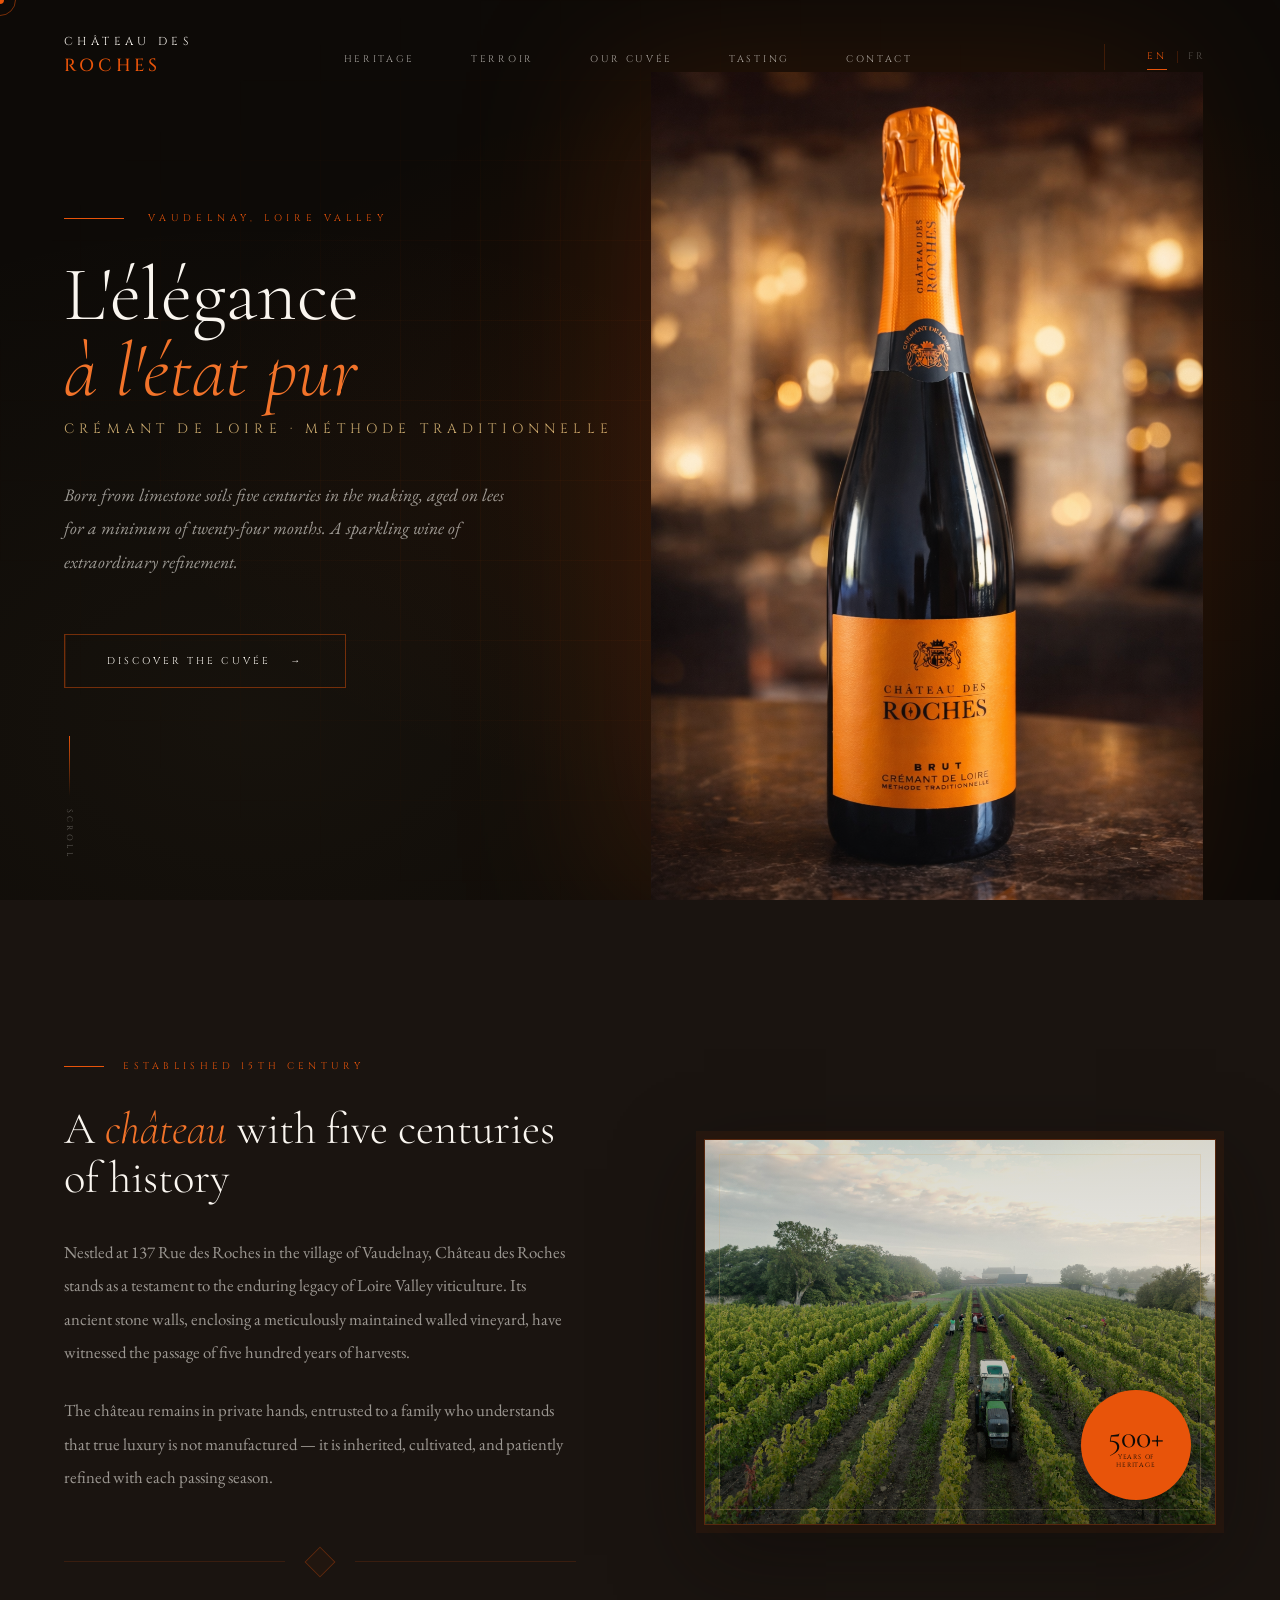
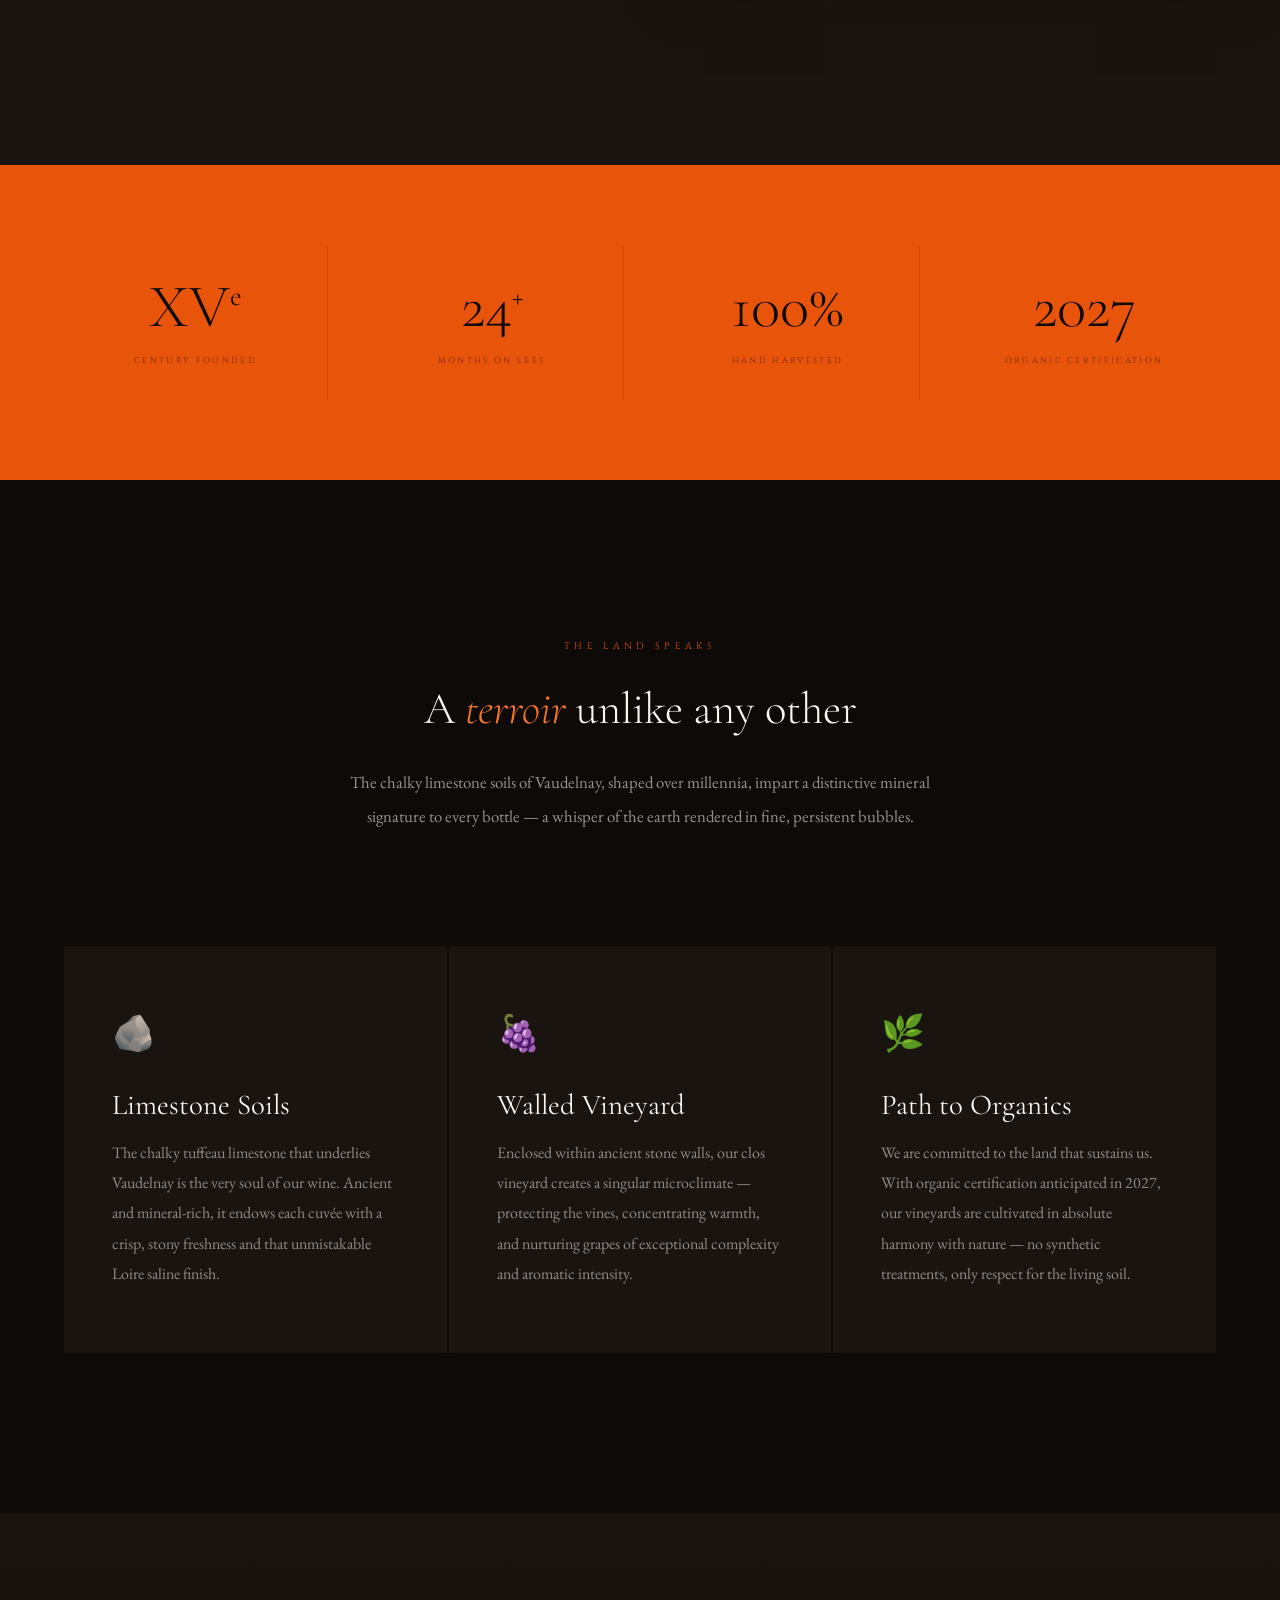
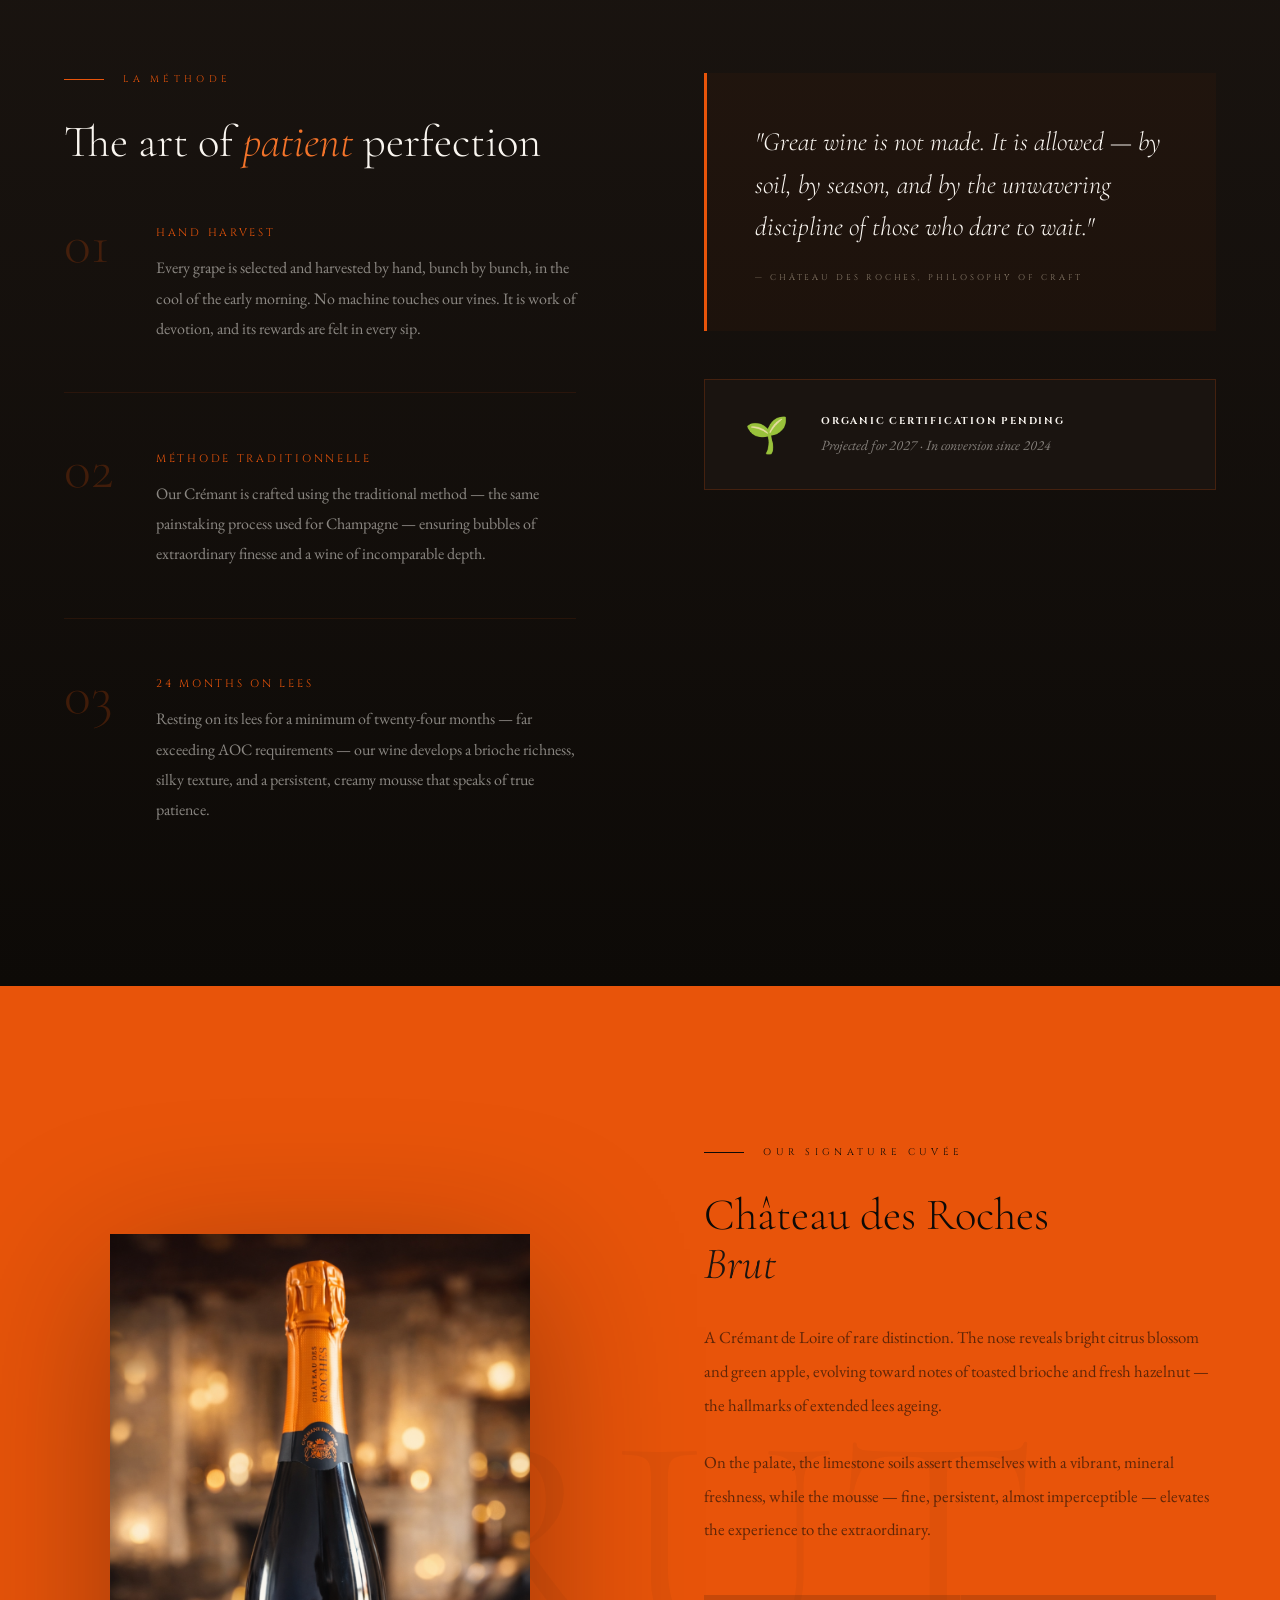
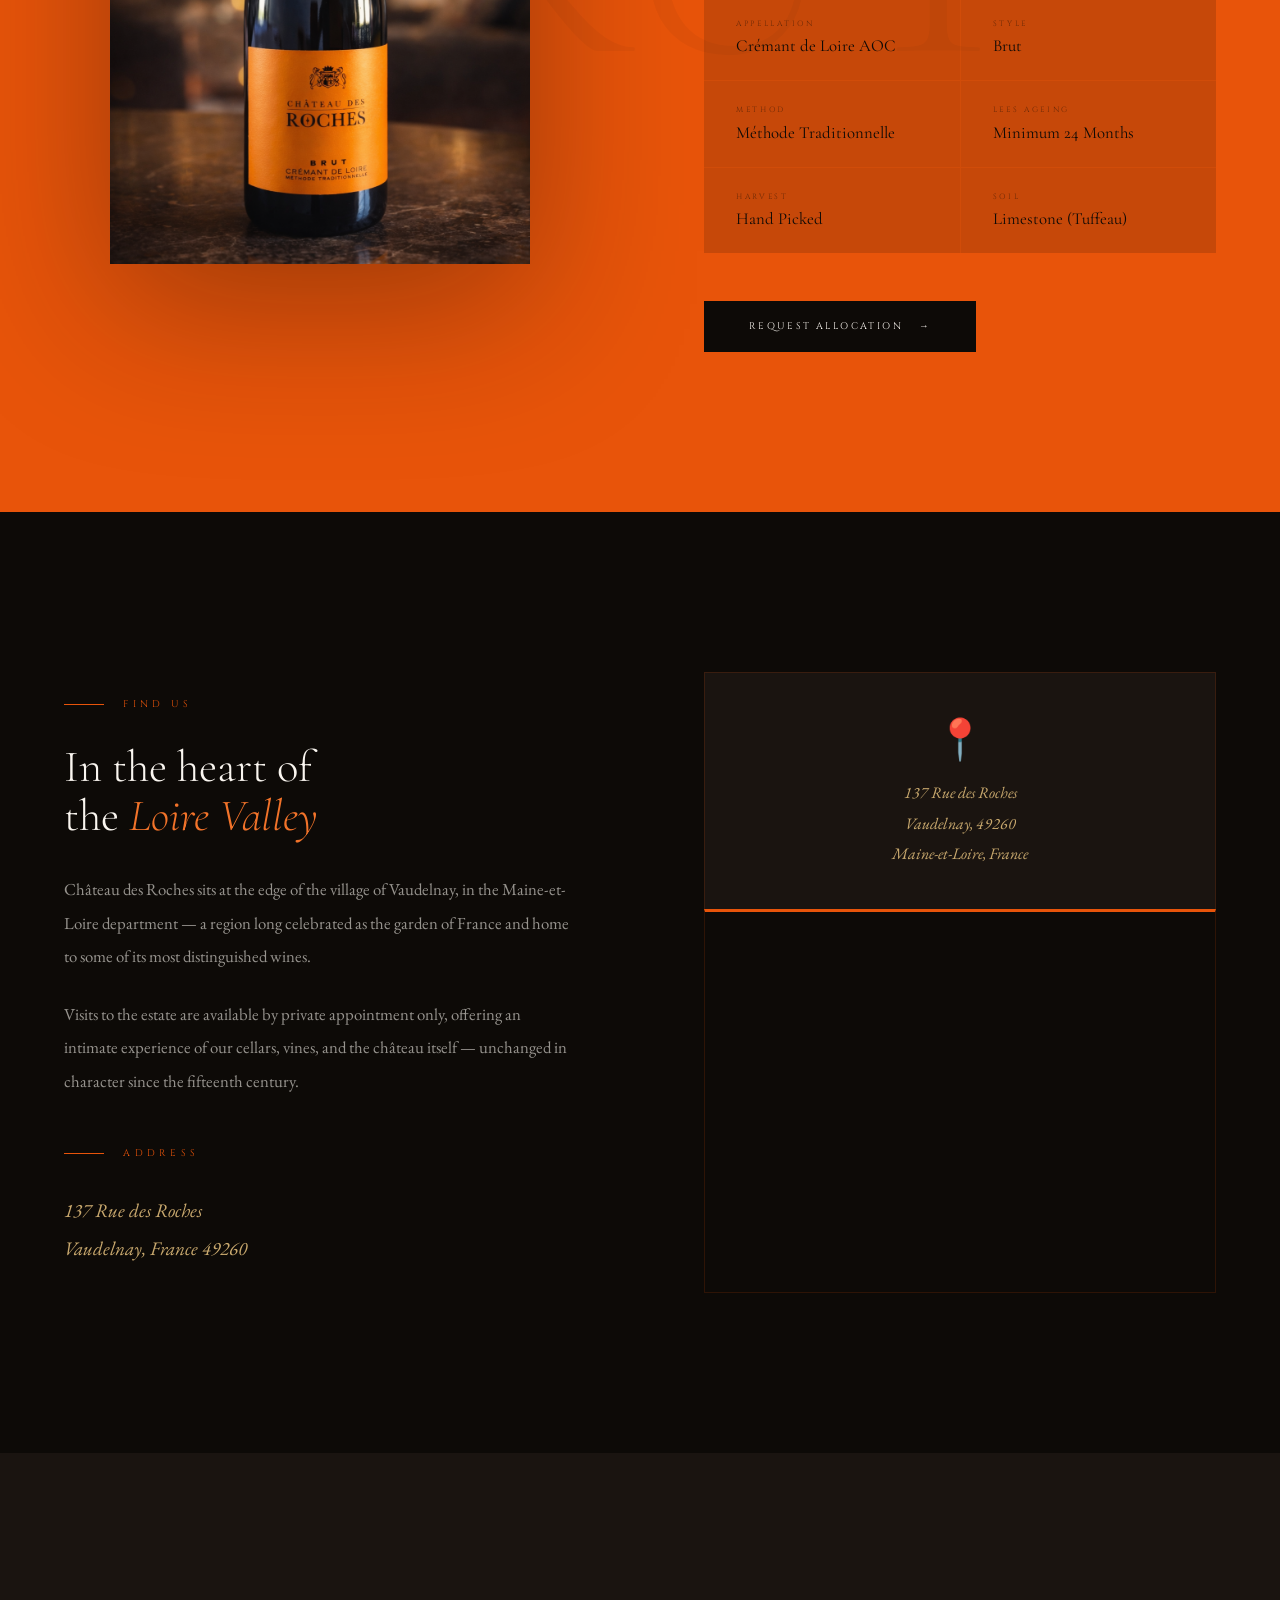
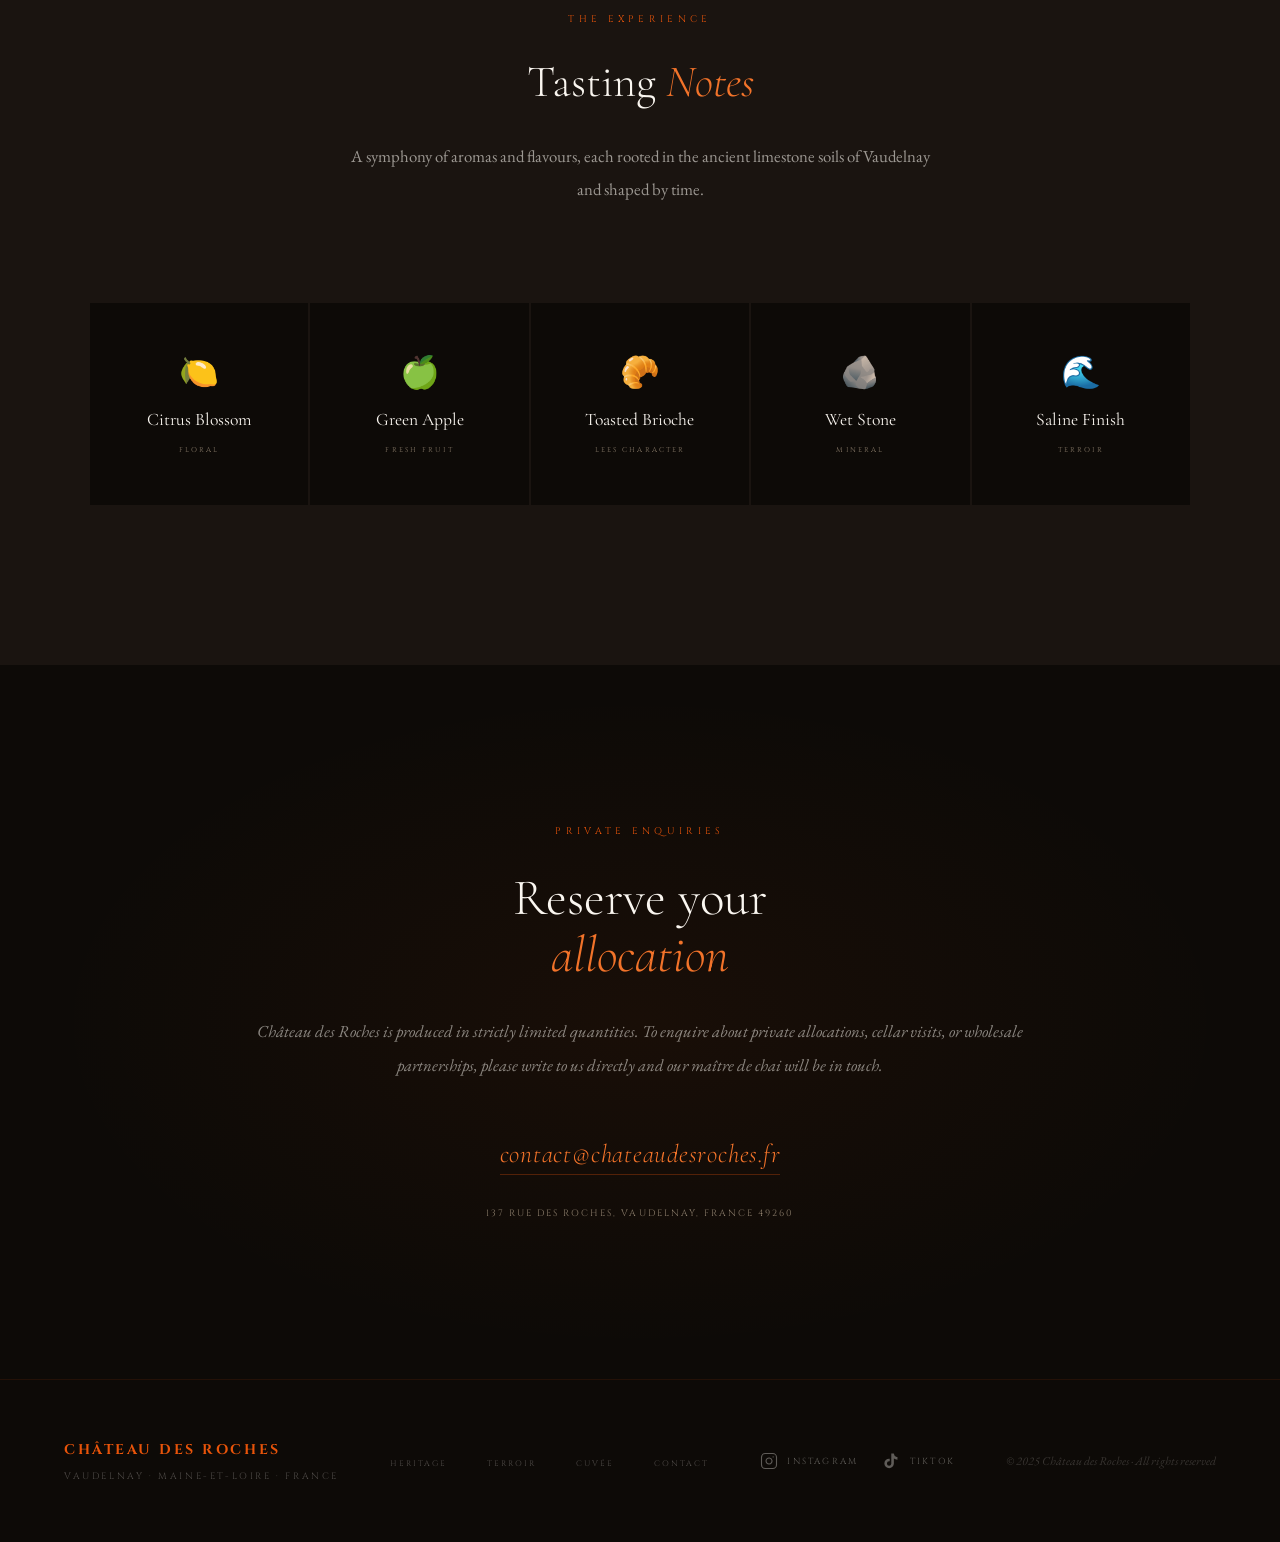
==== commit 27d8185c: "SEO: add JSON-LD, canonical, hreflang, OG complete, Twitter card, robots, geo meta" ====
--- a/index.html
+++ b/index.html
@@ -2,21 +2,123 @@
 <html lang="en">
 <head>
   <meta charset="UTF-8">
+  <meta http-equiv="X-UA-Compatible" content="IE=edge">
   <meta name="viewport" content="width=device-width, initial-scale=1.0, minimum-scale=1.0">
   <meta name="theme-color" content="#0D0A07">
   <meta name="apple-mobile-web-app-capable" content="yes">
   <meta name="apple-mobile-web-app-status-bar-style" content="black-translucent">
-  <!-- IE compatibility -->
-  <meta http-equiv="X-UA-Compatible" content="IE=edge">
-  <meta name="description" content="Château des Roches — Crémant de Loire. A 15th-century privately owned estate producing exquisite Brut Crémant de Loire by méthode traditionnelle from limestone soils in Vaudelnay, France.">
-  <meta name="keywords" content="Crémant de Loire, Château des Roches, Vaudelnay, sparkling wine, méthode traditionnelle, Loire Valley">
-  <meta property="og:title" content="Château des Roches — Crémant de Loire">
-  <meta property="og:description" content="Born from limestone soils five centuries in the making, aged on lees for a minimum of twenty-four months.">
-  <meta property="og:image" content="images/Chateau_des_Roches_Bottle.PNG">
-  <title>Château des Roches — Crémant de Loire</title>
+
+  <!-- ═══ PRIMARY SEO ═══════════════════════════════════════════ -->
+  <title>Château des Roches — Crémant de Loire Brut | Vaudelnay, France</title>
+  <meta name="description" content="Château des Roches produces an exceptional Brut Crémant de Loire by méthode traditionnelle at our 15th-century walled estate in Vaudelnay, Loire Valley. Aged 24 months on lees on limestone soils. Private allocations available.">
+  <meta name="keywords" content="Château des Roches, Chateau des Roches, Crémant de Loire, Cremant de Loire, vin effervescent Loire, sparkling wine Loire Valley, Vaudelnay, méthode traditionnelle, vin biologique Loire, organic wine Loire, Brut Crémant, Maine-et-Loire wine">
+  <meta name="robots" content="index, follow, max-snippet:-1, max-image-preview:large, max-video-preview:-1">
+  <meta name="author" content="Château des Roches">
+  <meta name="geo.region" content="FR-PDL">
+  <meta name="geo.placename" content="Vaudelnay, Maine-et-Loire, France">
+  <meta name="geo.position" content="47.1589;-0.1412">
+  <meta name="ICBM" content="47.1589, -0.1412">
+
+  <!-- ═══ CANONICAL & HREFLANG ══════════════════════════════════ -->
+  <link rel="canonical" href="https://chateaudesroches.fr/">
+  <link rel="alternate" hreflang="en" href="https://chateaudesroches.fr/">
+  <link rel="alternate" hreflang="fr" href="https://chateaudesroches.fr/">
+  <link rel="alternate" hreflang="x-default" href="https://chateaudesroches.fr/">
+
+  <!-- ═══ OPEN GRAPH (Facebook, LinkedIn, WhatsApp) ═════════════ -->
+  <meta property="og:type" content="website">
+  <meta property="og:site_name" content="Château des Roches">
+  <meta property="og:title" content="Château des Roches — Crémant de Loire Brut">
+  <meta property="og:description" content="A 15th-century walled estate in Vaudelnay producing an exceptional Brut Crémant de Loire. Aged 24 months on limestone lees. Private allocations available.">
+  <meta property="og:url" content="https://chateaudesroches.fr/">
+  <meta property="og:image" content="https://chateaudesroches.fr/images/Chateau_des_Roches_Bottle.PNG">
+  <meta property="og:image:alt" content="Château des Roches Brut Crémant de Loire bottle">
+  <meta property="og:image:width" content="1200">
+  <meta property="og:image:height" content="1600">
+  <meta property="og:locale" content="en_GB">
+  <meta property="og:locale:alternate" content="fr_FR">
+
+  <!-- ═══ TWITTER / X CARD ══════════════════════════════════════ -->
+  <meta name="twitter:card" content="summary_large_image">
+  <meta name="twitter:title" content="Château des Roches — Crémant de Loire Brut">
+  <meta name="twitter:description" content="A 15th-century walled estate in Vaudelnay producing an exceptional Brut Crémant de Loire. Aged 24 months on limestone lees.">
+  <meta name="twitter:image" content="https://chateaudesroches.fr/images/Chateau_des_Roches_Bottle.PNG">
+
+  <!-- ═══ JSON-LD STRUCTURED DATA ═══════════════════════════════ -->
+  <script type="application/ld+json">
+  {
+    "@context": "https://schema.org",
+    "@graph": [
+      {
+        "@type": "Winery",
+        "@id": "https://chateaudesroches.fr/#winery",
+        "name": "Château des Roches",
+        "alternateName": ["Chateau des Roches", "Château des Roches Vaudelnay"],
+        "description": "A 15th-century privately owned walled estate in Vaudelnay, Loire Valley, producing exquisite Brut Crémant de Loire by méthode traditionnelle from limestone soils, aged a minimum of 24 months on lees.",
+        "url": "https://chateaudesroches.fr",
+        "logo": "https://chateaudesroches.fr/images/Chateau_des_Roches_Bottle.PNG",
+        "image": [
+          "https://chateaudesroches.fr/images/Chateau_des_Roches_Bottle.PNG",
+          "https://chateaudesroches.fr/images/Vendanges_Drone.JPG"
+        ],
+        "foundingDate": "1400",
+        "address": {
+          "@type": "PostalAddress",
+          "streetAddress": "137 Rue des Roches",
+          "addressLocality": "Vaudelnay",
+          "postalCode": "49260",
+          "addressCountry": "FR",
+          "addressRegion": "Pays de la Loire"
+        },
+        "geo": {
+          "@type": "GeoCoordinates",
+          "latitude": 47.1589,
+          "longitude": -0.1412
+        },
+        "email": "contact@chateaudesroches.fr",
+        "sameAs": [
+          "https://www.instagram.com/chateaudesroches",
+          "https://www.tiktok.com/@chateaudesroches"
+        ],
+        "hasMap": "https://maps.google.com/maps?q=137+Rue+des+Roches,+Vaudelnay,+49260,+France"
+      },
+      {
+        "@type": "Product",
+        "@id": "https://chateaudesroches.fr/#product",
+        "name": "Château des Roches Brut Crémant de Loire",
+        "description": "An exceptional Brut Crémant de Loire produced by méthode traditionnelle from hand-harvested grapes on limestone soils in Vaudelnay. Aged minimum 24 months on lees, developing fine persistent bubbles, citrus blossom, toasted brioche and a distinctive mineral saline finish.",
+        "brand": { "@type": "Brand", "name": "Château des Roches" },
+        "manufacturer": { "@id": "https://chateaudesroches.fr/#winery" },
+        "image": "https://chateaudesroches.fr/images/Chateau_des_Roches_Bottle.PNG",
+        "category": "Crémant de Loire AOC",
+        "countryOfOrigin": "FR",
+        "additionalProperty": [
+          { "@type": "PropertyValue", "name": "Appellation", "value": "Crémant de Loire AOC" },
+          { "@type": "PropertyValue", "name": "Style", "value": "Brut" },
+          { "@type": "PropertyValue", "name": "Method", "value": "Méthode Traditionnelle" },
+          { "@type": "PropertyValue", "name": "Lees Ageing", "value": "Minimum 24 months" },
+          { "@type": "PropertyValue", "name": "Harvest", "value": "Hand picked" },
+          { "@type": "PropertyValue", "name": "Soil", "value": "Limestone (Tuffeau)" }
+        ]
+      },
+      {
+        "@type": "WebSite",
+        "@id": "https://chateaudesroches.fr/#website",
+        "url": "https://chateaudesroches.fr",
+        "name": "Château des Roches",
+        "description": "Official website of Château des Roches — Crémant de Loire, Vaudelnay",
+        "inLanguage": ["en", "fr"],
+        "publisher": { "@id": "https://chateaudesroches.fr/#winery" }
+      }
+    ]
+  }
+  </script>
+
+  <!-- ═══ STYLESHEETS ════════════════════════════════════════════ -->
   <link rel="stylesheet" href="css/style.css">
   <link rel="stylesheet" href="css/animations.css">
   <link rel="preconnect" href="https://fonts.googleapis.com">
+  <link rel="dns-prefetch" href="https://fonts.googleapis.com">
   <link href="https://fonts.googleapis.com/css2?family=Cormorant+Garamond:ital,wght@0,300;0,400;0,500;1,300;1,400&family=Cinzel:wght@300;400;500&family=EB+Garamond:ital,wght@0,400;0,500;1,400&display=swap" rel="stylesheet">
 </head>
 <body>
@@ -168,7 +270,7 @@
         </div>
         <div class="terroir-card reveal reveal-delay-2">
           <span class="terroir-icon">🌿</span>
-          <h3 class="terroir-card-title" data-en="Path to Organic" data-fr="En Route vers le Bio">Path to Organic</h3>
+          <h3 class="terroir-card-title" data-en="Path to Organics" data-fr="En Route vers le Bio">Path to Organics</h3>
           <p class="terroir-card-body" data-en="We are committed to the land that sustains us. With organic certification anticipated in 2027, our vineyards are cultivated in absolute harmony with nature — no synthetic treatments, only respect for the living soil." data-fr="Nous nous engageons envers la terre qui nous nourrit. La certification biologique étant attendue pour 2027, nos vignobles sont cultivés en parfaite harmonie avec la nature — sans traitements synthétiques, dans le seul respect du sol vivant.">
             We are committed to the land that sustains us. With organic certification
             anticipated in 2027, our vineyards are cultivated in absolute harmony
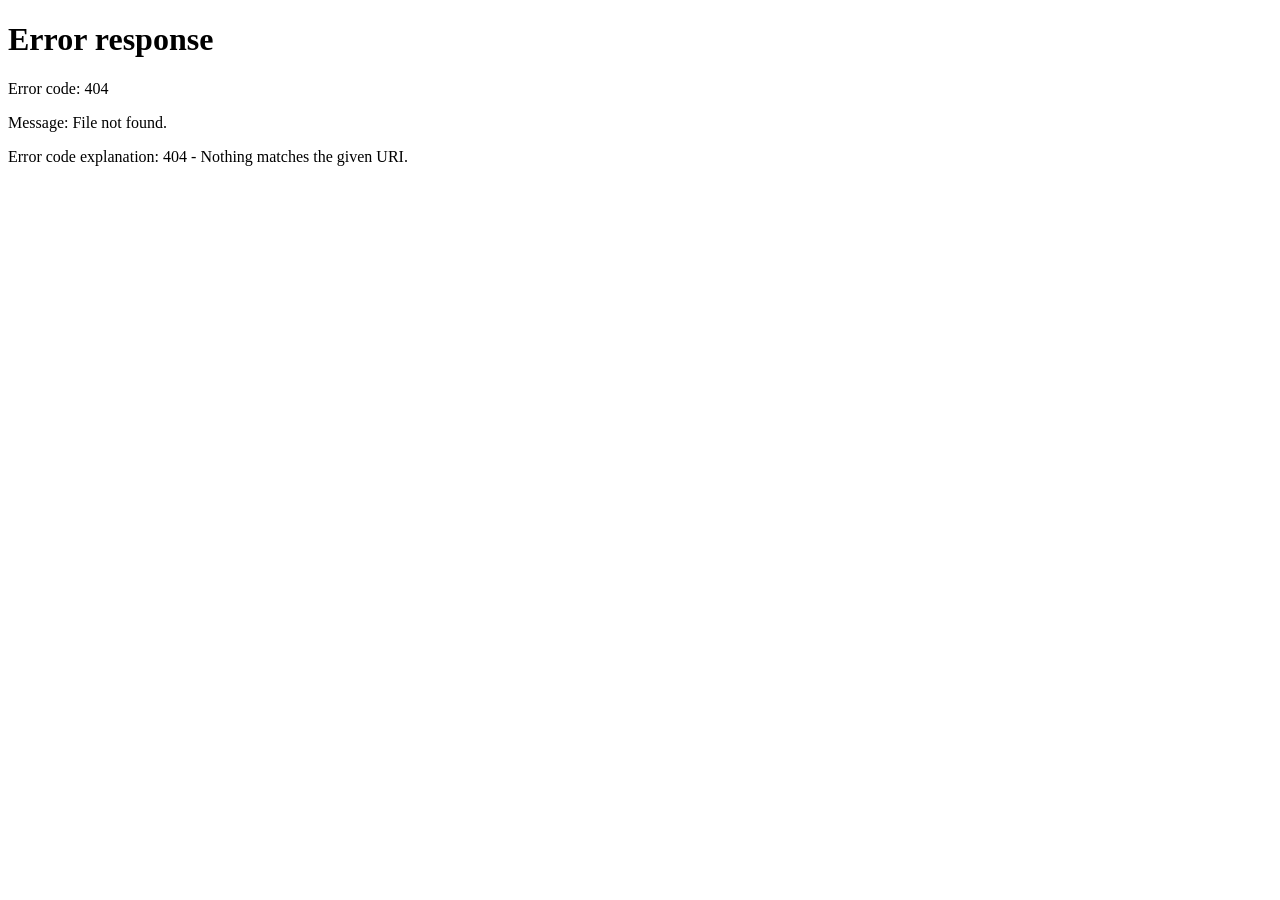
==== commit 830bba3a: "Root: smart language redirect to /en/ or /fr/" ====
--- a/index.html
+++ b/index.html
@@ -3,536 +3,25 @@
 <head>
   <meta charset="UTF-8">
   <meta http-equiv="X-UA-Compatible" content="IE=edge">
-  <meta name="viewport" content="width=device-width, initial-scale=1.0, minimum-scale=1.0">
-  <meta name="theme-color" content="#0D0A07">
-  <meta name="apple-mobile-web-app-capable" content="yes">
-  <meta name="apple-mobile-web-app-status-bar-style" content="black-translucent">
-
-  <!-- ═══ PRIMARY SEO ═══════════════════════════════════════════ -->
-  <title>Château des Roches — Crémant de Loire Brut | Vaudelnay, France</title>
-  <meta name="description" content="Château des Roches produces an exceptional Brut Crémant de Loire by méthode traditionnelle at our 15th-century walled estate in Vaudelnay, Loire Valley. Aged 24 months on lees on limestone soils. Private allocations available.">
-  <meta name="keywords" content="Château des Roches, Chateau des Roches, Crémant de Loire, Cremant de Loire, vin effervescent Loire, sparkling wine Loire Valley, Vaudelnay, méthode traditionnelle, vin biologique Loire, organic wine Loire, Brut Crémant, Maine-et-Loire wine">
-  <meta name="robots" content="index, follow, max-snippet:-1, max-image-preview:large, max-video-preview:-1">
-  <meta name="author" content="Château des Roches">
-  <meta name="geo.region" content="FR-PDL">
-  <meta name="geo.placename" content="Vaudelnay, Maine-et-Loire, France">
-  <meta name="geo.position" content="47.1589;-0.1412">
-  <meta name="ICBM" content="47.1589, -0.1412">
-
-  <!-- ═══ CANONICAL & HREFLANG ══════════════════════════════════ -->
-  <link rel="canonical" href="https://chateaudesroches.fr/">
-  <link rel="alternate" hreflang="en" href="https://chateaudesroches.fr/">
-  <link rel="alternate" hreflang="fr" href="https://chateaudesroches.fr/">
-  <link rel="alternate" hreflang="x-default" href="https://chateaudesroches.fr/">
-
-  <!-- ═══ OPEN GRAPH (Facebook, LinkedIn, WhatsApp) ═════════════ -->
-  <meta property="og:type" content="website">
-  <meta property="og:site_name" content="Château des Roches">
-  <meta property="og:title" content="Château des Roches — Crémant de Loire Brut">
-  <meta property="og:description" content="A 15th-century walled estate in Vaudelnay producing an exceptional Brut Crémant de Loire. Aged 24 months on limestone lees. Private allocations available.">
-  <meta property="og:url" content="https://chateaudesroches.fr/">
-  <meta property="og:image" content="https://chateaudesroches.fr/images/Chateau_des_Roches_Bottle.PNG">
-  <meta property="og:image:alt" content="Château des Roches Brut Crémant de Loire bottle">
-  <meta property="og:image:width" content="1200">
-  <meta property="og:image:height" content="1600">
-  <meta property="og:locale" content="en_GB">
-  <meta property="og:locale:alternate" content="fr_FR">
-
-  <!-- ═══ TWITTER / X CARD ══════════════════════════════════════ -->
-  <meta name="twitter:card" content="summary_large_image">
-  <meta name="twitter:title" content="Château des Roches — Crémant de Loire Brut">
-  <meta name="twitter:description" content="A 15th-century walled estate in Vaudelnay producing an exceptional Brut Crémant de Loire. Aged 24 months on limestone lees.">
-  <meta name="twitter:image" content="https://chateaudesroches.fr/images/Chateau_des_Roches_Bottle.PNG">
-
-  <!-- ═══ JSON-LD STRUCTURED DATA ═══════════════════════════════ -->
-  <script type="application/ld+json">
-  {
-    "@context": "https://schema.org",
-    "@graph": [
-      {
-        "@type": "Winery",
-        "@id": "https://chateaudesroches.fr/#winery",
-        "name": "Château des Roches",
-        "alternateName": ["Chateau des Roches", "Château des Roches Vaudelnay"],
-        "description": "A 15th-century privately owned walled estate in Vaudelnay, Loire Valley, producing exquisite Brut Crémant de Loire by méthode traditionnelle from limestone soils, aged a minimum of 24 months on lees.",
-        "url": "https://chateaudesroches.fr",
-        "logo": "https://chateaudesroches.fr/images/Chateau_des_Roches_Bottle.PNG",
-        "image": [
-          "https://chateaudesroches.fr/images/Chateau_des_Roches_Bottle.PNG",
-          "https://chateaudesroches.fr/images/Vendanges_Drone.JPG"
-        ],
-        "foundingDate": "1400",
-        "address": {
-          "@type": "PostalAddress",
-          "streetAddress": "137 Rue des Roches",
-          "addressLocality": "Vaudelnay",
-          "postalCode": "49260",
-          "addressCountry": "FR",
-          "addressRegion": "Pays de la Loire"
-        },
-        "geo": {
-          "@type": "GeoCoordinates",
-          "latitude": 47.1589,
-          "longitude": -0.1412
-        },
-        "email": "contact@chateaudesroches.fr",
-        "sameAs": [
-          "https://www.instagram.com/chateaudesroches",
-          "https://www.tiktok.com/@chateaudesroches"
-        ],
-        "hasMap": "https://maps.google.com/maps?q=137+Rue+des+Roches,+Vaudelnay,+49260,+France"
-      },
-      {
-        "@type": "Product",
-        "@id": "https://chateaudesroches.fr/#product",
-        "name": "Château des Roches Brut Crémant de Loire",
-        "description": "An exceptional Brut Crémant de Loire produced by méthode traditionnelle from hand-harvested grapes on limestone soils in Vaudelnay. Aged minimum 24 months on lees, developing fine persistent bubbles, citrus blossom, toasted brioche and a distinctive mineral saline finish.",
-        "brand": { "@type": "Brand", "name": "Château des Roches" },
-        "manufacturer": { "@id": "https://chateaudesroches.fr/#winery" },
-        "image": "https://chateaudesroches.fr/images/Chateau_des_Roches_Bottle.PNG",
-        "category": "Crémant de Loire AOC",
-        "countryOfOrigin": "FR",
-        "additionalProperty": [
-          { "@type": "PropertyValue", "name": "Appellation", "value": "Crémant de Loire AOC" },
-          { "@type": "PropertyValue", "name": "Style", "value": "Brut" },
-          { "@type": "PropertyValue", "name": "Method", "value": "Méthode Traditionnelle" },
-          { "@type": "PropertyValue", "name": "Lees Ageing", "value": "Minimum 24 months" },
-          { "@type": "PropertyValue", "name": "Harvest", "value": "Hand picked" },
-          { "@type": "PropertyValue", "name": "Soil", "value": "Limestone (Tuffeau)" }
-        ]
-      },
-      {
-        "@type": "WebSite",
-        "@id": "https://chateaudesroches.fr/#website",
-        "url": "https://chateaudesroches.fr",
-        "name": "Château des Roches",
-        "description": "Official website of Château des Roches — Crémant de Loire, Vaudelnay",
-        "inLanguage": ["en", "fr"],
-        "publisher": { "@id": "https://chateaudesroches.fr/#winery" }
-      }
-    ]
-  }
+  <!-- Auto-redirect to /en/ as default. Google will follow hreflang for French users. -->
+  <meta http-equiv="refresh" content="0; url=/en/">
+  <link rel="canonical" href="https://chateaudesroches.fr/en/">
+  <link rel="alternate" hreflang="en" href="https://chateaudesroches.fr/en/">
+  <link rel="alternate" hreflang="fr" href="https://chateaudesroches.fr/fr/">
+  <link rel="alternate" hreflang="x-default" href="https://chateaudesroches.fr/en/">
+  <title>Château des Roches — Crémant de Loire</title>
+  <script>
+    // Respect browser language preference
+    var lang = (navigator.language || navigator.userLanguage || 'en').toLowerCase();
+    if (lang.indexOf('fr') === 0) {
+      window.location.replace('/fr/');
+    } else {
+      window.location.replace('/en/');
+    }
   </script>
-
-  <!-- ═══ STYLESHEETS ════════════════════════════════════════════ -->
-  <link rel="stylesheet" href="css/style.css">
-  <link rel="stylesheet" href="css/animations.css">
-  <link rel="preconnect" href="https://fonts.googleapis.com">
-  <link rel="dns-prefetch" href="https://fonts.googleapis.com">
-  <link href="https://fonts.googleapis.com/css2?family=Cormorant+Garamond:ital,wght@0,300;0,400;0,500;1,300;1,400&family=Cinzel:wght@300;400;500&family=EB+Garamond:ital,wght@0,400;0,500;1,400&display=swap" rel="stylesheet">
 </head>
 <body>
-
-  <div class="cursor" id="cursor"></div>
-  <div class="cursor-ring" id="cursorRing"></div>
-
-  <!-- ═══════════════════════════════════════ NAVIGATION -->
-  <nav id="nav">
-    <a href="#" class="nav-logo">
-      Château des
-      <span>Roches</span>
-    </a>
-    <button class="nav-toggle" id="navToggle" aria-label="Toggle menu">
-      <span></span><span></span><span></span>
-    </button>
-    <ul class="nav-links" id="navLinks">
-      <li><a href="#heritage" data-en="Heritage" data-fr="Patrimoine">Heritage</a></li>
-      <li><a href="#terroir" data-en="Terroir" data-fr="Terroir">Terroir</a></li>
-      <li><a href="#cuvee" data-en="Our Cuvée" data-fr="Notre Cuvée">Our Cuvée</a></li>
-      <li><a href="#tasting" data-en="Tasting" data-fr="Dégustation">Tasting</a></li>
-      <li><a href="#contact" data-en="Contact" data-fr="Contact">Contact</a></li>
-    </ul>
-    <div class="lang-switcher">
-      <button class="lang-btn active" id="langEN" aria-label="Switch to English">EN</button>
-      <span class="lang-divider"></span>
-      <button class="lang-btn" id="langFR" aria-label="Passer en français">FR</button>
-    </div>
-  </nav>
-
-  <!-- ═══════════════════════════════════════ HERO -->
-  <section class="hero" id="home">
-    <div class="hero-bg"></div>
-    <div class="hero-lines"></div>
-    <div class="hero-content">
-      <p class="hero-eyebrow" data-en="Vaudelnay, Loire Valley" data-fr="Vaudelnay, Vallée de la Loire">Vaudelnay, Loire Valley</p>
-      <h1 class="hero-title">
-        L'élégance<br>
-        <em>à l'état pur</em>
-      </h1>
-      <p class="hero-subtitle" data-en="Crémant de Loire · Méthode Traditionnelle" data-fr="Crémant de Loire · Méthode Traditionnelle">Crémant de Loire · Méthode Traditionnelle</p>
-      <p class="hero-desc" data-en="Born from limestone soils five centuries in the making, aged on lees for a minimum of twenty-four months. A sparkling wine of extraordinary refinement." data-fr="Né de sols calcaires façonnés en cinq siècles, élevé sur lies pendant vingt-quatre mois minimum. Un vin effervescent d'une raffinement extraordinaire.">
-        Born from limestone soils five centuries in the making,
-        aged on lees for a minimum of twenty-four months.
-        A sparkling wine of extraordinary refinement.
-      </p>
-      <a href="#cuvee" class="hero-cta">
-        <span data-en="Discover the Cuvée" data-fr="Découvrir la Cuvée">Discover the Cuvée</span>
-        <span class="hero-cta-arrow">→</span>
-      </a>
-    </div>
-    <div class="hero-bottle">
-      <img src="images/Chateau_des_Roches_Bottle.PNG" alt="Château des Roches Brut Crémant de Loire">
-    </div>
-    <div class="scroll-indicator">
-      <div class="scroll-line"></div>
-      <span data-en="Scroll" data-fr="Défiler">Scroll</span>
-    </div>
-  </section>
-
-  <!-- ═══════════════════════════════════════ HERITAGE -->
-  <section class="heritage" id="heritage">
-    <div class="heritage-grid">
-      <div class="reveal">
-        <p class="section-label" data-en="Established 15th Century" data-fr="Fondé au XVe Siècle">Established 15th Century</p>
-        <h2 class="section-title" data-en="A <em>château</em> with five centuries of history" data-fr="Un <em>château</em> aux cinq siècles d'histoire">A <em>château</em> with five centuries of history</h2>
-        <p class="section-body" data-en="Nestled at 137 Rue des Roches in the village of Vaudelnay, Château des Roches stands as a testament to the enduring legacy of Loire Valley viticulture. Its ancient stone walls, enclosing a meticulously maintained walled vineyard, have witnessed the passage of five hundred years of harvests." data-fr="Niché au 137 Rue des Roches dans le village de Vaudelnay, le Château des Roches témoigne de l'héritage durable de la viticulture ligérienne. Ses antiques murs de pierre, encerclant un vignoble clos méticuleusement entretenu, ont assisté au passage de cinq cents vendanges.">
-          Nestled at 137 Rue des Roches in the village of Vaudelnay, Château des Roches
-          stands as a testament to the enduring legacy of Loire Valley viticulture.
-          Its ancient stone walls, enclosing a meticulously maintained walled vineyard,
-          have witnessed the passage of five hundred years of harvests.
-        </p>
-        <p class="section-body" data-en="The château remains in private hands, entrusted to a family who understands that true luxury is not manufactured — it is inherited, cultivated, and patiently refined with each passing season." data-fr="Le château reste entre mains privées, confié à une famille qui comprend que le vrai luxe ne se fabrique pas — il s'hérite, se cultive et se perfectionne patiemment au fil des saisons.">
-          The château remains in private hands, entrusted to a family who understands
-          that true luxury is not manufactured — it is inherited, cultivated, and
-          patiently refined with each passing season.
-        </p>
-        <div class="divider">
-          <div class="divider-line"></div>
-          <div class="divider-icon"></div>
-          <div class="divider-line"></div>
-        </div>
-      </div>
-      <div class="heritage-visual reveal reveal-delay-2">
-        <div class="heritage-frame">
-          <img src="images/Vendanges_Drone.JPG" alt="Harvest at Château des Roches — hand-picked vendanges at dawn" class="heritage-img">
-          <div class="heritage-frame-overlay"></div>
-          <div class="heritage-badge">
-            <strong>500+</strong>
-            <span data-en="Years of Heritage" data-fr="Ans d'Histoire">Years of<br>Heritage</span>
-          </div>
-        </div>
-      </div>
-    </div>
-  </section>
-
-  <!-- ═══════════════════════════════════════ STATS -->
-  <div class="stats">
-    <div class="stats-inner">
-      <div class="stat-item reveal">
-        <span class="stat-number">XV<sup>e</sup></span>
-        <span class="stat-label" data-en="Century Founded" data-fr="Siècle de Fondation">Century Founded</span>
-      </div>
-      <div class="stat-item reveal reveal-delay-1">
-        <span class="stat-number">24<sup>+</sup></span>
-        <span class="stat-label" data-en="Months on Lees" data-fr="Mois sur Lies">Months on Lees</span>
-      </div>
-      <div class="stat-item reveal reveal-delay-2">
-        <span class="stat-number">100%</span>
-        <span class="stat-label" data-en="Hand Harvested" data-fr="Vendange Manuelle">Hand Harvested</span>
-      </div>
-      <div class="stat-item reveal reveal-delay-3">
-        <span class="stat-number">2027</span>
-        <span class="stat-label" data-en="Organic Certification" data-fr="Certification Bio">Organic Certification</span>
-      </div>
-    </div>
-  </div>
-
-  <!-- ═══════════════════════════════════════ TERROIR -->
-  <section class="terroir" id="terroir">
-    <div class="terroir-inner">
-      <div class="terroir-header reveal">
-        <p class="section-label section-label--center" data-en="The Land Speaks" data-fr="La Terre Parle">The Land Speaks</p>
-        <h2 class="section-title" data-en="A <em>terroir</em> unlike any other" data-fr="Un <em>terroir</em> unique au monde">A <em>terroir</em> unlike any other</h2>
-        <p class="section-body section-body--center" data-en="The chalky limestone soils of Vaudelnay, shaped over millennia, impart a distinctive mineral signature to every bottle — a whisper of the earth rendered in fine, persistent bubbles." data-fr="Les sols calcaires crayeux de Vaudelnay, façonnés sur des millénaires, confèrent à chaque bouteille une signature minérale distincte — un murmure de la terre exprimé en bulles fines et persistantes.">
-          The chalky limestone soils of Vaudelnay, shaped over millennia,
-          impart a distinctive mineral signature to every bottle — a whisper
-          of the earth rendered in fine, persistent bubbles.
-        </p>
-      </div>
-      <div class="terroir-cards">
-        <div class="terroir-card reveal">
-          <span class="terroir-icon">🪨</span>
-          <h3 class="terroir-card-title" data-en="Limestone Soils" data-fr="Sols Calcaires">Limestone Soils</h3>
-          <p class="terroir-card-body" data-en="The chalky tuffeau limestone that underlies Vaudelnay is the very soul of our wine. Ancient and mineral-rich, it endows each cuvée with a crisp, stony freshness and that unmistakable Loire saline finish." data-fr="Le tuffeau calcaire crayeux qui sous-tend Vaudelnay est l'âme même de notre vin. Ancien et riche en minéraux, il confère à chaque cuvée une fraîcheur croquante et pierreuse et cette finale saline inimitable de la Loire.">
-            The chalky tuffeau limestone that underlies Vaudelnay is the very soul of our wine.
-            Ancient and mineral-rich, it endows each cuvée with a crisp, stony freshness
-            and that unmistakable Loire saline finish.
-          </p>
-        </div>
-        <div class="terroir-card reveal reveal-delay-1">
-          <span class="terroir-icon">🍇</span>
-          <h3 class="terroir-card-title" data-en="Walled Vineyard" data-fr="Vignoble Clos">Walled Vineyard</h3>
-          <p class="terroir-card-body" data-en="Enclosed within ancient stone walls, our clos vineyard creates a singular microclimate — protecting the vines, concentrating warmth, and nurturing grapes of exceptional complexity and aromatic intensity." data-fr="Enclosed dans d'antiques murs de pierre, notre vignoble clos crée un microclimat singulier — protégeant les vignes, concentrant la chaleur et favorisant des raisins d'une complexité et d'une intensité aromatique exceptionnelles.">
-            Enclosed within ancient stone walls, our clos vineyard creates a singular
-            microclimate — protecting the vines, concentrating warmth, and nurturing
-            grapes of exceptional complexity and aromatic intensity.
-          </p>
-        </div>
-        <div class="terroir-card reveal reveal-delay-2">
-          <span class="terroir-icon">🌿</span>
-          <h3 class="terroir-card-title" data-en="Path to Organics" data-fr="En Route vers le Bio">Path to Organics</h3>
-          <p class="terroir-card-body" data-en="We are committed to the land that sustains us. With organic certification anticipated in 2027, our vineyards are cultivated in absolute harmony with nature — no synthetic treatments, only respect for the living soil." data-fr="Nous nous engageons envers la terre qui nous nourrit. La certification biologique étant attendue pour 2027, nos vignobles sont cultivés en parfaite harmonie avec la nature — sans traitements synthétiques, dans le seul respect du sol vivant.">
-            We are committed to the land that sustains us. With organic certification
-            anticipated in 2027, our vineyards are cultivated in absolute harmony
-            with nature — no synthetic treatments, only respect for the living soil.
-          </p>
-        </div>
-      </div>
-    </div>
-  </section>
-
-  <!-- ═══════════════════════════════════════ PROCESS -->
-  <section class="process" id="process">
-    <div class="process-inner">
-      <div>
-        <p class="section-label reveal" data-en="La Méthode" data-fr="La Méthode">La Méthode</p>
-        <h2 class="section-title reveal" data-en="The art of <em>patient</em> perfection" data-fr="L'art de la perfection <em>patiente</em>">The art of <em>patient</em> perfection</h2>
-        <div class="process-steps">
-          <div class="process-step reveal">
-            <span class="step-number">01</span>
-            <div>
-              <p class="step-title" data-en="Hand Harvest" data-fr="Vendange Manuelle">Hand Harvest</p>
-              <p class="step-body" data-en="Every grape is selected and harvested by hand, bunch by bunch, in the cool of the early morning. No machine touches our vines. It is work of devotion, and its rewards are felt in every sip." data-fr="Chaque raisin est sélectionné et récolté à la main, grappe par grappe, dans la fraîcheur du petit matin. Aucune machine ne touche nos vignes. C'est un travail de dévotion, dont les fruits se ressentent à chaque gorgée.">
-                Every grape is selected and harvested by hand, bunch by bunch,
-                in the cool of the early morning. No machine touches our vines.
-                It is work of devotion, and its rewards are felt in every sip.
-              </p>
-            </div>
-          </div>
-          <div class="process-step reveal reveal-delay-1">
-            <span class="step-number">02</span>
-            <div>
-              <p class="step-title" data-en="Méthode Traditionnelle" data-fr="Méthode Traditionnelle">Méthode Traditionnelle</p>
-              <p class="step-body" data-en="Our Crémant is crafted using the traditional method — the same painstaking process used for Champagne — ensuring bubbles of extraordinary finesse and a wine of incomparable depth." data-fr="Notre Crémant est élaboré selon la méthode traditionnelle — le même procédé minutieux utilisé pour le Champagne — garantissant des bulles d'une finesse extraordinaire et un vin d'une profondeur incomparable.">
-                Our Crémant is crafted using the traditional method — the same
-                painstaking process used for Champagne — ensuring bubbles of
-                extraordinary finesse and a wine of incomparable depth.
-              </p>
-            </div>
-          </div>
-          <div class="process-step reveal reveal-delay-2">
-            <span class="step-number">03</span>
-            <div>
-              <p class="step-title" data-en="24 Months on Lees" data-fr="24 Mois sur Lies">24 Months on Lees</p>
-              <p class="step-body" data-en="Resting on its lees for a minimum of twenty-four months — far exceeding AOC requirements — our wine develops a brioche richness, silky texture, and a persistent, creamy mousse that speaks of true patience." data-fr="Reposant sur ses lies pendant vingt-quatre mois minimum — bien au-delà des exigences de l'AOC — notre vin développe une richesse briochée, une texture soyeuse et une mousse persistante et crémeuse qui témoigne d'une véritable patience.">
-                Resting on its lees for a minimum of twenty-four months —
-                far exceeding AOC requirements — our wine develops a brioche
-                richness, silky texture, and a persistent, creamy mousse
-                that speaks of true patience.
-              </p>
-            </div>
-          </div>
-        </div>
-      </div>
-      <div class="process-visual reveal reveal-delay-1">
-        <div class="process-quote-block">
-          <p class="process-quote" data-en='"Great wine is not made. It is allowed — by soil, by season, and by the unwavering discipline of those who dare to wait."' data-fr='"Le grand vin ne se fait pas. Il se permet — par le sol, par la saison et par la discipline indéfectible de ceux qui osent attendre."'>
-            "Great wine is not made. It is allowed — by soil, by season,
-            and by the unwavering discipline of those who dare to wait."
-          </p>
-          <p class="process-quote-attr" data-en="— Château des Roches, Philosophy of Craft" data-fr="— Château des Roches, Philosophie du Savoir-Faire">— Château des Roches, Philosophy of Craft</p>
-        </div>
-        <div class="organic-badge">
-          <span class="organic-icon">🌱</span>
-          <div class="organic-text">
-            <strong data-en="Organic Certification Pending" data-fr="Certification Bio en Cours">Organic Certification Pending</strong>
-            <span data-en="Projected for 2027 · In conversion since 2024" data-fr="Prévue pour 2027 · En conversion depuis 2024">Projected for 2027 · In conversion since 2024</span>
-          </div>
-        </div>
-      </div>
-    </div>
-  </section>
-
-  <!-- ═══════════════════════════════════════ CUVÉE -->
-  <section class="cuvee" id="cuvee">
-    <div class="cuvee-inner">
-      <div class="cuvee-bottle reveal">
-        <img src="images/Chateau_des_Roches_Bottle.PNG" alt="Château des Roches Brut">
-      </div>
-      <div class="cuvee-info reveal reveal-delay-1">
-        <p class="section-label section-label--dark" data-en="Our Signature Cuvée" data-fr="Notre Cuvée Signature">Our Signature Cuvée</p>
-        <h2 class="section-title section-title--dark">Château des Roches<br><em class="em--dark">Brut</em></h2>
-        <p class="section-body section-body--dark" data-en="A Crémant de Loire of rare distinction. The nose reveals bright citrus blossom and green apple, evolving toward notes of toasted brioche and fresh hazelnut — the hallmarks of extended lees ageing." data-fr="Un Crémant de Loire d'une distinction rare. Le nez révèle des fleurs d'agrumes éclatantes et de la pomme verte, évoluant vers des notes de brioche grillée et de noisette fraîche — les marques d'un élevage prolongé sur lies.">
-          A Crémant de Loire of rare distinction. The nose reveals bright
-          citrus blossom and green apple, evolving toward notes of toasted
-          brioche and fresh hazelnut — the hallmarks of extended lees ageing.
-        </p>
-        <p class="section-body section-body--dark" data-en="On the palate, the limestone soils assert themselves with a vibrant, mineral freshness, while the mousse — fine, persistent, almost imperceptible — elevates the experience to the extraordinary." data-fr="En bouche, les sols calcaires s'affirment avec une fraîcheur minérale vibrante, tandis que la mousse — fine, persistante, presque imperceptible — élève l'expérience vers l'extraordinaire.">
-          On the palate, the limestone soils assert themselves with a vibrant,
-          mineral freshness, while the mousse — fine, persistent, almost
-          imperceptible — elevates the experience to the extraordinary.
-        </p>
-        <div class="cuvee-specs">
-          <div class="spec-item">
-            <p class="spec-label" data-en="Appellation" data-fr="Appellation">Appellation</p>
-            <p class="spec-value">Crémant de Loire AOC</p>
-          </div>
-          <div class="spec-item">
-            <p class="spec-label" data-en="Style" data-fr="Style">Style</p>
-            <p class="spec-value">Brut</p>
-          </div>
-          <div class="spec-item">
-            <p class="spec-label" data-en="Method" data-fr="Méthode">Method</p>
-            <p class="spec-value" data-en="Méthode Traditionnelle" data-fr="Méthode Traditionnelle">Méthode Traditionnelle</p>
-          </div>
-          <div class="spec-item">
-            <p class="spec-label" data-en="Lees Ageing" data-fr="Élevage sur Lies">Lees Ageing</p>
-            <p class="spec-value" data-en="Minimum 24 Months" data-fr="Minimum 24 Mois">Minimum 24 Months</p>
-          </div>
-          <div class="spec-item">
-            <p class="spec-label" data-en="Harvest" data-fr="Vendange">Harvest</p>
-            <p class="spec-value" data-en="Hand Picked" data-fr="Manuelle">Hand Picked</p>
-          </div>
-          <div class="spec-item">
-            <p class="spec-label" data-en="Soil" data-fr="Sol">Soil</p>
-            <p class="spec-value" data-en="Limestone (Tuffeau)" data-fr="Calcaire (Tuffeau)">Limestone (Tuffeau)</p>
-          </div>
-        </div>
-        <a href="#contact" class="cuvee-btn">
-          <span data-en="Request Allocation" data-fr="Demander une Allocation">Request Allocation</span>
-          <span>→</span>
-        </a>
-      </div>
-    </div>
-  </section>
-
-  <!-- ═══════════════════════════════════════ LOCATION -->
-  <section class="location" id="location">
-    <div class="location-inner">
-      <div class="reveal">
-        <p class="section-label" data-en="Find Us" data-fr="Nous Trouver">Find Us</p>
-        <h2 class="section-title" data-en="In the heart of<br>the <em>Loire Valley</em>" data-fr="Au cœur de<br>la <em>Vallée de la Loire</em>">In the heart of<br>the <em>Loire Valley</em></h2>
-        <p class="section-body" data-en="Château des Roches sits at the edge of the village of Vaudelnay, in the Maine-et-Loire department — a region long celebrated as the garden of France and home to some of its most distinguished wines." data-fr="Le Château des Roches est situé à l'orée du village de Vaudelnay, dans le département du Maine-et-Loire — une région longtemps célébrée comme le jardin de la France et berceau de certains de ses vins les plus illustres.">
-          Château des Roches sits at the edge of the village of Vaudelnay,
-          in the Maine-et-Loire department — a region long celebrated as
-          the garden of France and home to some of its most distinguished wines.
-        </p>
-        <p class="section-body" data-en="Visits to the estate are available by private appointment only, offering an intimate experience of our cellars, vines, and the château itself — unchanged in character since the fifteenth century." data-fr="Les visites du domaine se font sur rendez-vous privé uniquement, offrant une expérience intime de nos caves, de nos vignes et du château lui-même — inchangé dans son caractère depuis le XVe siècle.">
-          Visits to the estate are available by private appointment only,
-          offering an intimate experience of our cellars, vines, and the
-          château itself — unchanged in character since the fifteenth century.
-        </p>
-        <div class="location-address">
-          <p class="section-label" data-en="Address" data-fr="Adresse">Address</p>
-          <address>
-            137 Rue des Roches<br>
-            Vaudelnay, France 49260
-          </address>
-        </div>
-      </div>
-      <div class="map-wrapper reveal reveal-delay-1">
-        <div class="map-pin-area">
-          <span class="map-pin">📍</span>
-          <p class="map-address">
-            137 Rue des Roches<br>
-            Vaudelnay, 49260<br>
-            Maine-et-Loire, France
-          </p>
-        </div>
-        <div class="map-embed">
-          <iframe
-            src="https://maps.google.com/maps?q=137+Rue+des+Roches,+Vaudelnay,+49260,+France&t=&z=15&ie=UTF8&iwloc=&output=embed"
-            width="100%"
-            height="380"
-            style="border:0;"
-            allowfullscreen=""
-            loading="lazy"
-            referrerpolicy="no-referrer-when-downgrade"
-            title="Château des Roches location">
-          </iframe>
-        </div>
-      </div>
-    </div>
-  </section>
-
-  <!-- ═══════════════════════════════════════ TASTING -->
-  <section class="tasting" id="tasting">
-    <div class="tasting-inner">
-      <div class="tasting-header reveal">
-        <p class="section-label section-label--center" data-en="The Experience" data-fr="L'Expérience">The Experience</p>
-        <h2 class="section-title" data-en="Tasting <em>Notes</em>" data-fr="Notes de <em>Dégustation</em>">Tasting <em>Notes</em></h2>
-        <p class="section-body section-body--center" data-en="A symphony of aromas and flavours, each rooted in the ancient limestone soils of Vaudelnay and shaped by time." data-fr="Une symphonie d'arômes et de saveurs, ancrés dans les sols calcaires ancestraux de Vaudelnay et façonnés par le temps.">
-          A symphony of aromas and flavours, each rooted in the ancient limestone
-          soils of Vaudelnay and shaped by time.
-        </p>
-      </div>
-      <div class="tasting-wheel">
-        <div class="note-card reveal">
-          <span class="note-emoji">🍋</span>
-          <span class="note-name" data-en="Citrus Blossom" data-fr="Fleur d'Agrumes">Citrus Blossom</span>
-          <span class="note-type" data-en="Floral" data-fr="Floral">Floral</span>
-        </div>
-        <div class="note-card reveal reveal-delay-1">
-          <span class="note-emoji">🍏</span>
-          <span class="note-name" data-en="Green Apple" data-fr="Pomme Verte">Green Apple</span>
-          <span class="note-type" data-en="Fresh Fruit" data-fr="Fruit Frais">Fresh Fruit</span>
-        </div>
-        <div class="note-card reveal reveal-delay-2">
-          <span class="note-emoji">🥐</span>
-          <span class="note-name" data-en="Toasted Brioche" data-fr="Brioche Grillée">Toasted Brioche</span>
-          <span class="note-type" data-en="Lees Character" data-fr="Caractère de Lies">Lees Character</span>
-        </div>
-        <div class="note-card reveal reveal-delay-3">
-          <span class="note-emoji">🪨</span>
-          <span class="note-name" data-en="Wet Stone" data-fr="Pierre Mouillée">Wet Stone</span>
-          <span class="note-type" data-en="Mineral" data-fr="Minéral">Mineral</span>
-        </div>
-        <div class="note-card reveal reveal-delay-4">
-          <span class="note-emoji">🌊</span>
-          <span class="note-name" data-en="Saline Finish" data-fr="Finale Saline">Saline Finish</span>
-          <span class="note-type" data-en="Terroir" data-fr="Terroir">Terroir</span>
-        </div>
-      </div>
-    </div>
-  </section>
-
-  <!-- ═══════════════════════════════════════ CONTACT -->
-  <section class="contact" id="contact">
-    <div class="contact-inner">
-      <p class="section-label section-label--center reveal" data-en="Private Enquiries" data-fr="Demandes Privées">Private Enquiries</p>
-      <h2 class="contact-title reveal" data-en="Reserve your<br><em>allocation</em>" data-fr="Réservez votre<br><em>allocation</em>">Reserve your<br><em>allocation</em></h2>
-      <p class="contact-body reveal" data-en="Château des Roches is produced in strictly limited quantities. To enquire about private allocations, cellar visits, or wholesale partnerships, please write to us directly and our maître de chai will be in touch." data-fr="Le Château des Roches est produit en quantités strictement limitées. Pour toute demande d'allocations privées, de visites de cave ou de partenariats en gros, veuillez nous écrire directement et notre maître de chai vous contactera.">
-        Château des Roches is produced in strictly limited quantities.
-        To enquire about private allocations, cellar visits, or wholesale partnerships,
-        please write to us directly and our maître de chai will be in touch.
-      </p>
-      <div class="contact-email-block reveal">
-        <a href="mailto:contact@chateaudesroches.fr" class="contact-email-link">
-          contact@chateaudesroches.fr
-        </a>
-      </div>
-      <p class="contact-detail reveal" style="margin-top:2rem;">
-        137 Rue des Roches, Vaudelnay, France 49260
-      </p>
-    </div>
-  </section>
-
-  <!-- ═══════════════════════════════════════ FOOTER -->
-  <footer>
-    <div class="footer-logo">
-      <strong>Château des Roches</strong>
-      Vaudelnay · Maine-et-Loire · France
-    </div>
-    <ul class="footer-links">
-      <li><a href="#heritage" data-en="Heritage" data-fr="Patrimoine">Heritage</a></li>
-      <li><a href="#terroir" data-en="Terroir" data-fr="Terroir">Terroir</a></li>
-      <li><a href="#cuvee" data-en="Cuvée" data-fr="Cuvée">Cuvée</a></li>
-      <li><a href="#contact" data-en="Contact" data-fr="Contact">Contact</a></li>
-    </ul>
-    <div class="footer-social">
-      <a href="https://www.instagram.com/chateaudesroches" target="_blank" rel="noopener noreferrer" aria-label="Instagram" class="social-link">
-        <svg xmlns="http://www.w3.org/2000/svg" width="18" height="18" viewBox="0 0 24 24" fill="none" stroke="currentColor" stroke-width="1.5" stroke-linecap="round" stroke-linejoin="round"><rect x="2" y="2" width="20" height="20" rx="5" ry="5"/><path d="M16 11.37A4 4 0 1 1 12.63 8 4 4 0 0 1 16 11.37z"/><line x1="17.5" y1="6.5" x2="17.51" y2="6.5"/></svg>
-        <span>Instagram</span>
-      </a>
-      <a href="https://www.tiktok.com/@chateaudesroches" target="_blank" rel="noopener noreferrer" aria-label="TikTok" class="social-link">
-        <svg xmlns="http://www.w3.org/2000/svg" width="18" height="18" viewBox="0 0 24 24" fill="currentColor"><path d="M19.59 6.69a4.83 4.83 0 0 1-3.77-4.25V2h-3.45v13.67a2.89 2.89 0 0 1-2.88 2.5 2.89 2.89 0 0 1-2.89-2.89 2.89 2.89 0 0 1 2.89-2.89c.28 0 .54.04.79.1V9.01a6.33 6.33 0 0 0-.79-.05 6.34 6.34 0 0 0-6.34 6.34 6.34 6.34 0 0 0 6.34 6.34 6.34 6.34 0 0 0 6.33-6.34V8.69a8.18 8.18 0 0 0 4.78 1.52V6.76a4.85 4.85 0 0 1-1.01-.07z"/></svg>
-        <span>TikTok</span>
-      </a>
-    </div>
-    <p class="footer-copy" data-en="© 2025 Château des Roches · All rights reserved" data-fr="© 2025 Château des Roches · Tous droits réservés">© 2025 Château des Roches · All rights reserved</p>
-  </footer>
-
-  <script src="js/main.js"></script>
-  <script src="js/lang.js"></script>
+  <p>Redirecting… / Redirection en cours…</p>
+  <p><a href="/en/">English</a> | <a href="/fr/">Français</a></p>
 </body>
 </html>
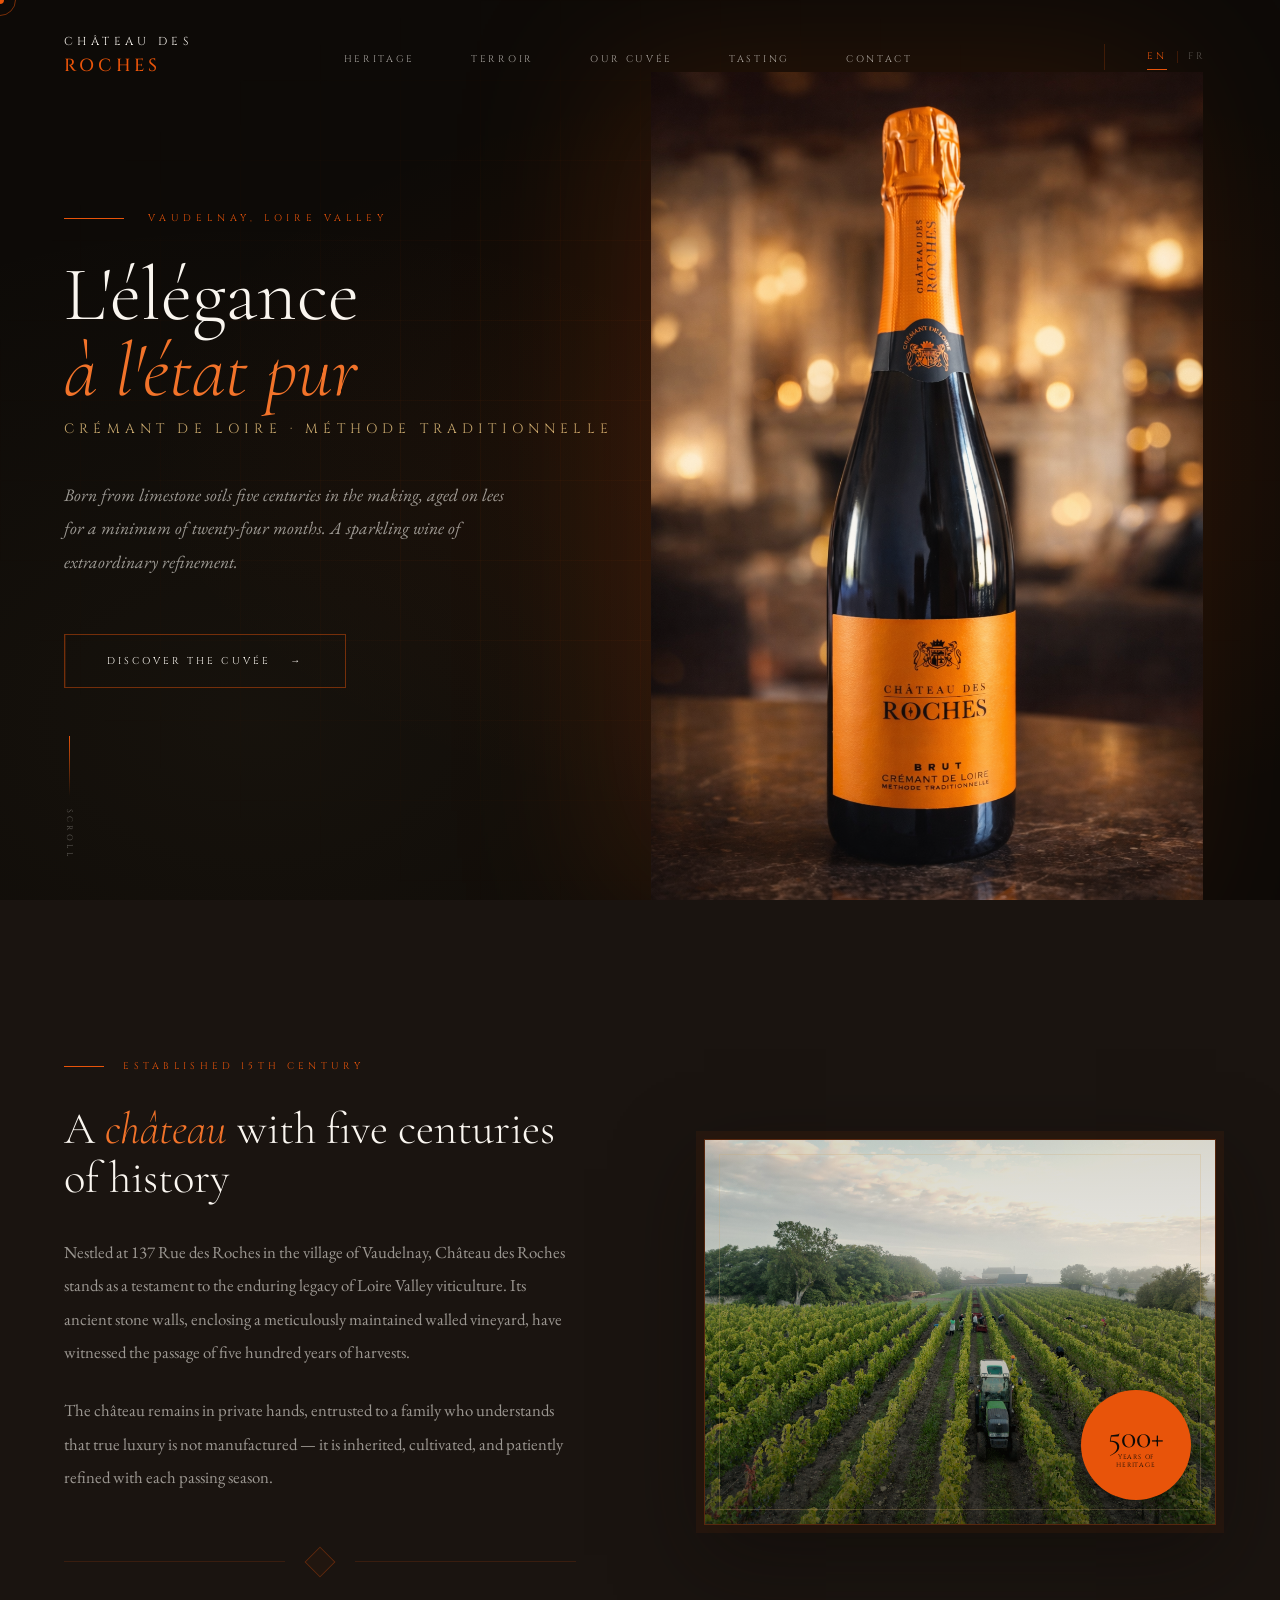
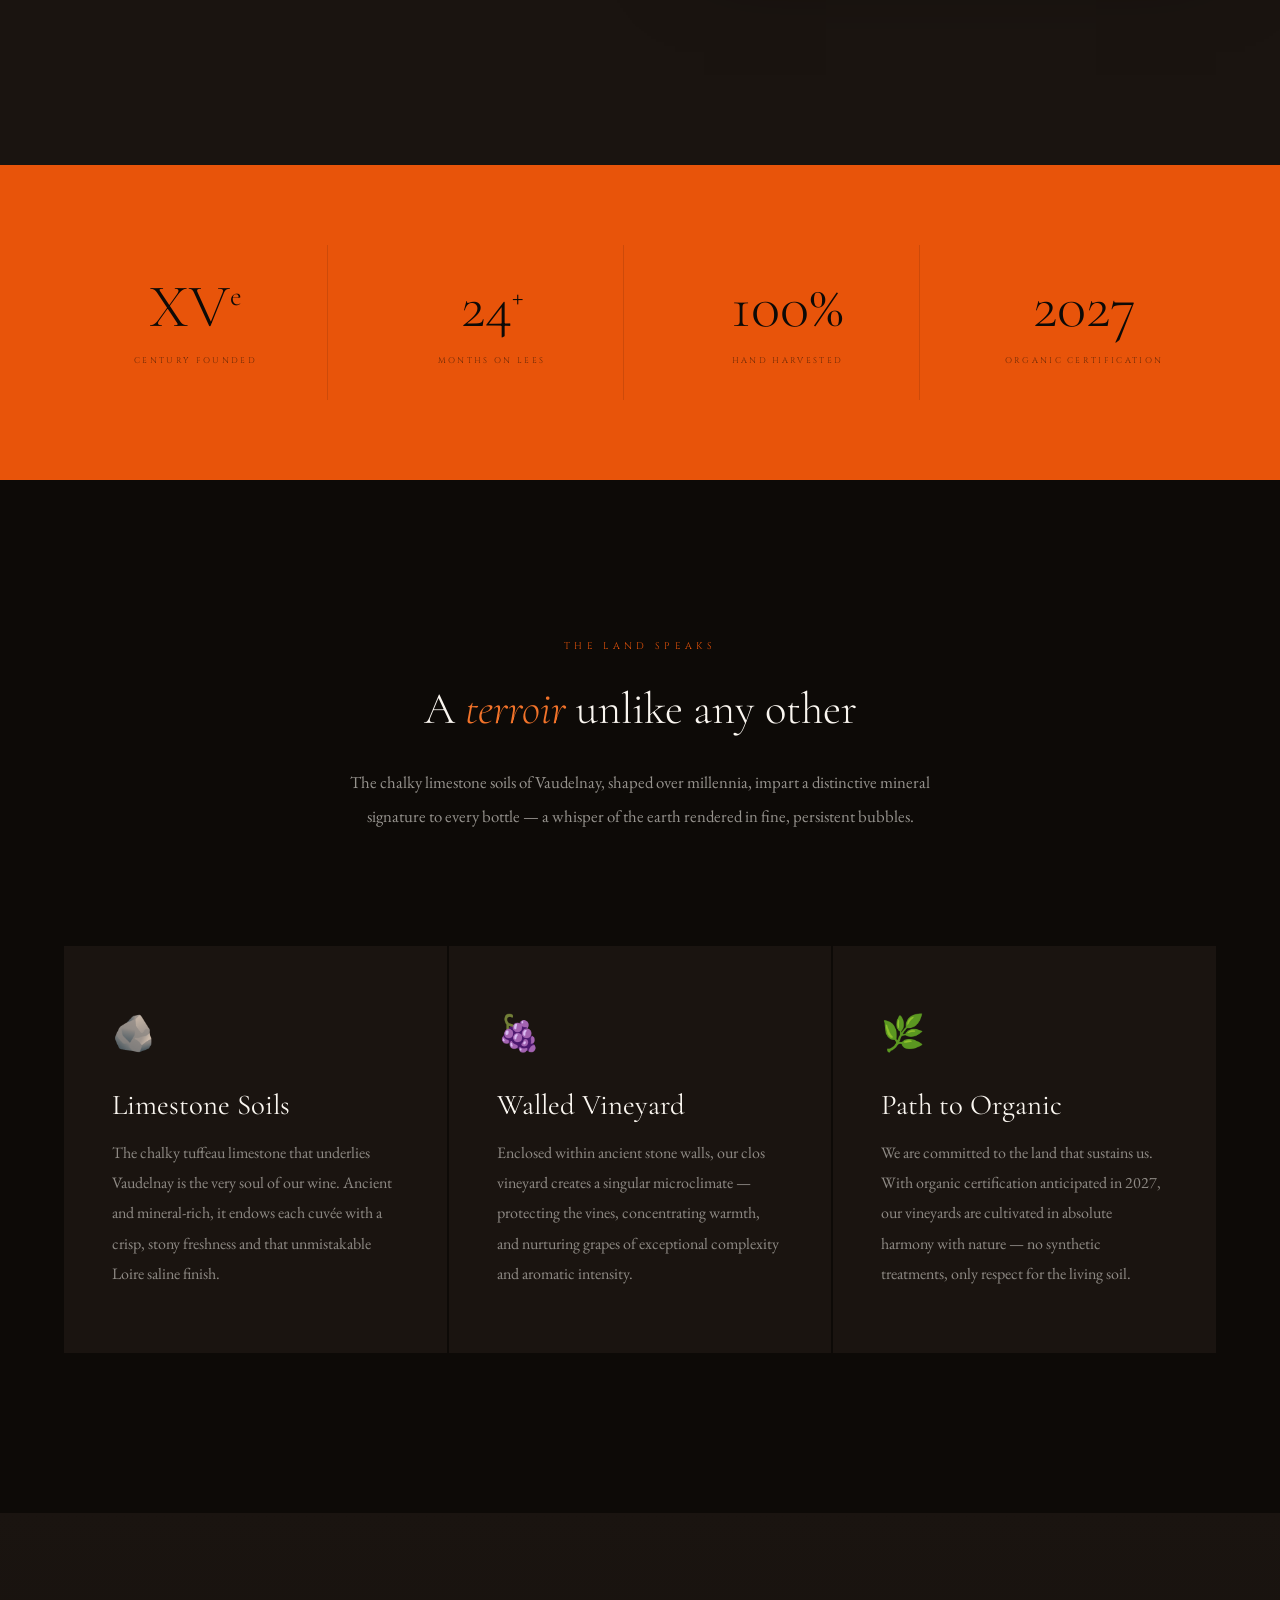
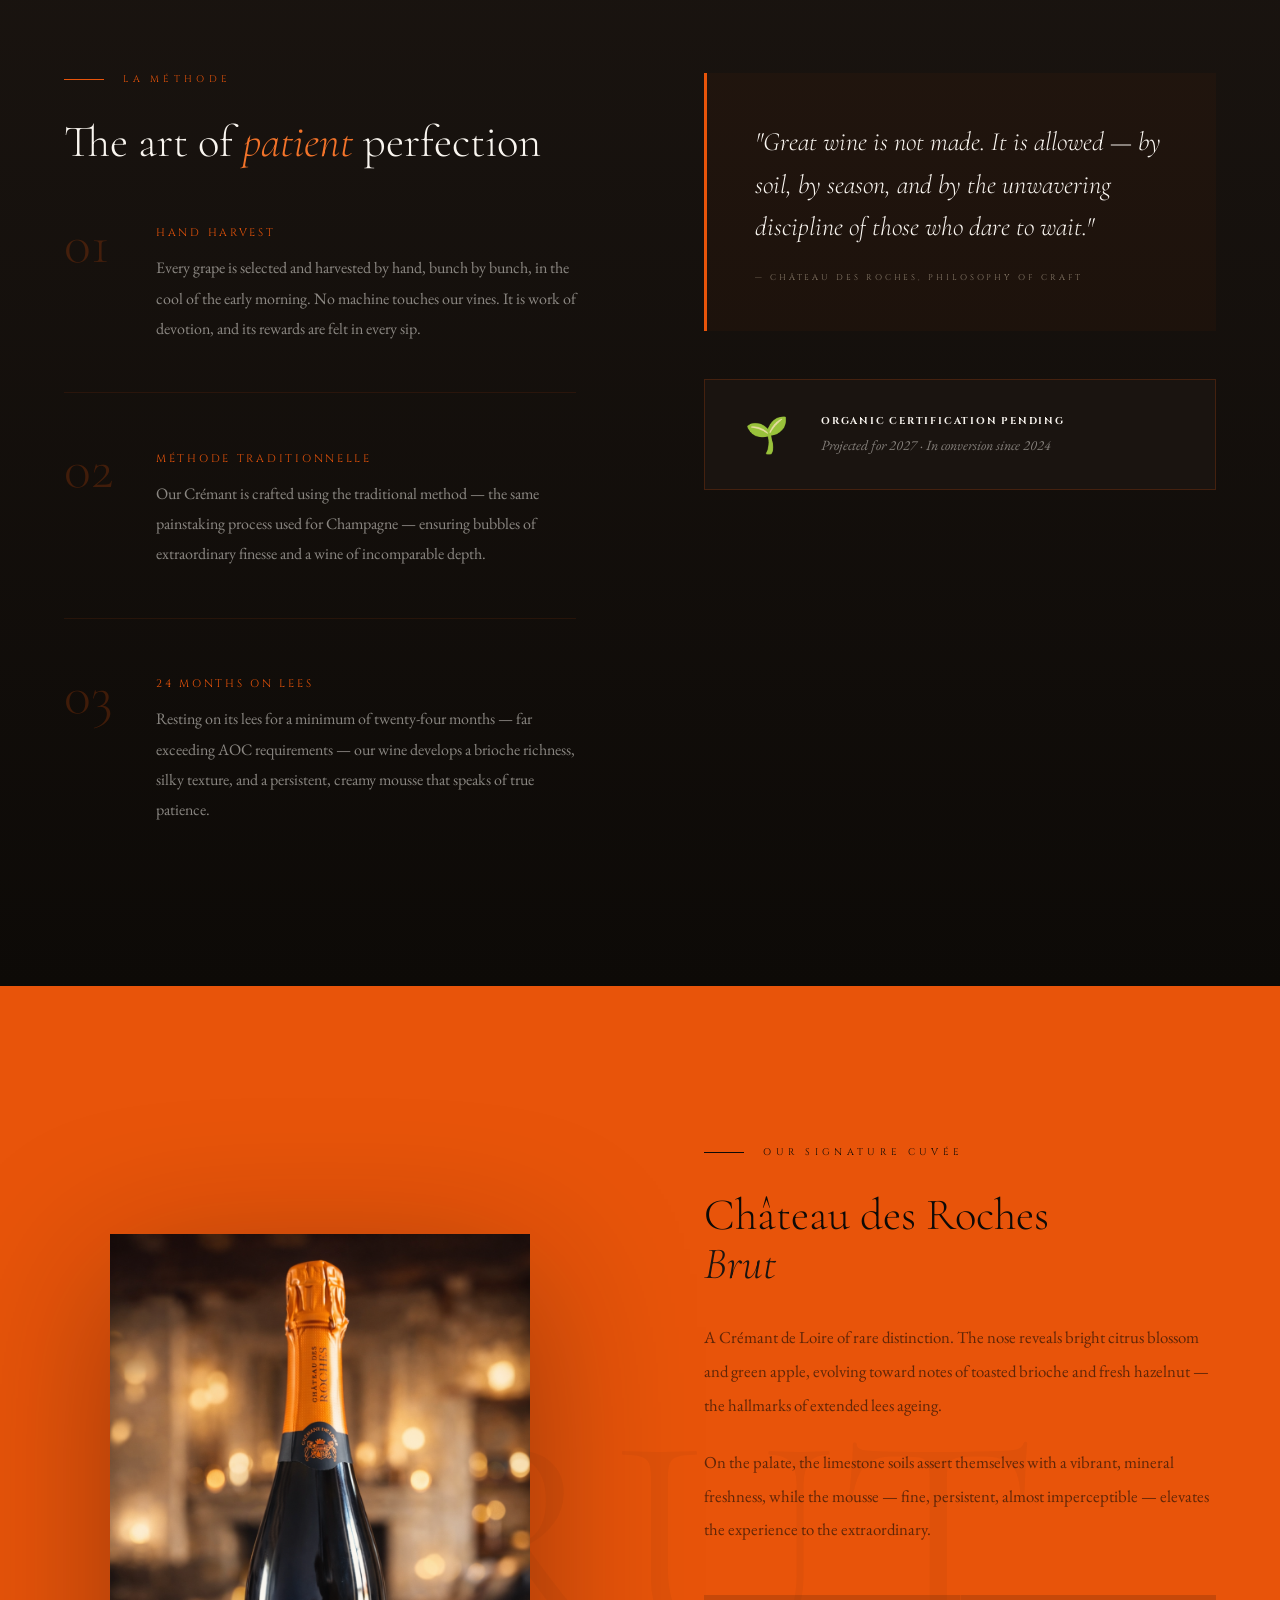
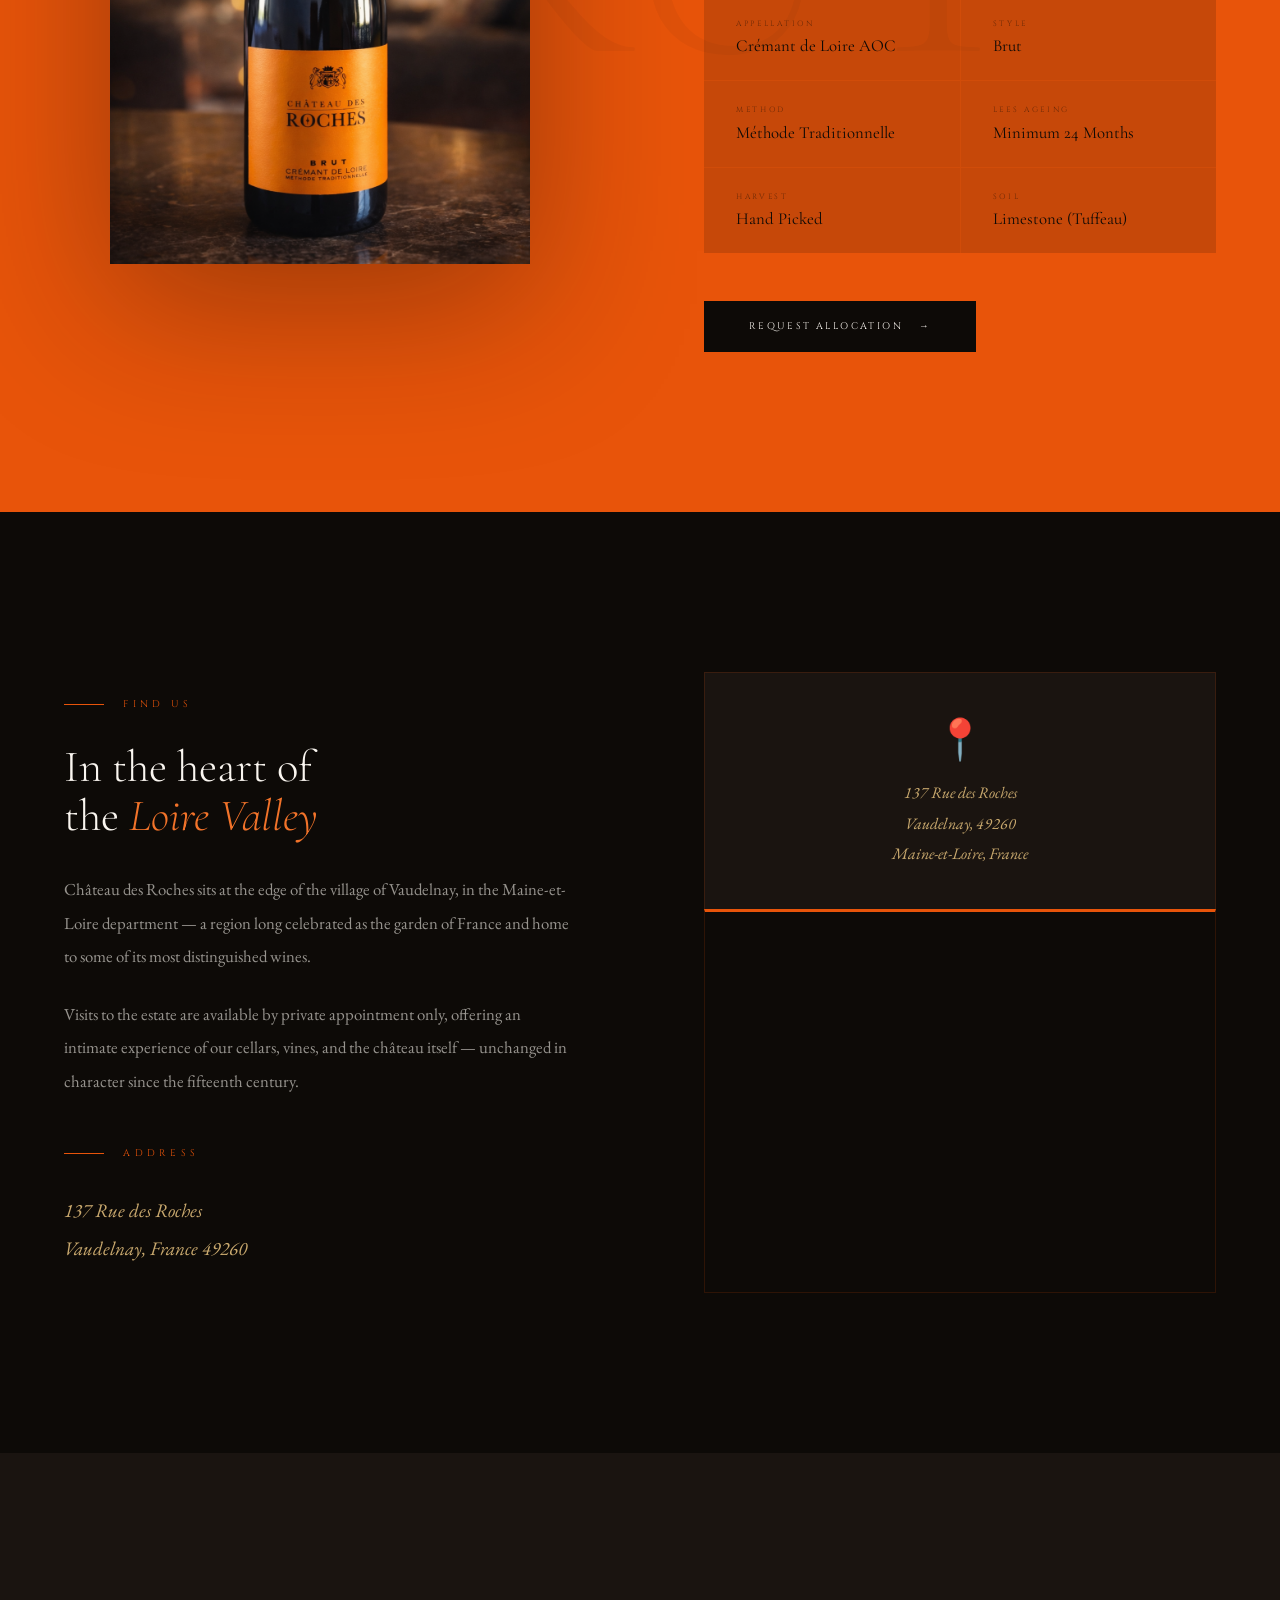
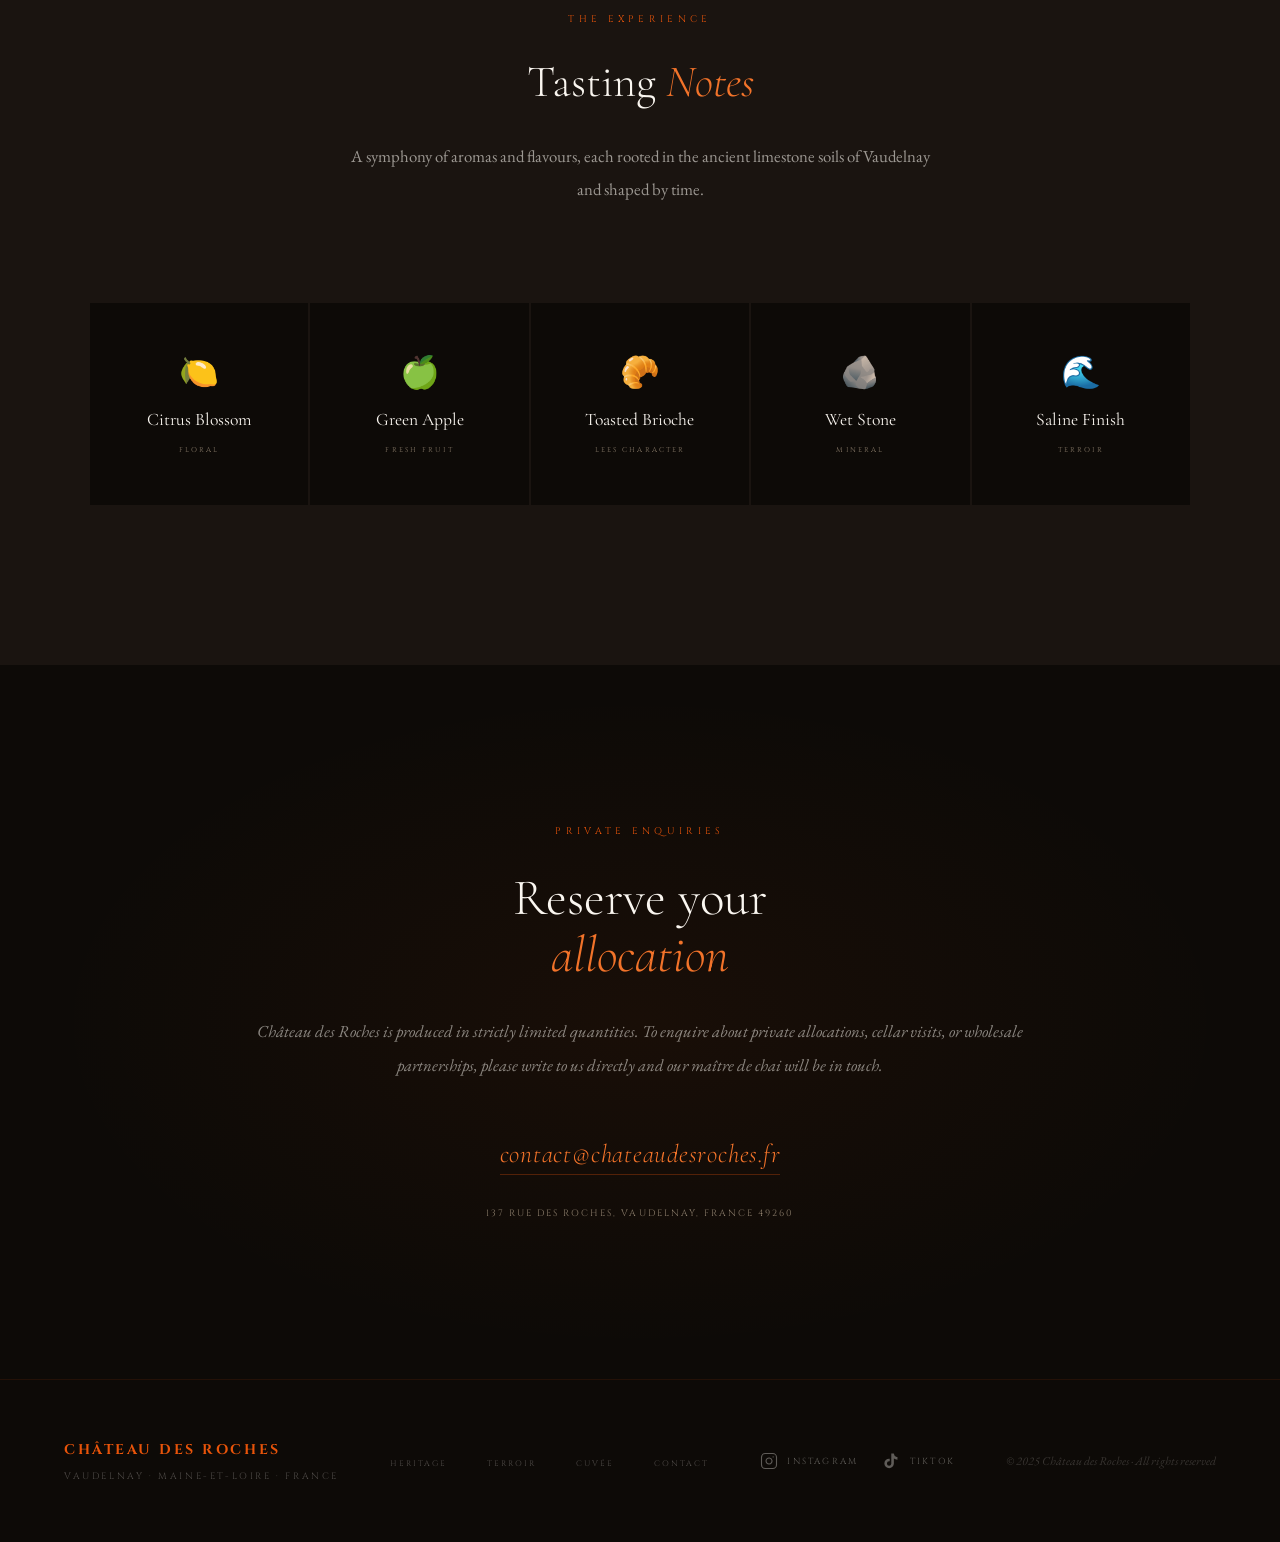
==== commit 1994c0d0: "Add OG/Twitter image tags to root redirect page for social sharing" ====
--- a/index.html
+++ b/index.html
@@ -6,6 +6,18 @@
   <!-- Auto-redirect to /en/ as default. Google will follow hreflang for French users. -->
   <meta http-equiv="refresh" content="0; url=/en/">
   <link rel="canonical" href="https://chateaudesroches.fr/en/">
+  <meta property="og:image" content="https://chateaudesroches.fr/images/Vendanges_Drone.JPG">
+  <meta property="og:image:alt" content="Harvest at Château des Roches — hand-picked vendanges in the walled vineyard, Vaudelnay">
+  <meta property="og:image:width" content="1200">
+  <meta property="og:image:height" content="900">
+  <meta property="og:title" content="Château des Roches — Crémant de Loire Brut">
+  <meta property="og:description" content="A 15th-century walled estate in Vaudelnay producing an exceptional Brut Crémant de Loire. Aged 24 months on limestone lees.">
+  <meta property="og:type" content="website">
+  <meta property="og:url" content="https://chateaudesroches.fr/">
+  <meta name="twitter:card" content="summary_large_image">
+  <meta name="twitter:image" content="https://chateaudesroches.fr/images/Vendanges_Drone.JPG">
+  <meta name="twitter:title" content="Château des Roches — Crémant de Loire Brut">
+  <meta name="twitter:description" content="A 15th-century walled estate in Vaudelnay producing an exceptional Brut Crémant de Loire. Aged 24 months on limestone lees.">
   <link rel="alternate" hreflang="en" href="https://chateaudesroches.fr/en/">
   <link rel="alternate" hreflang="fr" href="https://chateaudesroches.fr/fr/">
   <link rel="alternate" hreflang="x-default" href="https://chateaudesroches.fr/en/">
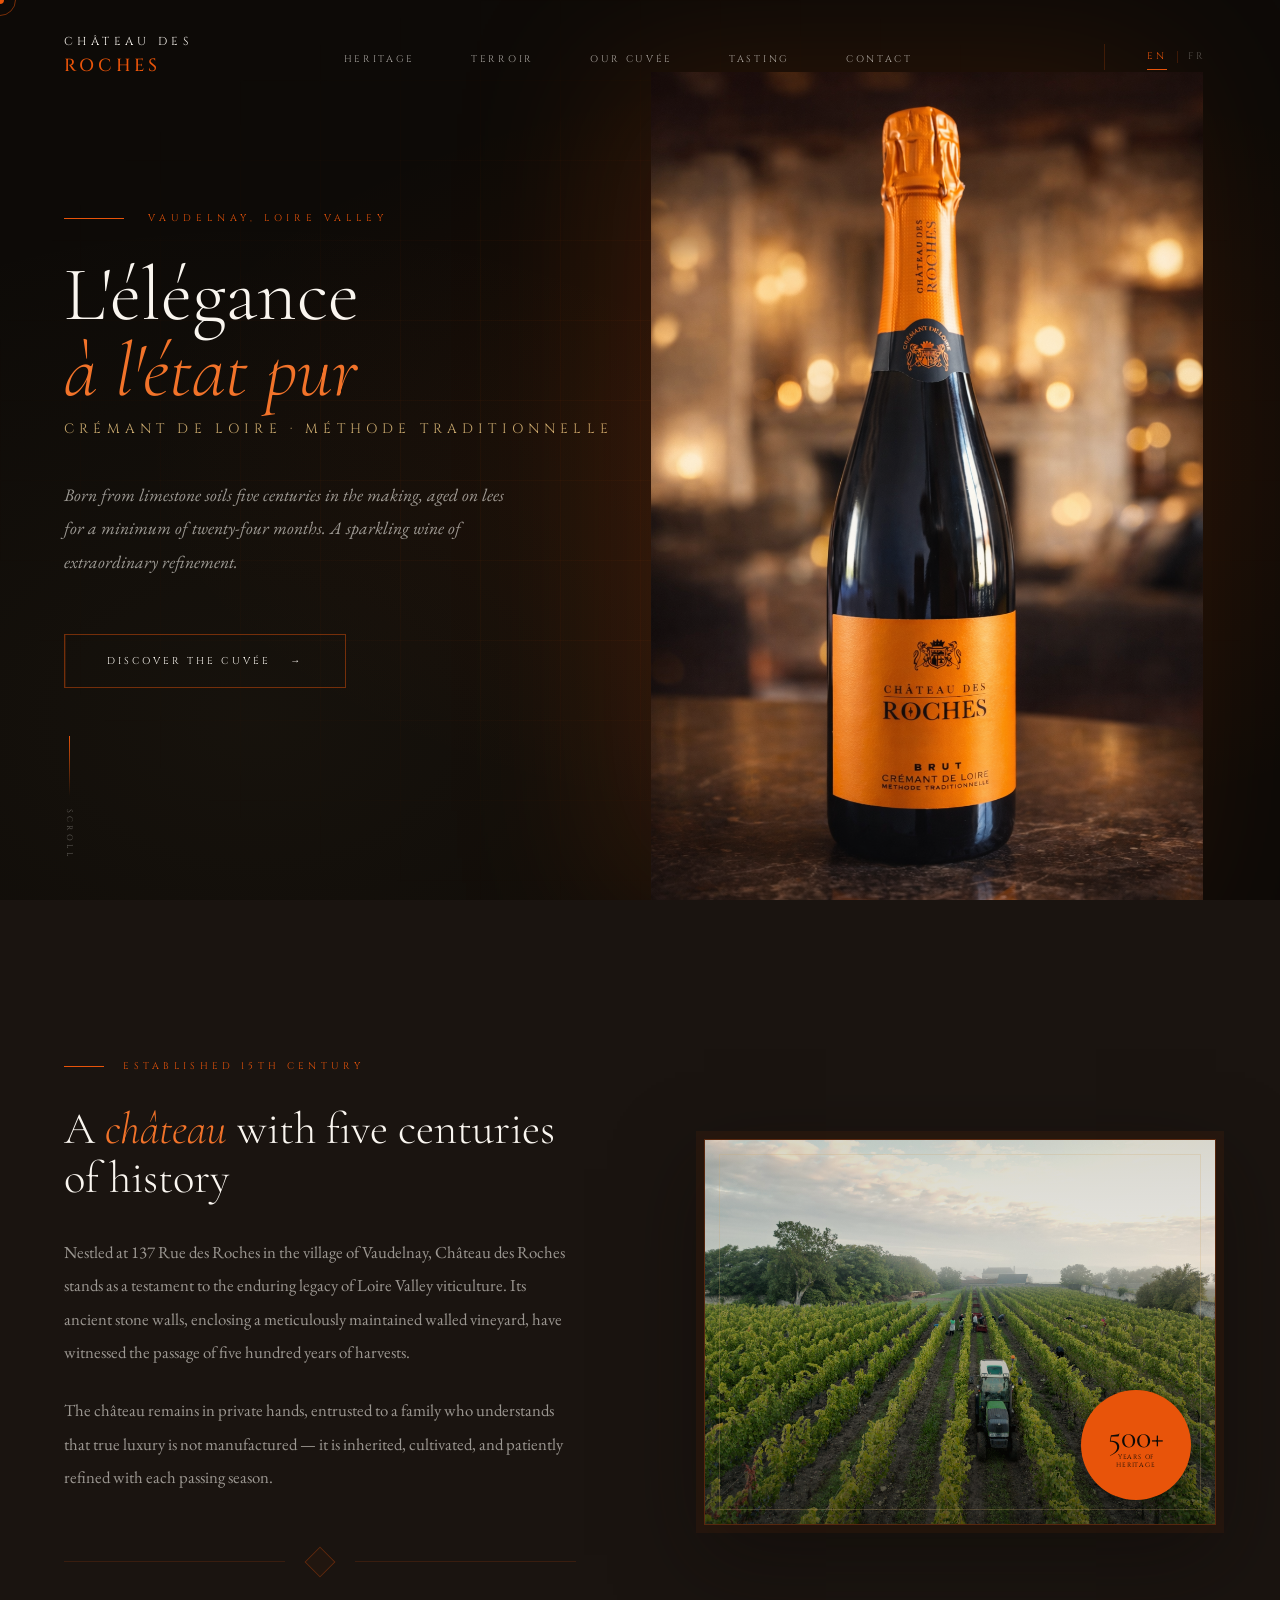
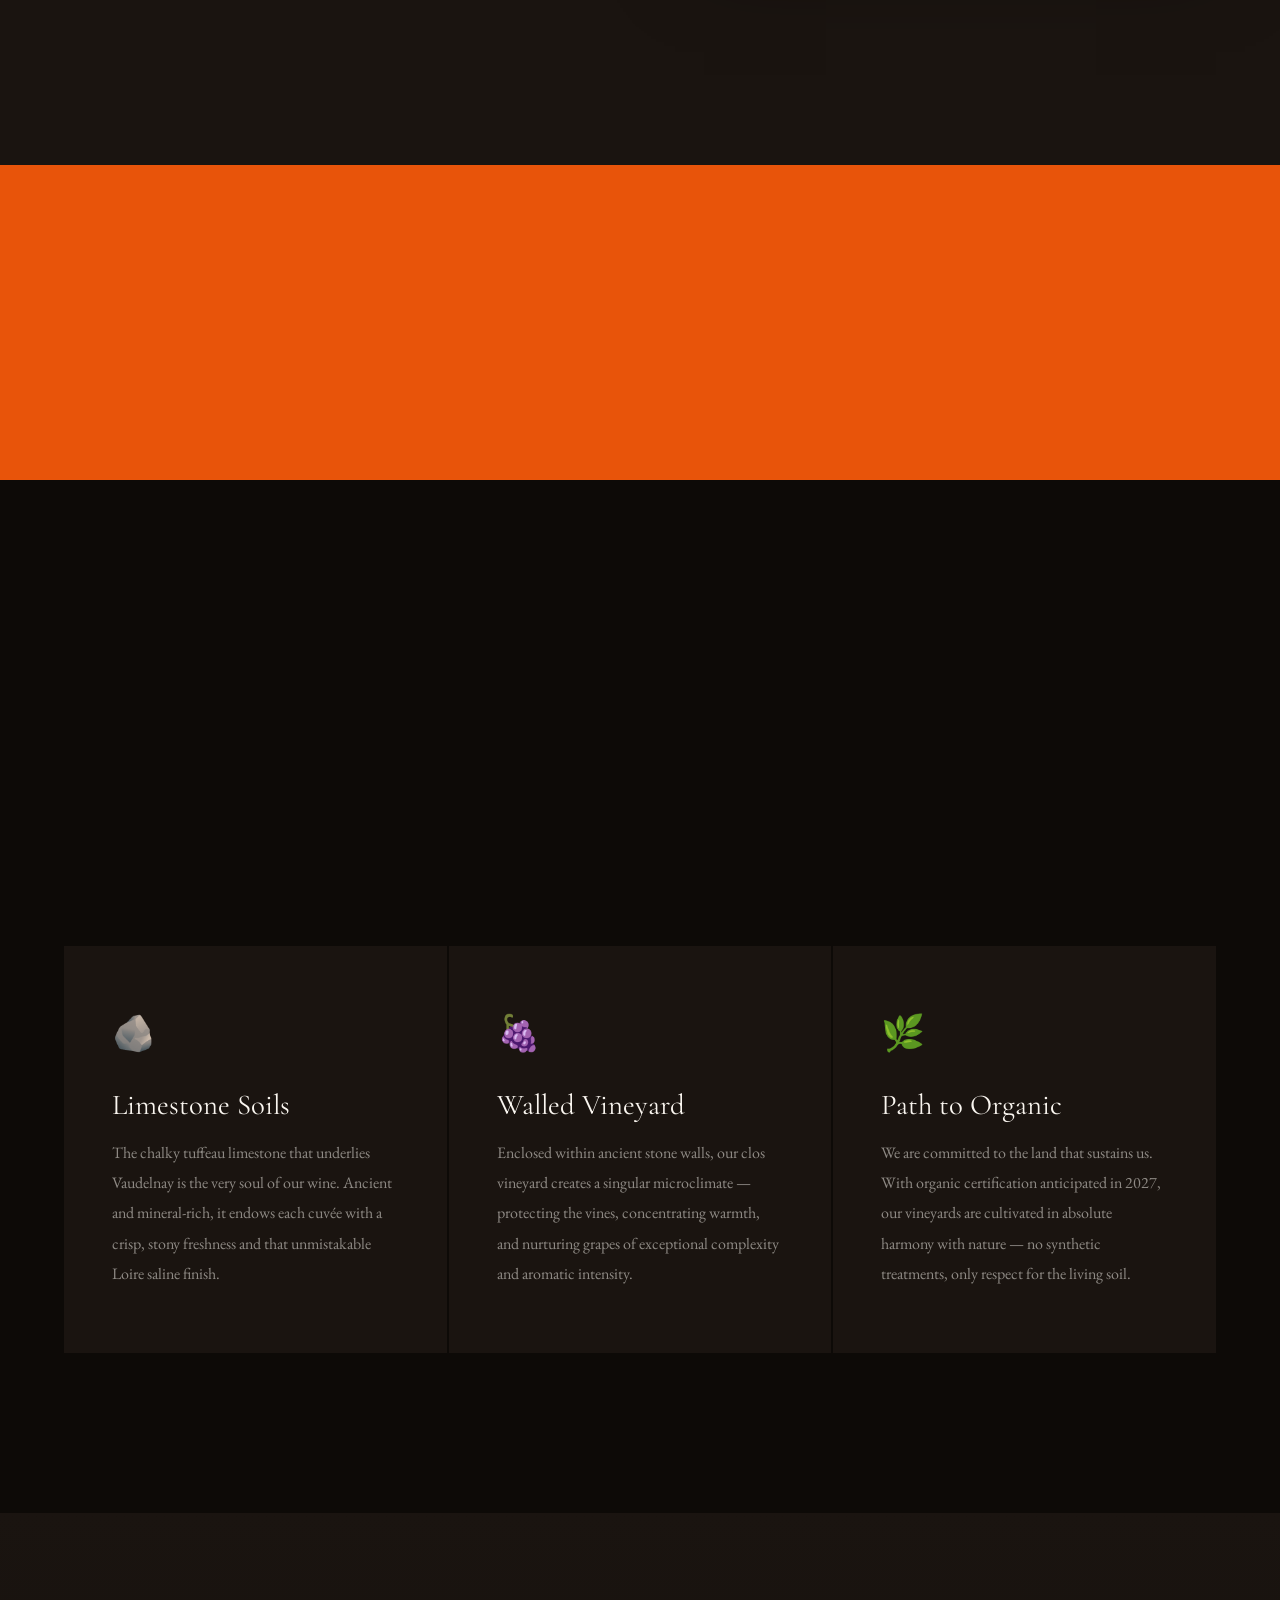
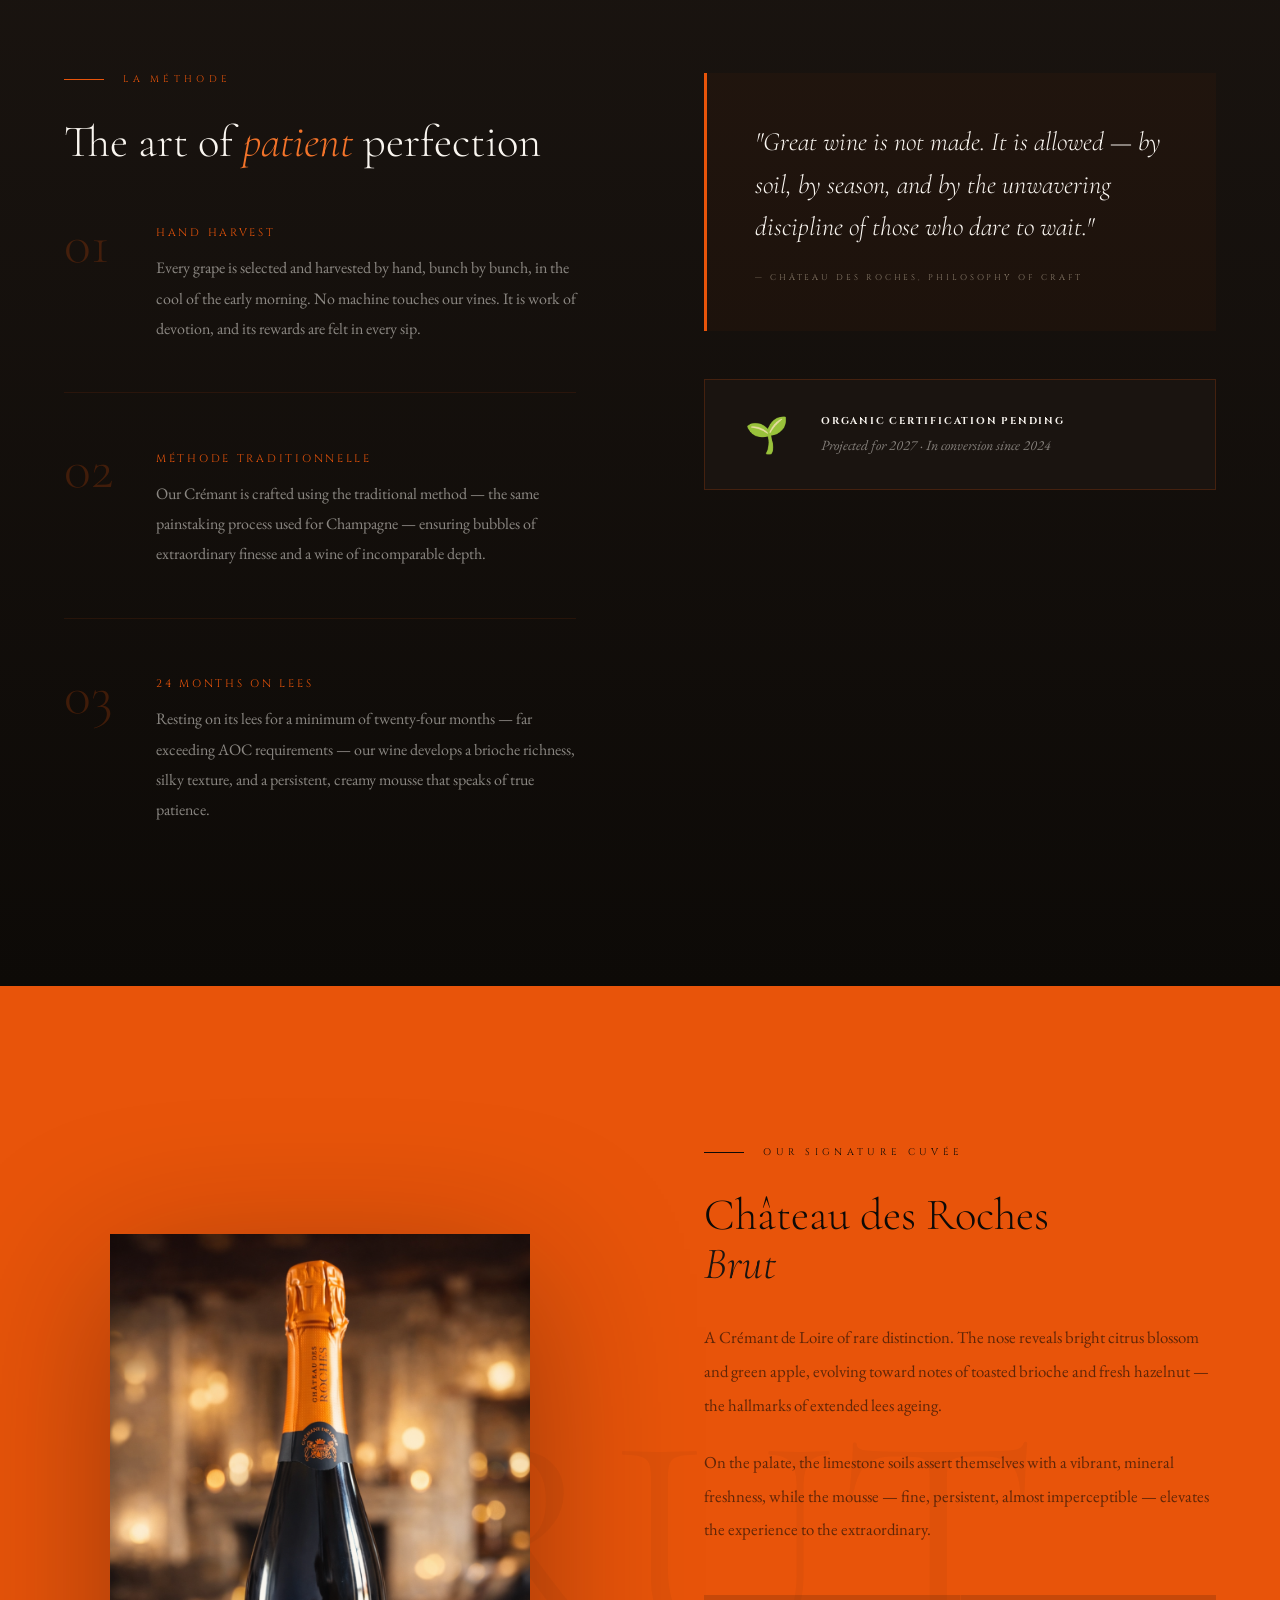
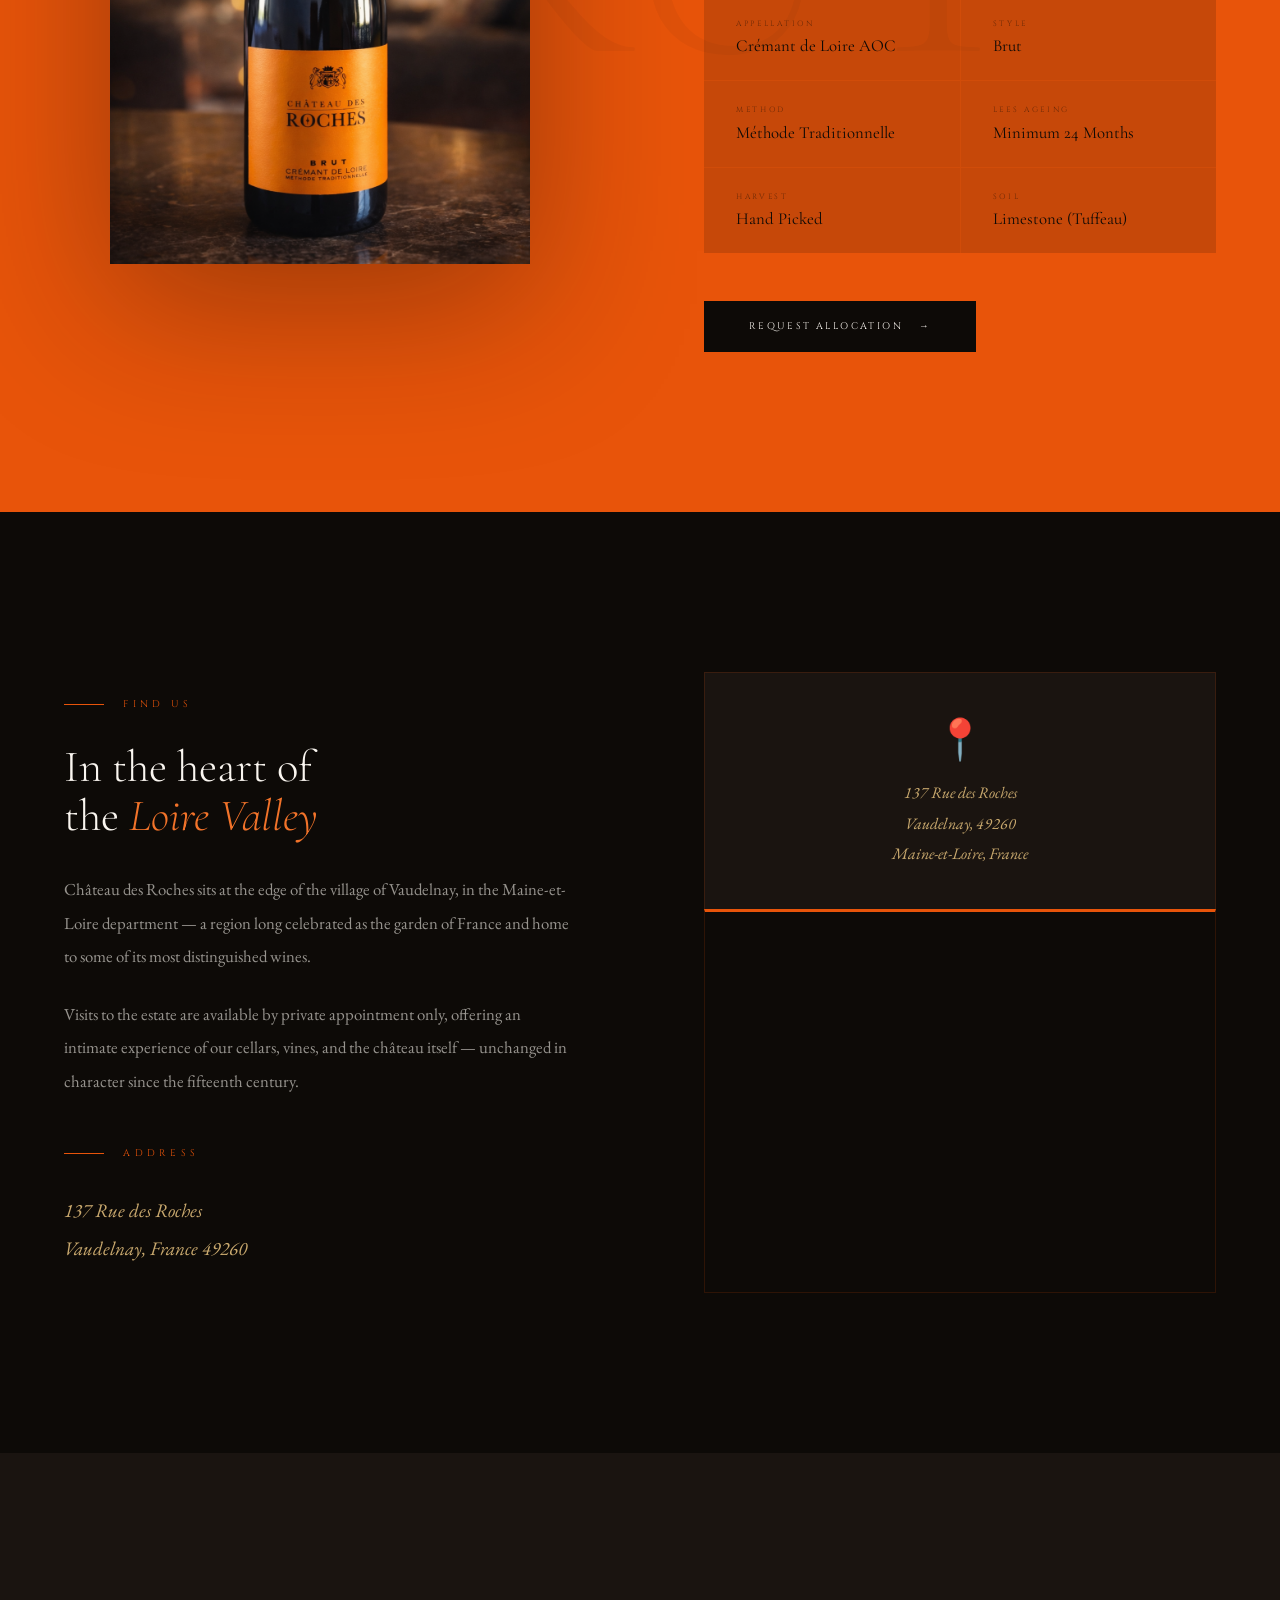
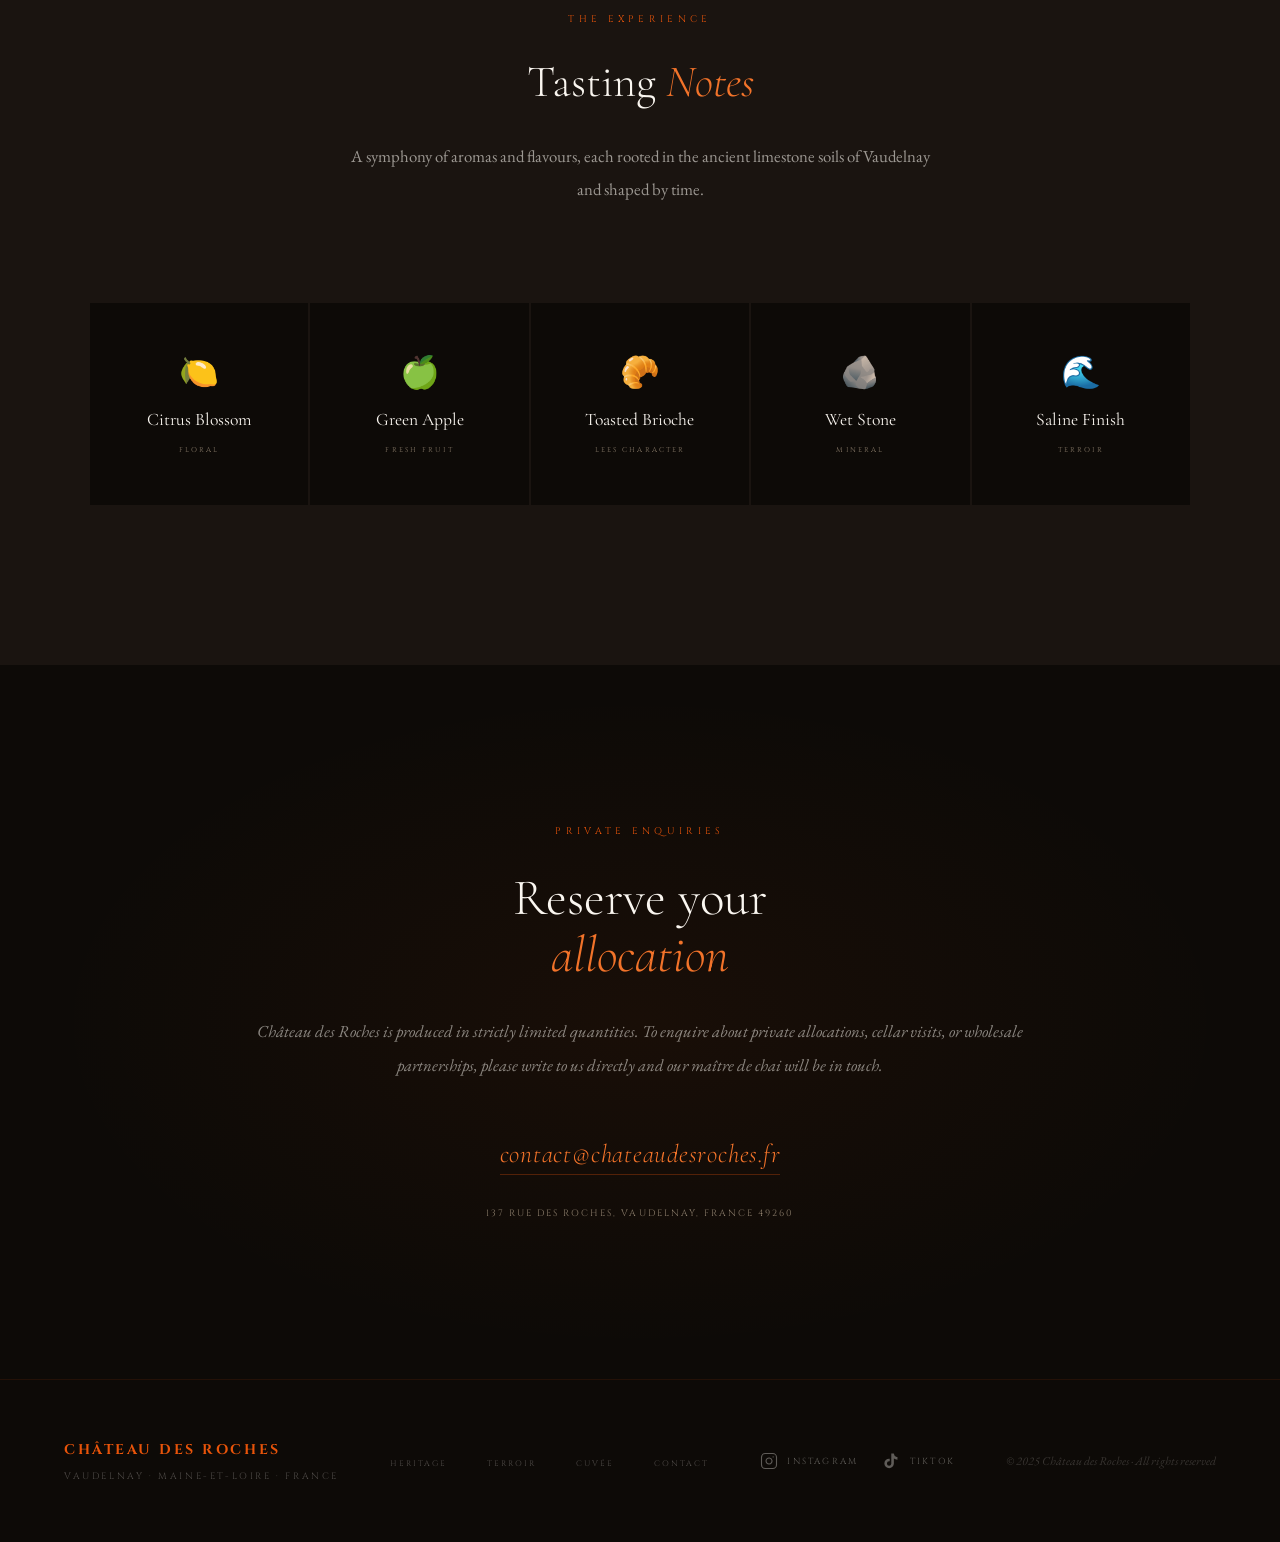
==== commit 9ae3c9f8: "Fix OG: 1200x630 image, site_name, meta description, image type — index.html" ====
--- a/index.html
+++ b/index.html
@@ -6,16 +6,18 @@
   <!-- Auto-redirect to /en/ as default. Google will follow hreflang for French users. -->
   <meta http-equiv="refresh" content="0; url=/en/">
   <link rel="canonical" href="https://chateaudesroches.fr/en/">
-  <meta property="og:image" content="https://chateaudesroches.fr/images/Vendanges_Drone.JPG">
-  <meta property="og:image:alt" content="Harvest at Château des Roches — hand-picked vendanges in the walled vineyard, Vaudelnay">
+  <meta property="og:image" content="https://chateaudesroches.fr/images/og_social.jpg">
+  <meta property="og:image:alt" content="Harvest at Château des Roches — walled vineyard at Vaudelnay, Loire Valley">
+  <meta property="og:image:type" content="image/jpeg">
   <meta property="og:image:width" content="1200">
-  <meta property="og:image:height" content="900">
+  <meta property="og:image:height" content="630">
   <meta property="og:title" content="Château des Roches — Crémant de Loire Brut">
   <meta property="og:description" content="A 15th-century walled estate in Vaudelnay producing an exceptional Brut Crémant de Loire. Aged 24 months on limestone lees.">
+  <meta property="og:site_name" content="Château des Roches">
   <meta property="og:type" content="website">
   <meta property="og:url" content="https://chateaudesroches.fr/">
   <meta name="twitter:card" content="summary_large_image">
-  <meta name="twitter:image" content="https://chateaudesroches.fr/images/Vendanges_Drone.JPG">
+  <meta name="twitter:image" content="https://chateaudesroches.fr/images/og_social.jpg">
   <meta name="twitter:title" content="Château des Roches — Crémant de Loire Brut">
   <meta name="twitter:description" content="A 15th-century walled estate in Vaudelnay producing an exceptional Brut Crémant de Loire. Aged 24 months on limestone lees.">
   <link rel="alternate" hreflang="en" href="https://chateaudesroches.fr/en/">
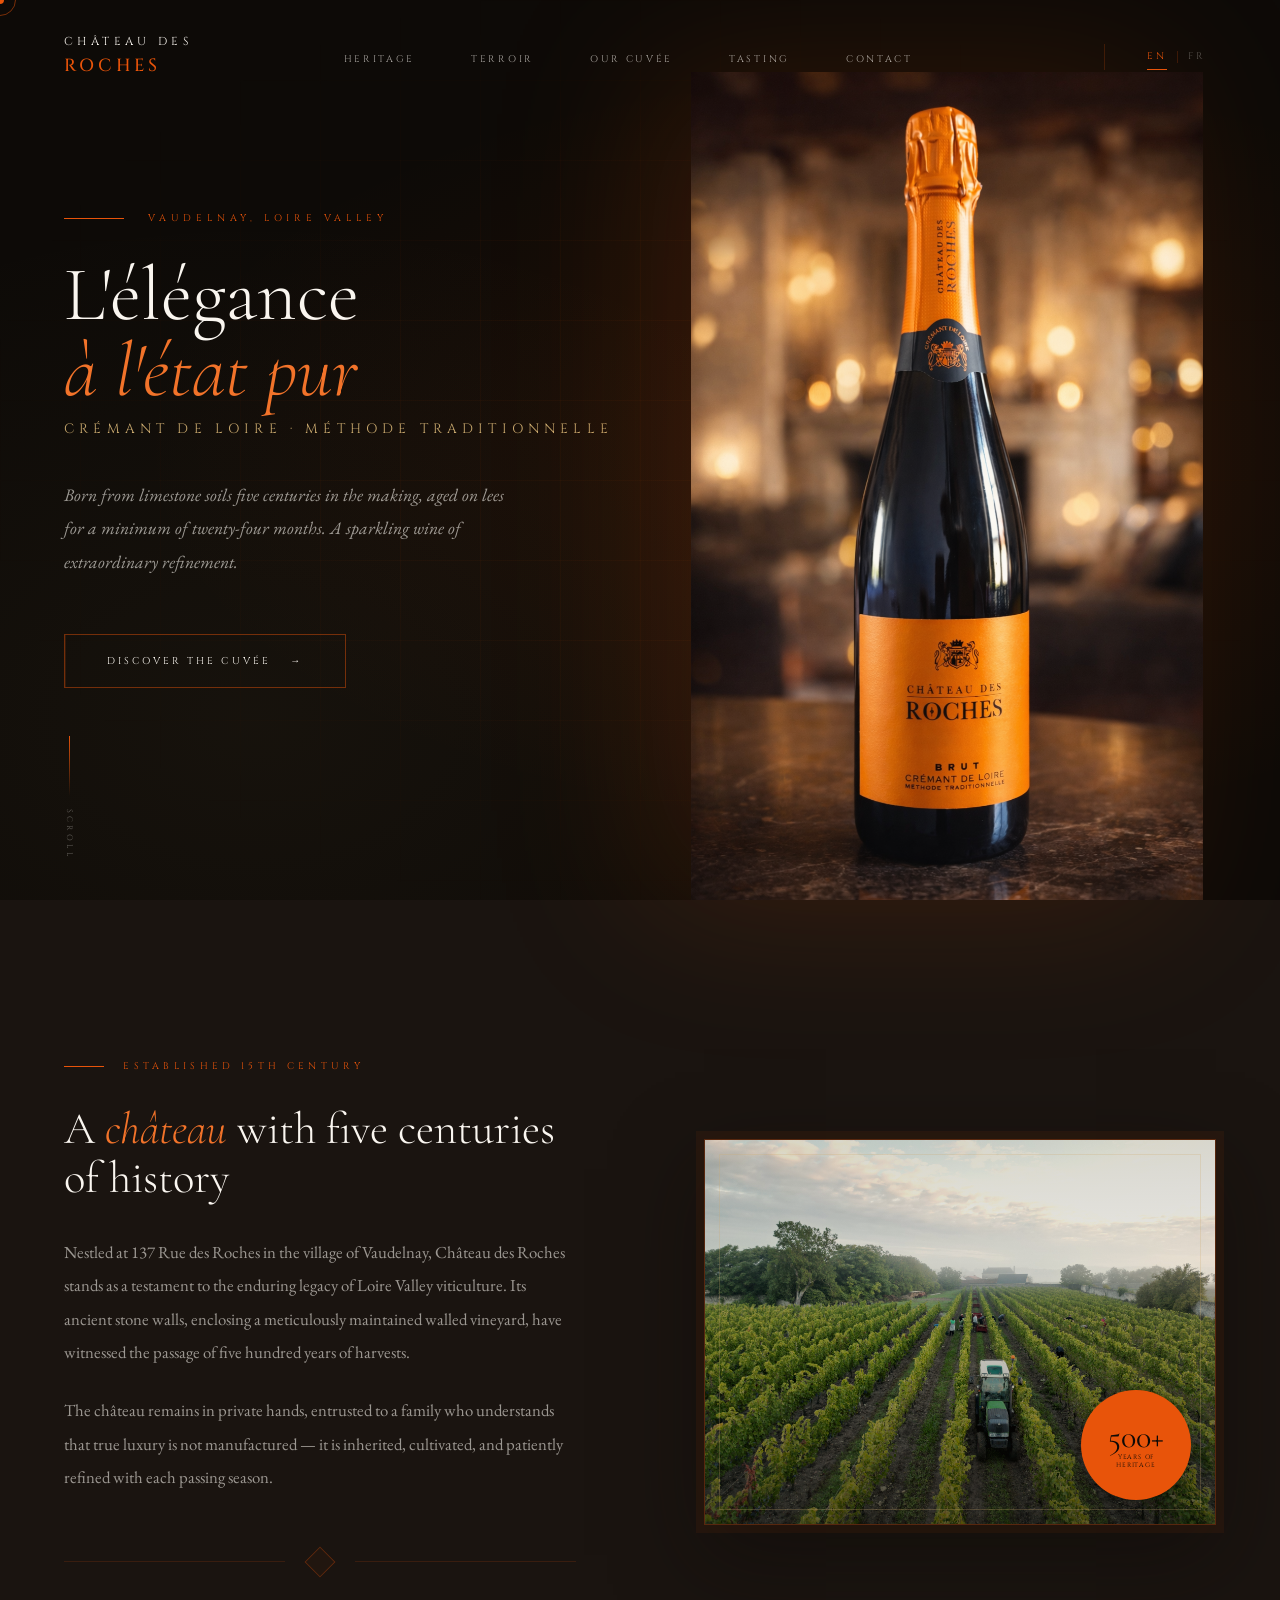
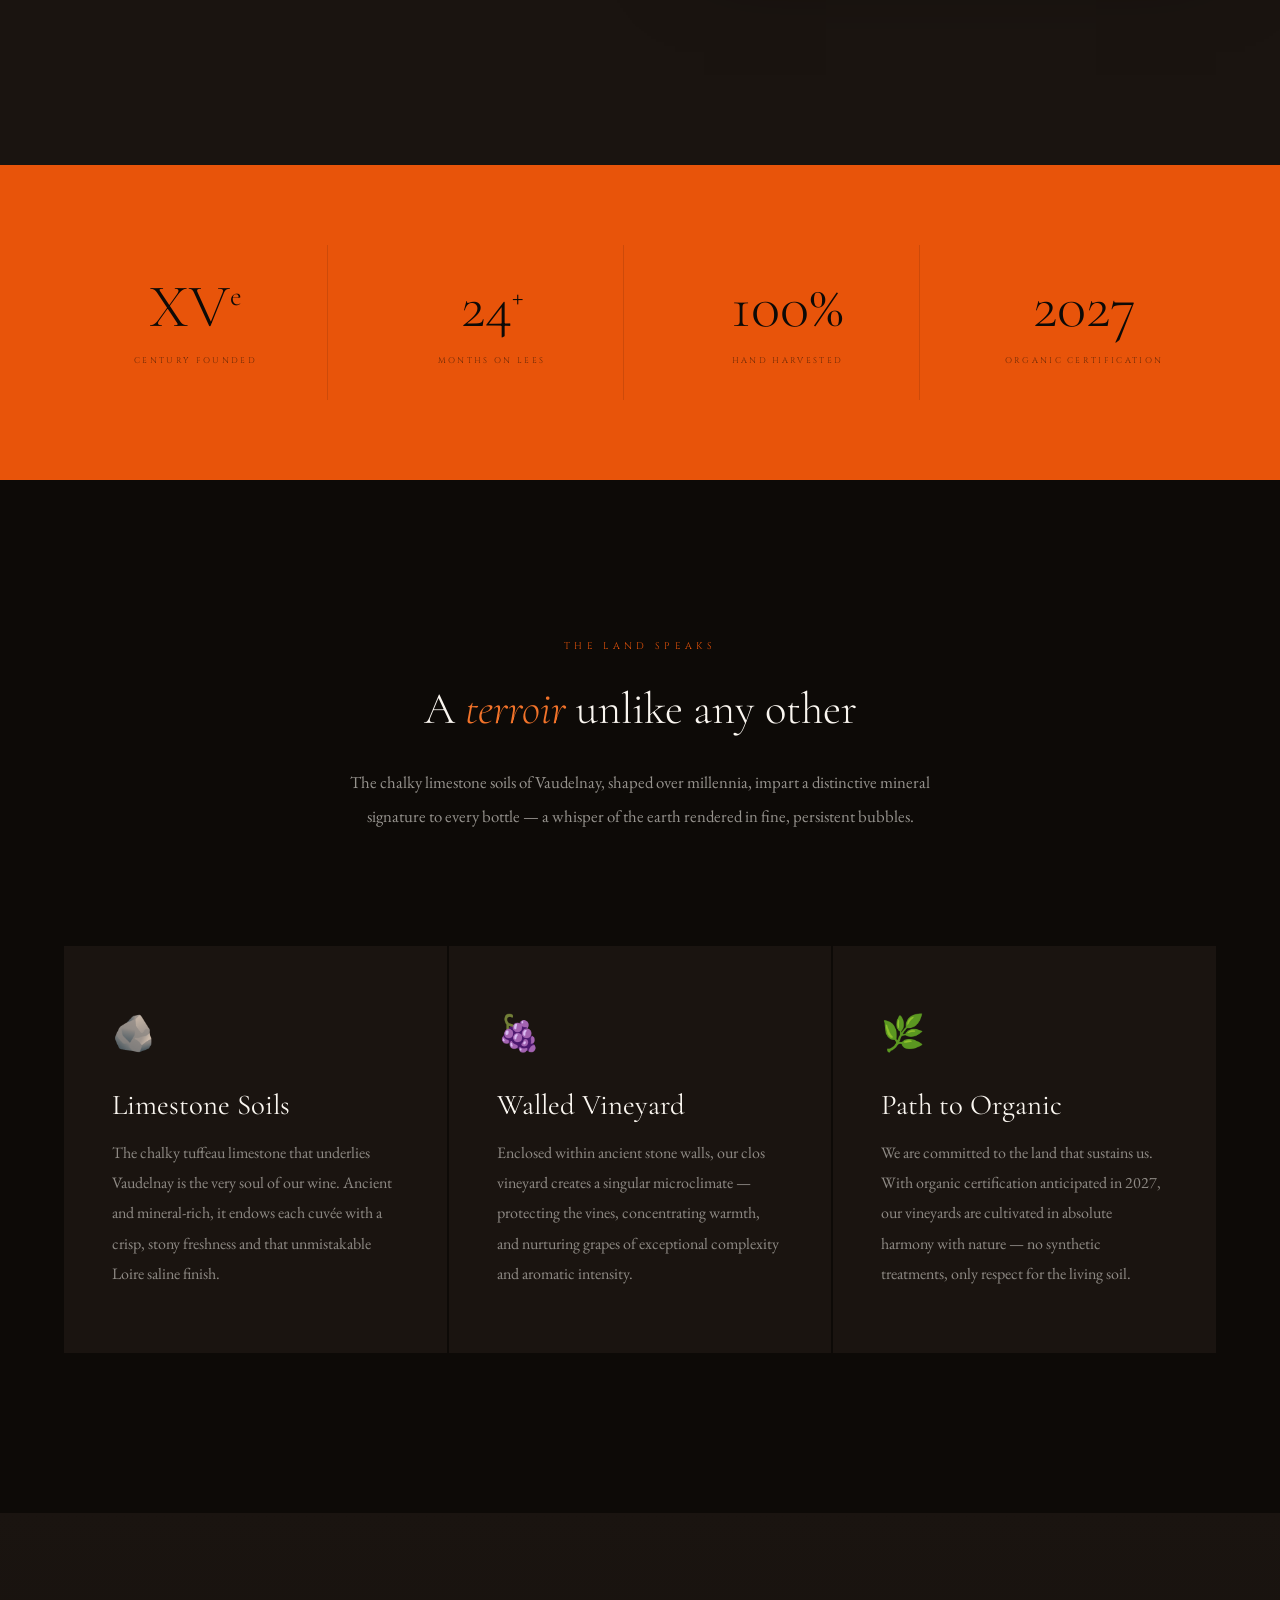
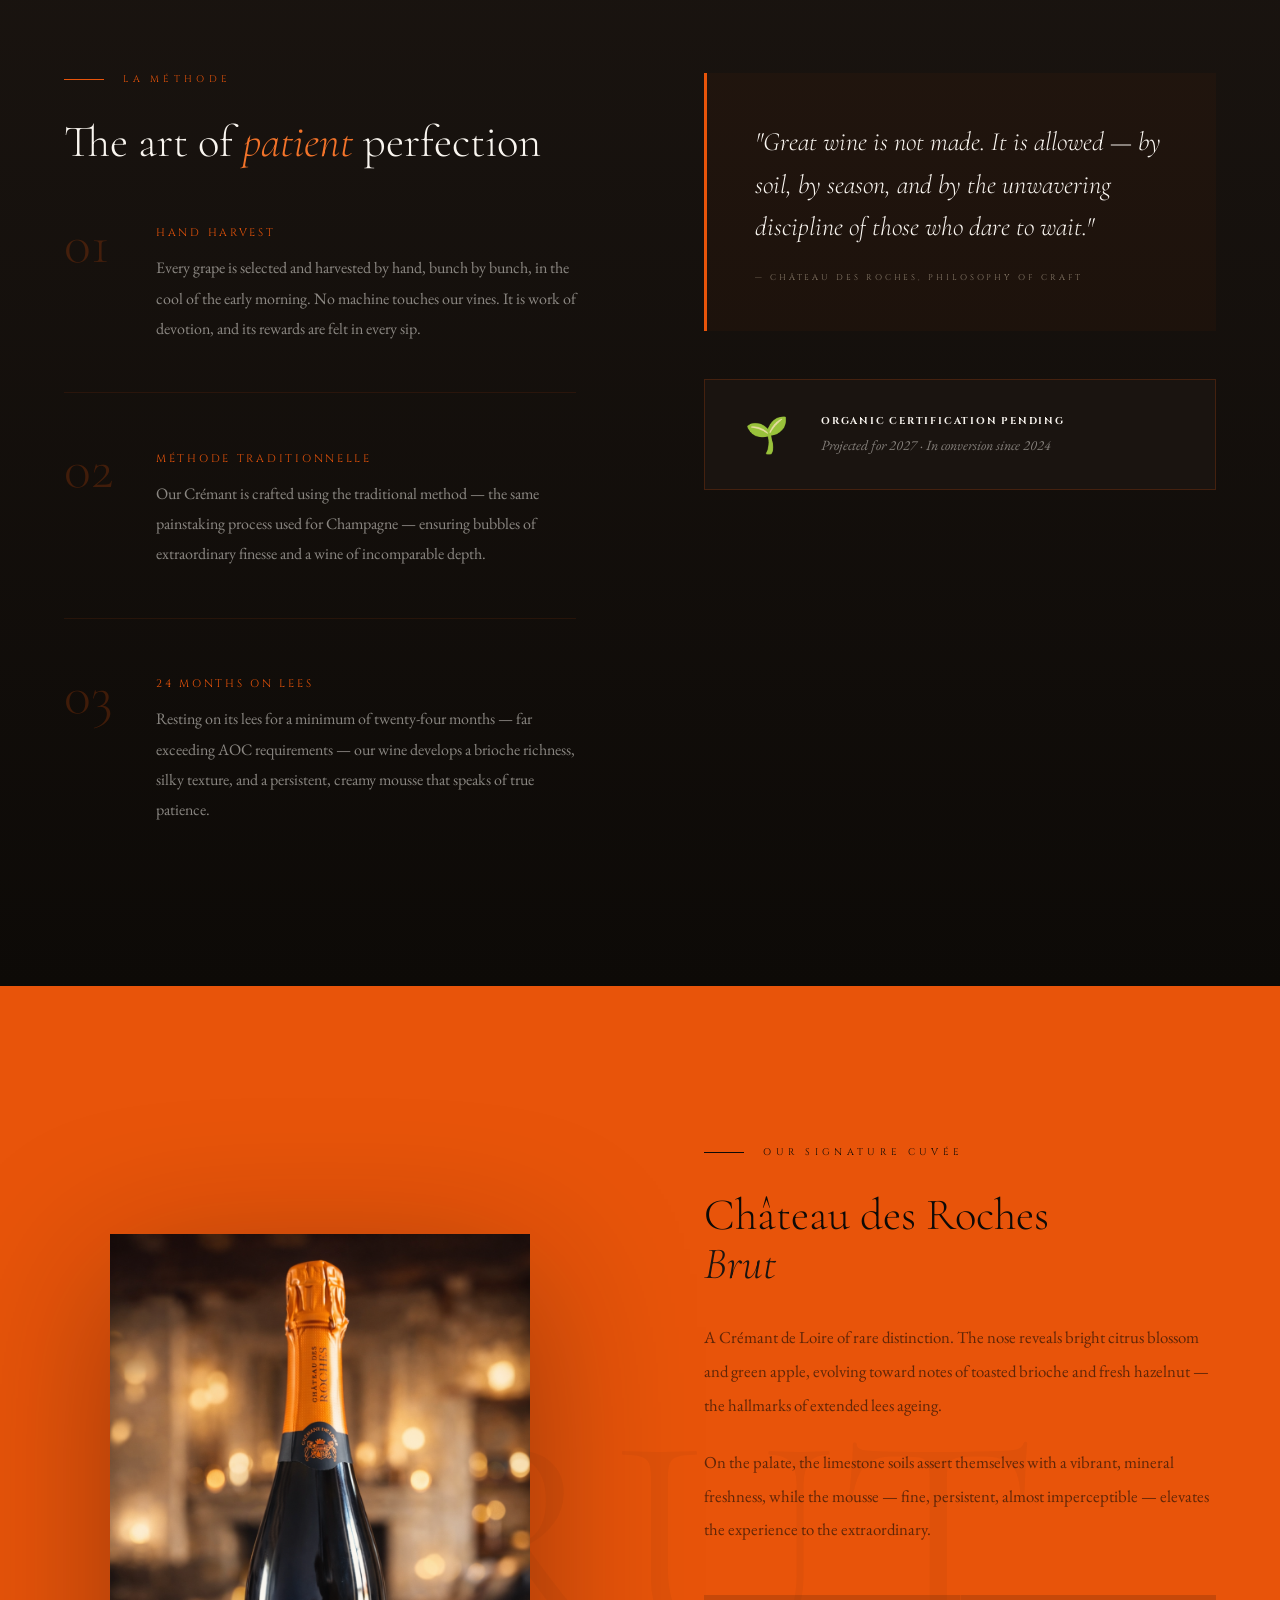
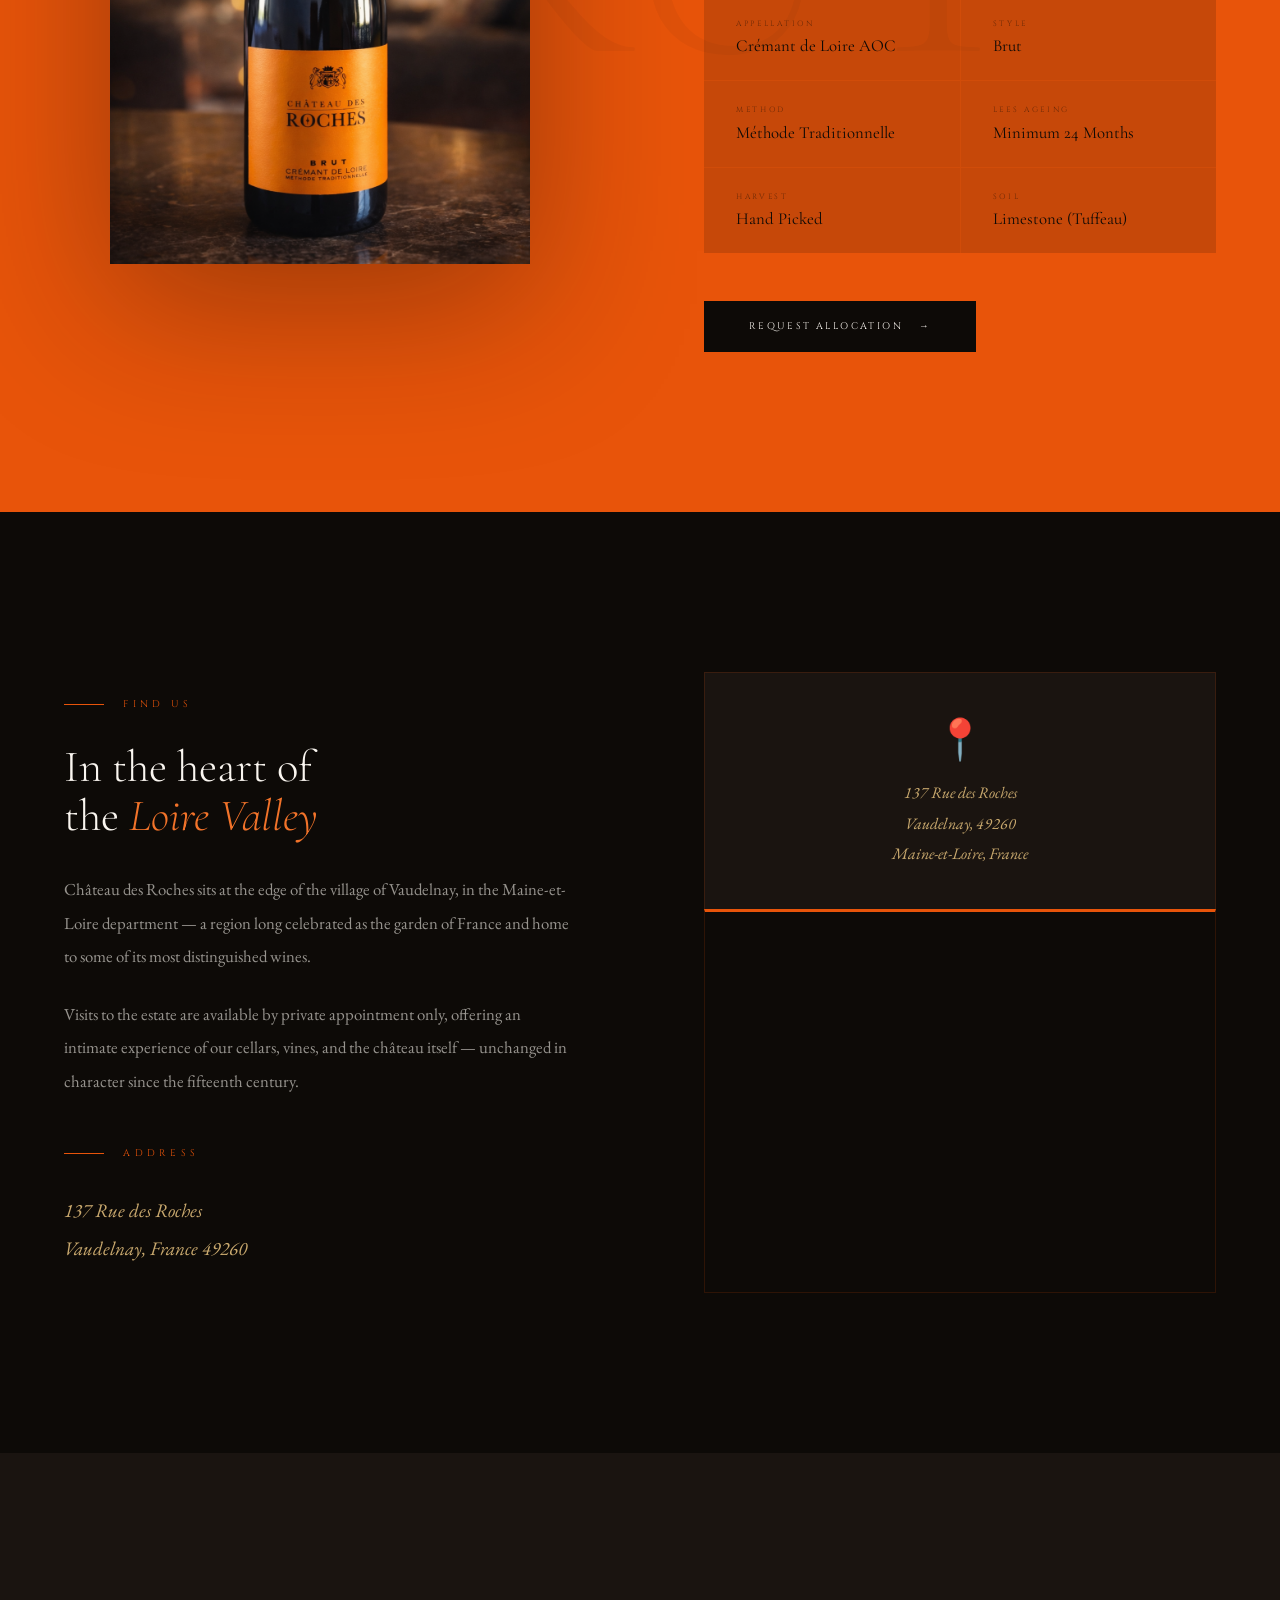
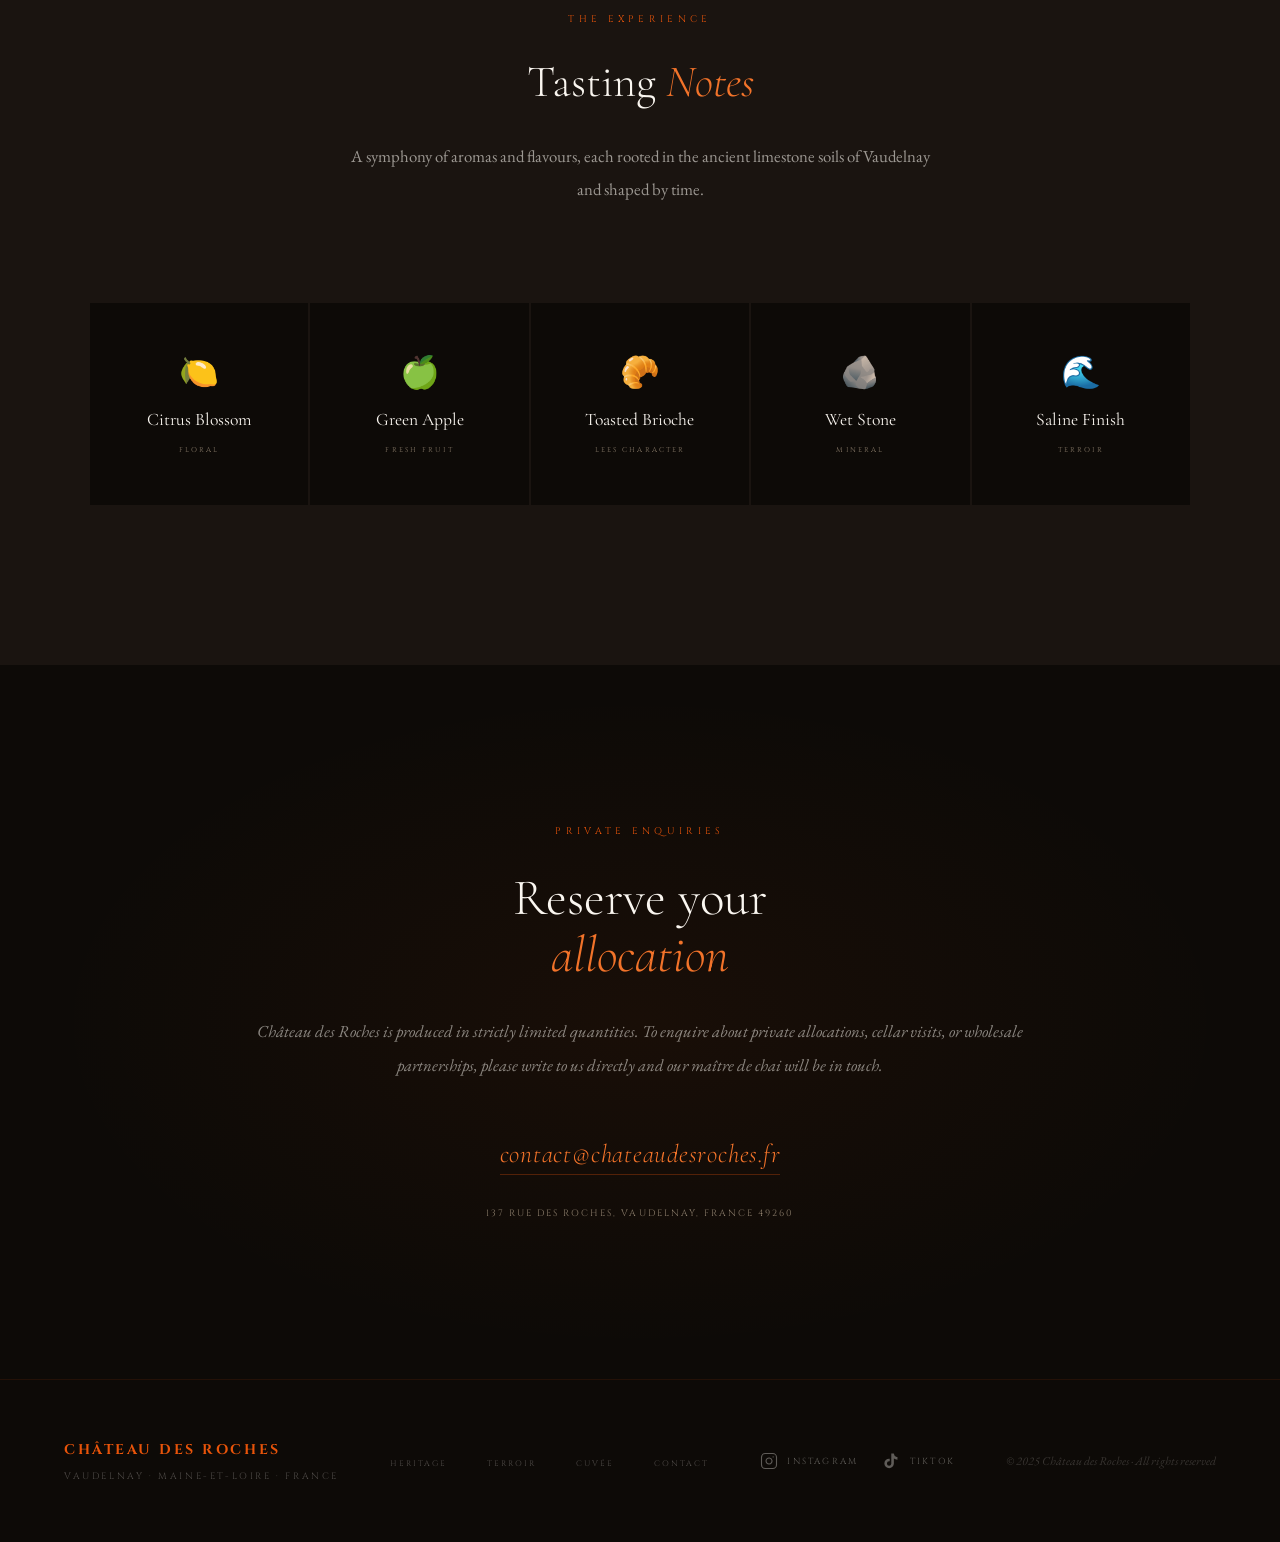
==== commit 410af874: "Add Google Analytics G-HRVBJQRHKJ" ====
--- a/index.html
+++ b/index.html
@@ -33,6 +33,17 @@
       window.location.replace('/en/');
     }
   </script>
+  <!-- ═══ GOOGLE ANALYTICS ════════════════════════════════════ -->
+  <script async src="https://www.googletagmanager.com/gtag/js?id=G-HRVBJQRHKJ"></script>
+  <script>
+    window.dataLayer = window.dataLayer || [];
+    function gtag(){dataLayer.push(arguments);}
+    gtag('js', new Date());
+    gtag('config', 'G-HRVBJQRHKJ', {
+      'anonymize_ip': true,
+      'cookie_flags': 'SameSite=None;Secure'
+    });
+  </script>
 </head>
 <body>
   <p>Redirecting… / Redirection en cours…</p>
